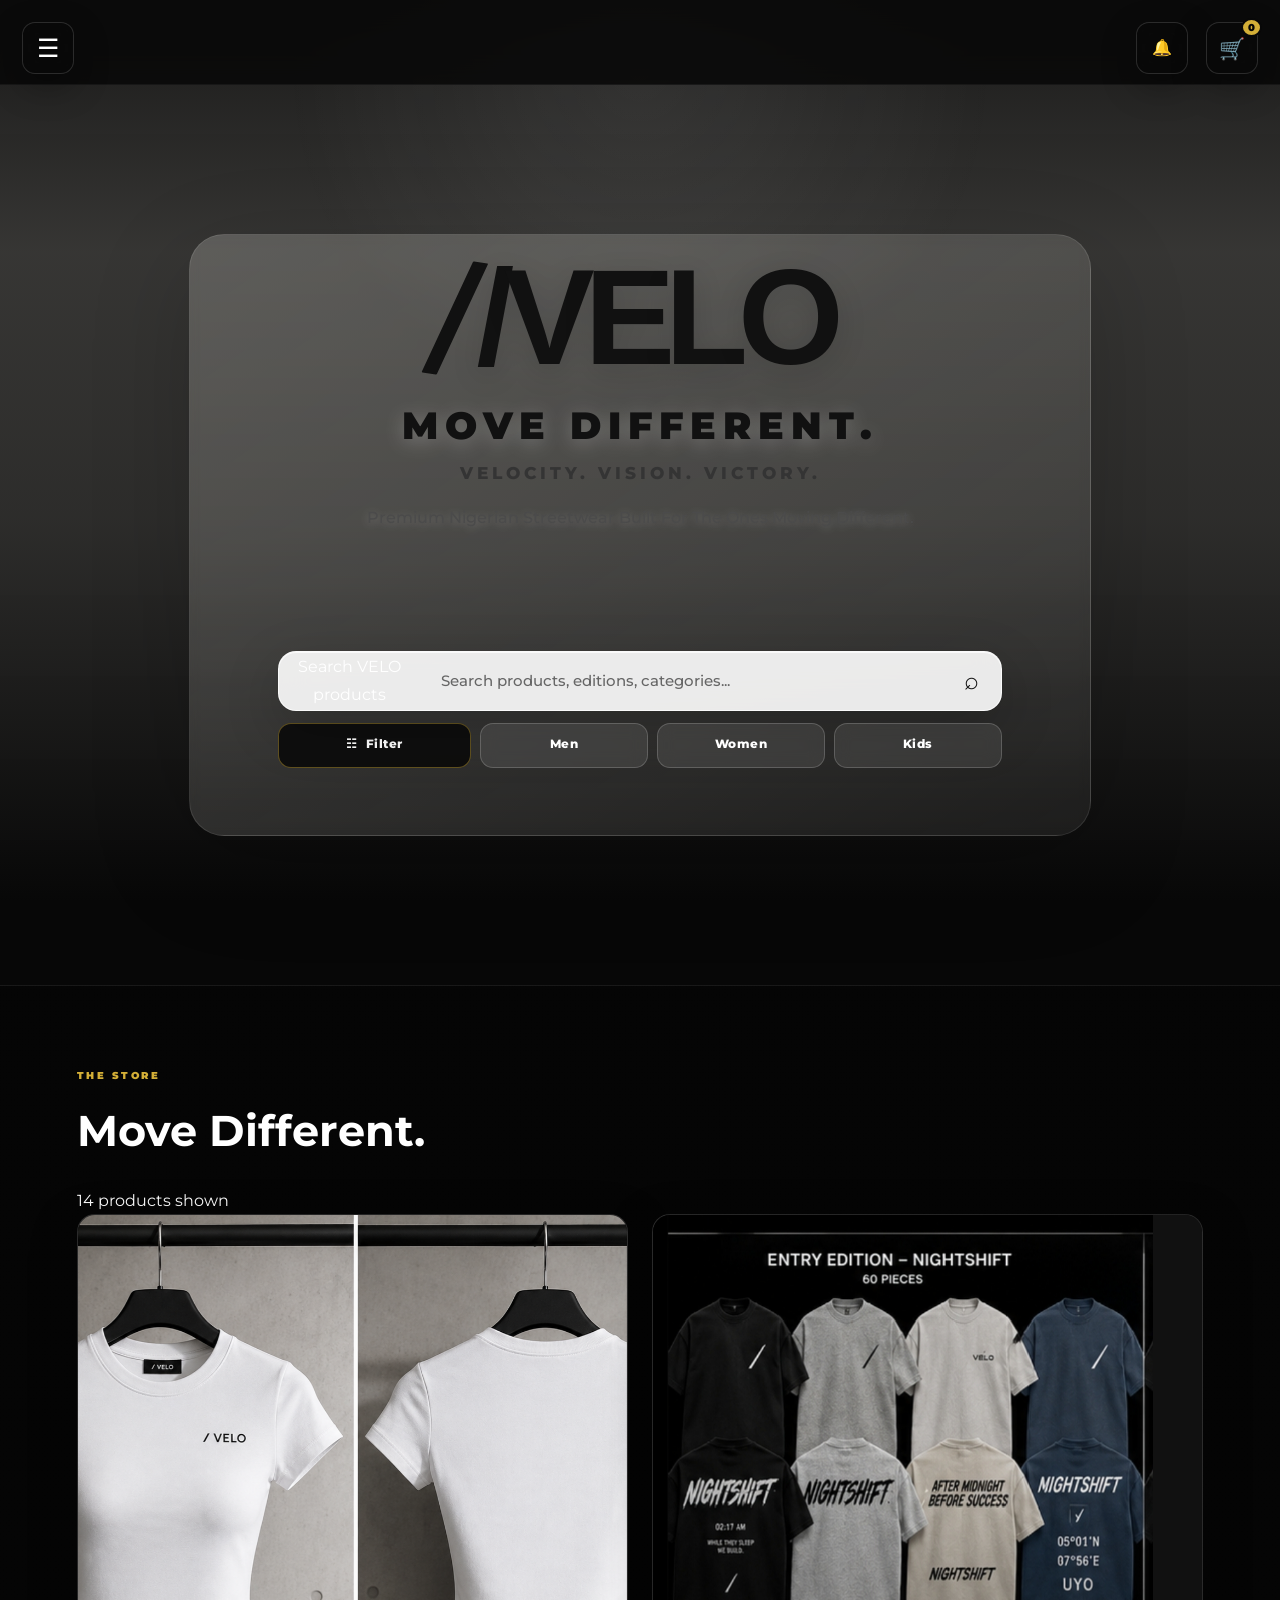
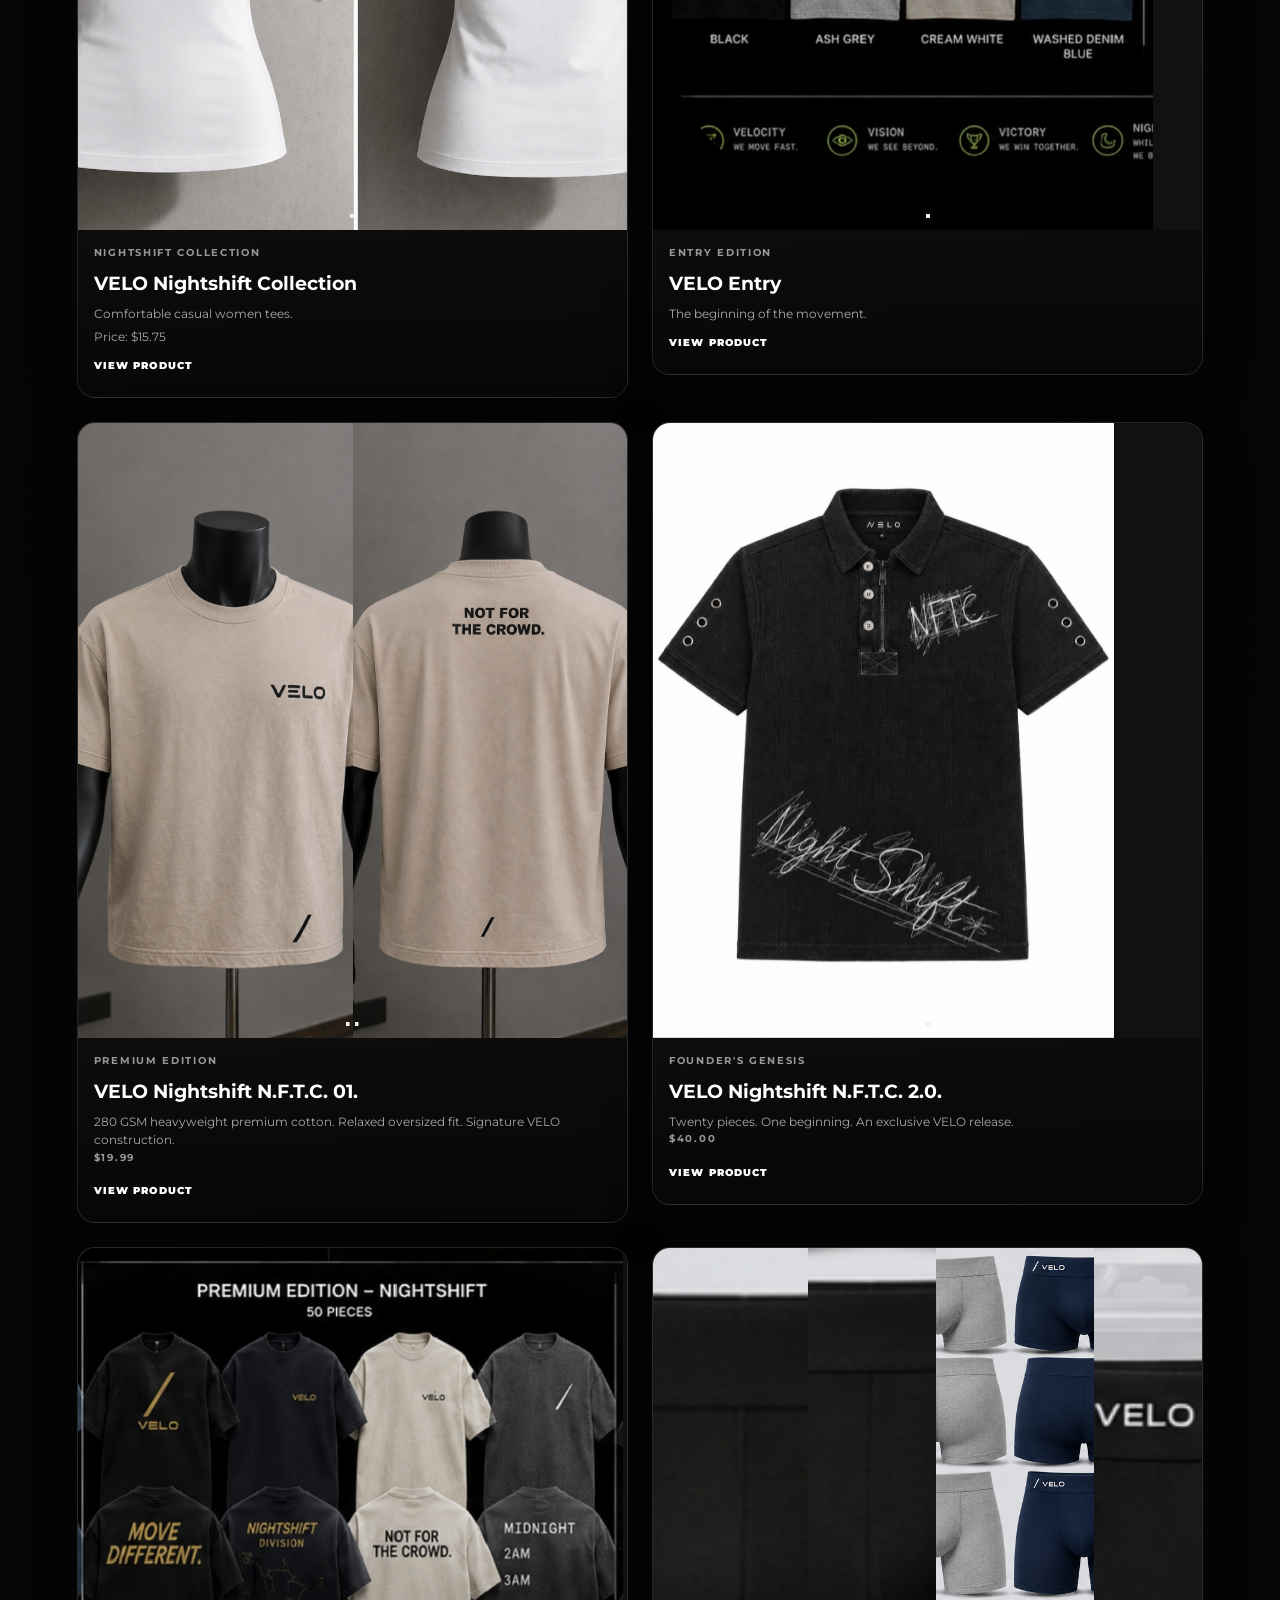
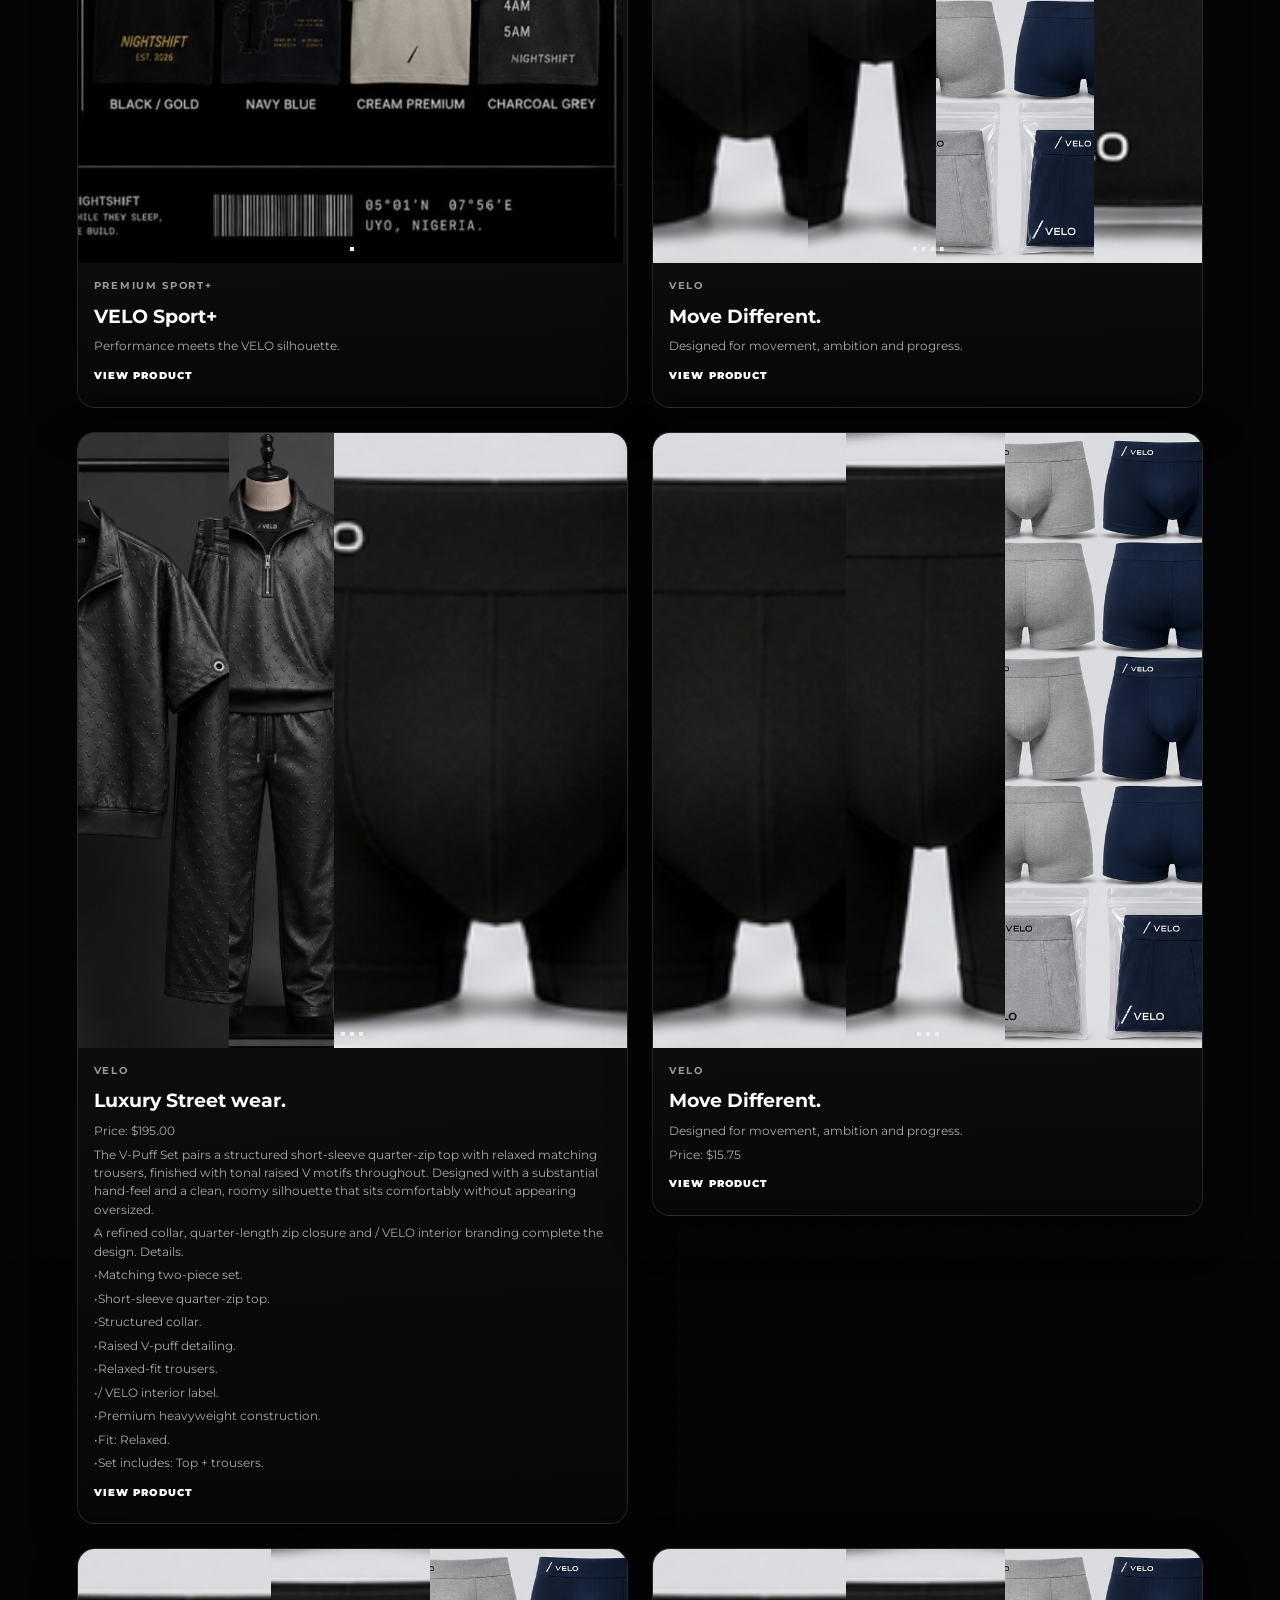
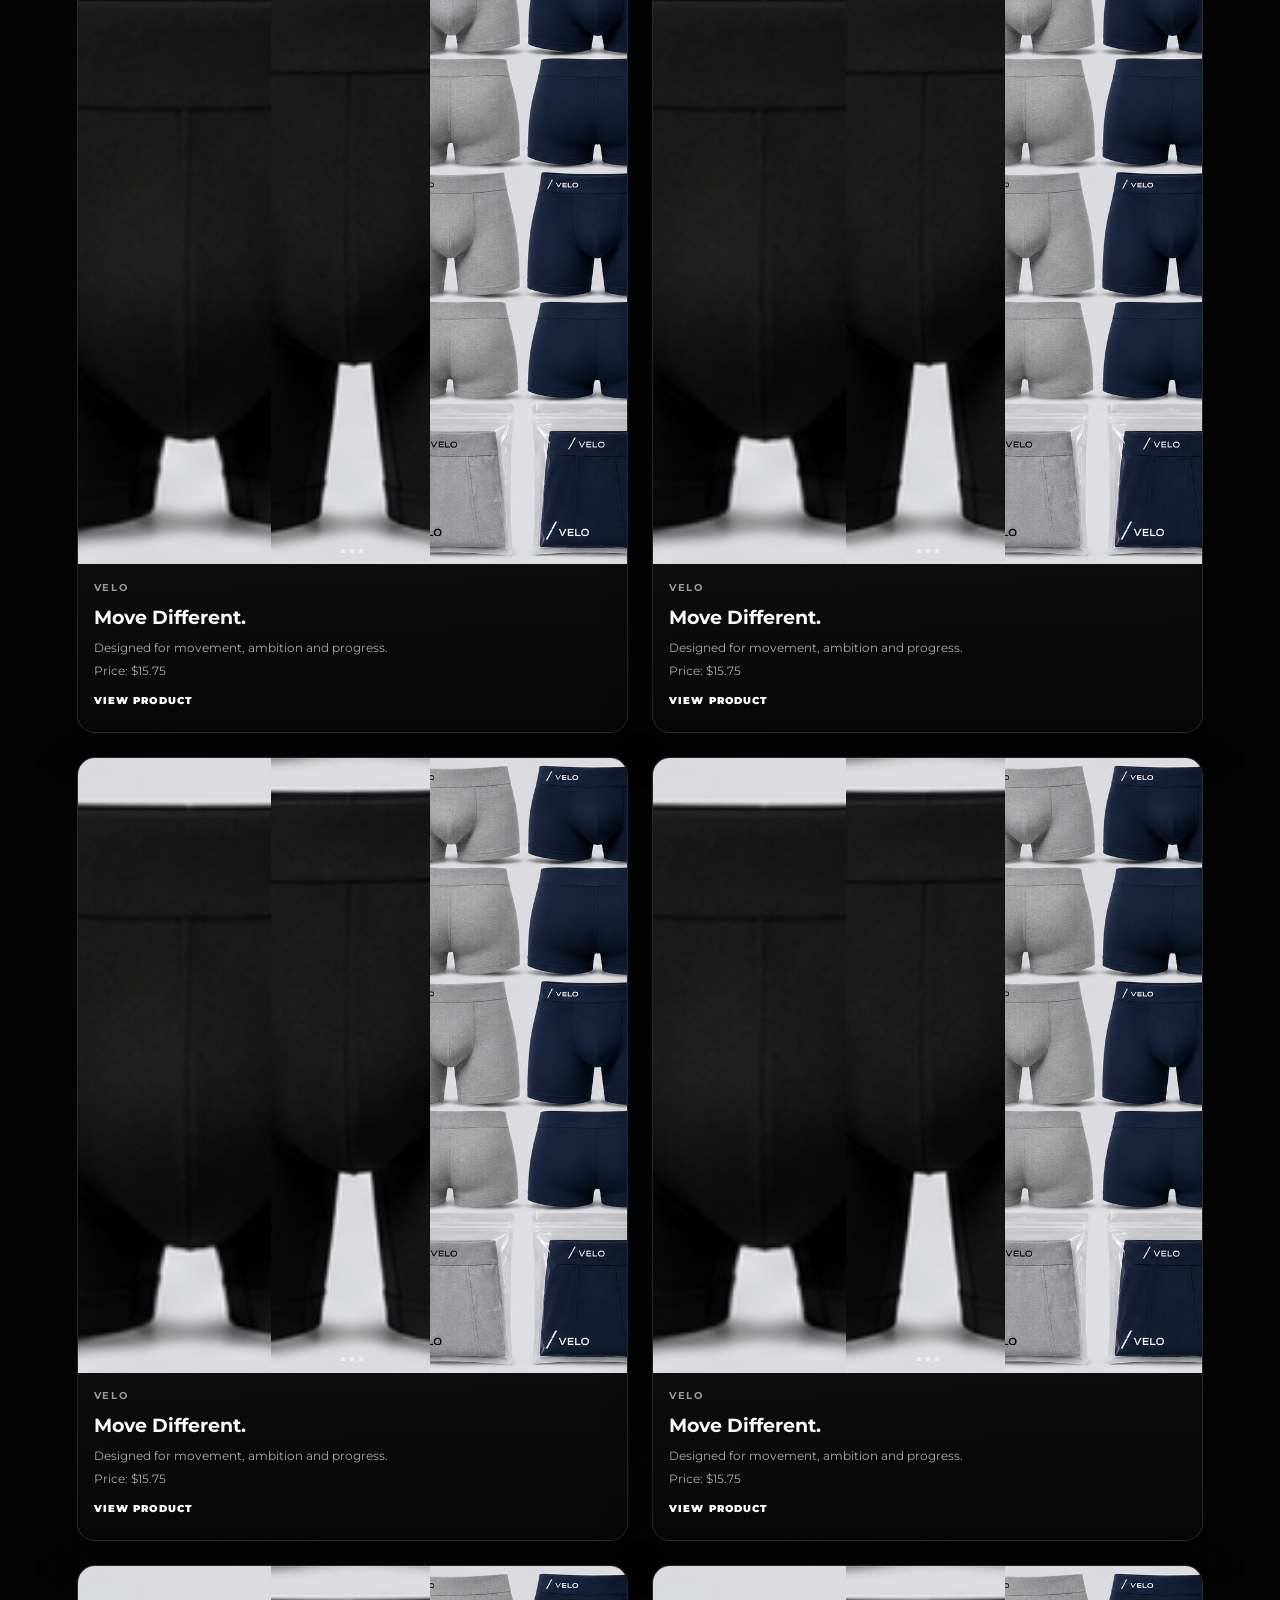
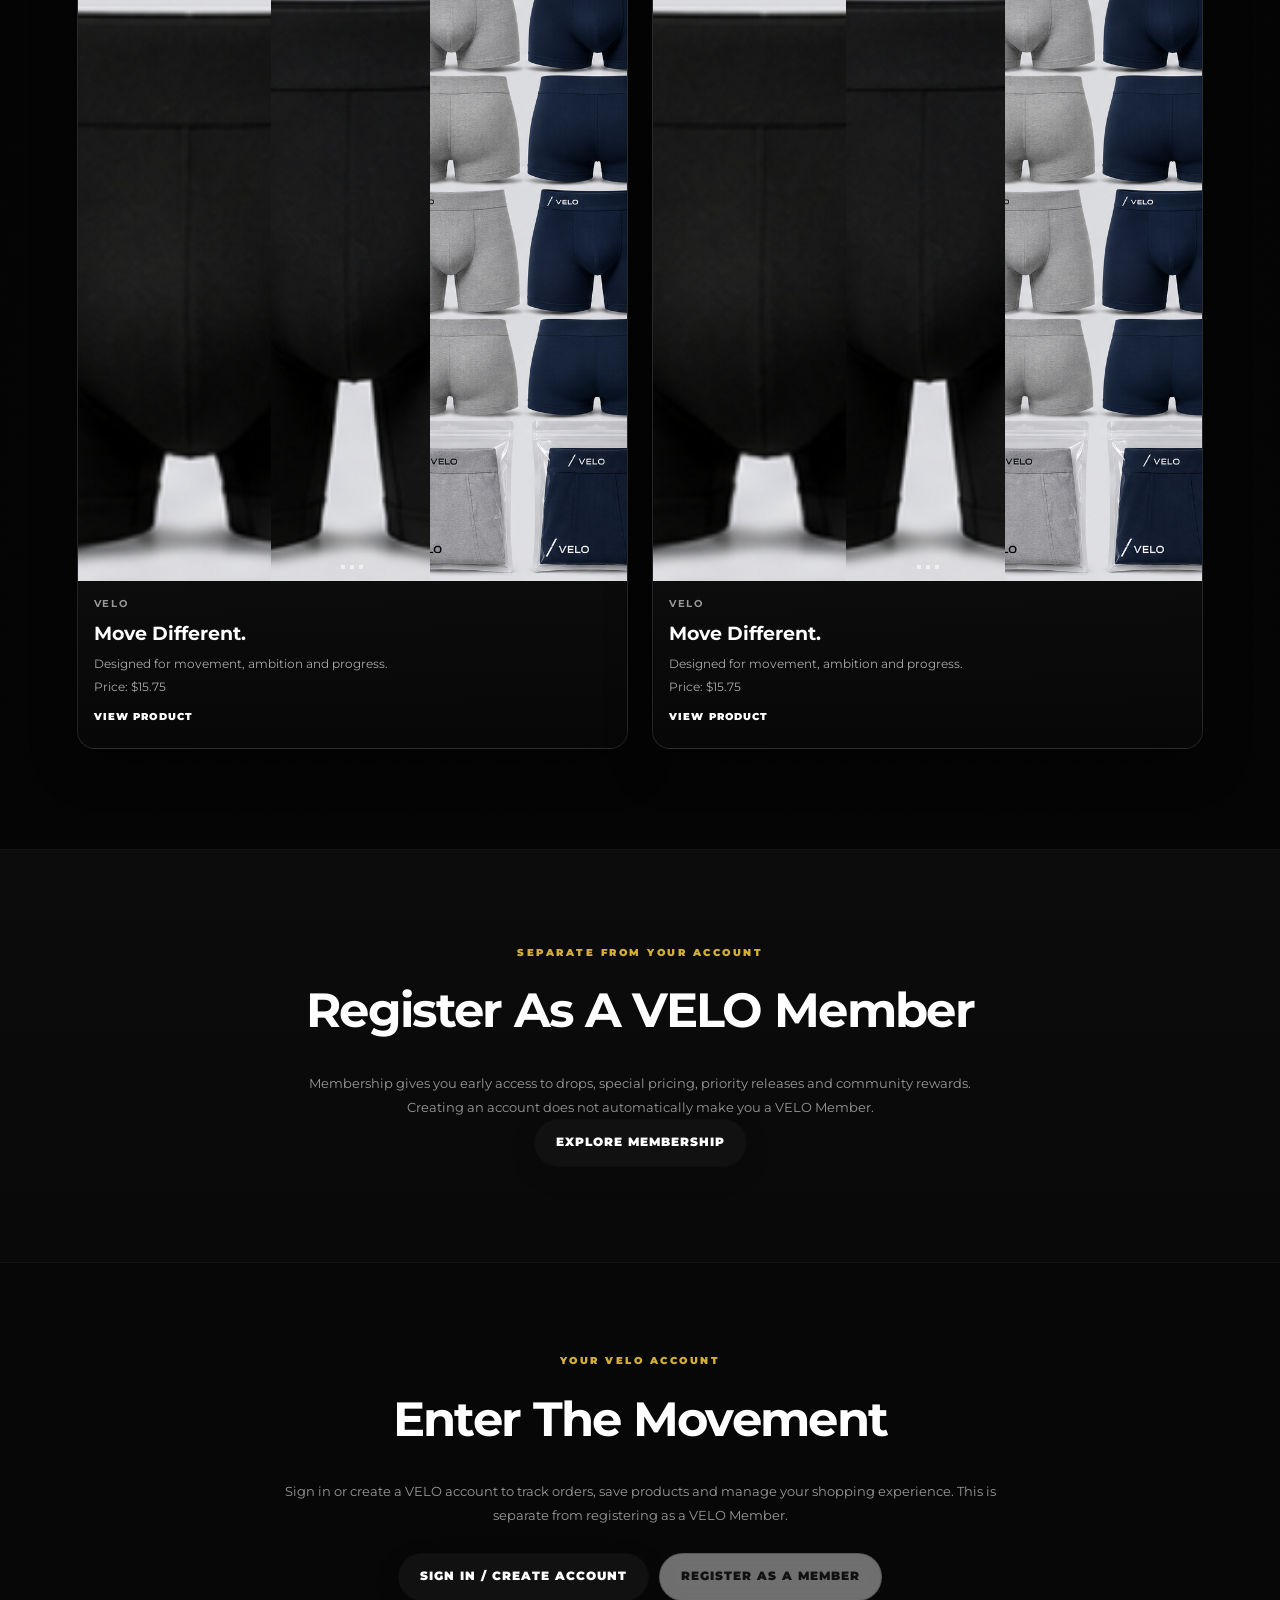
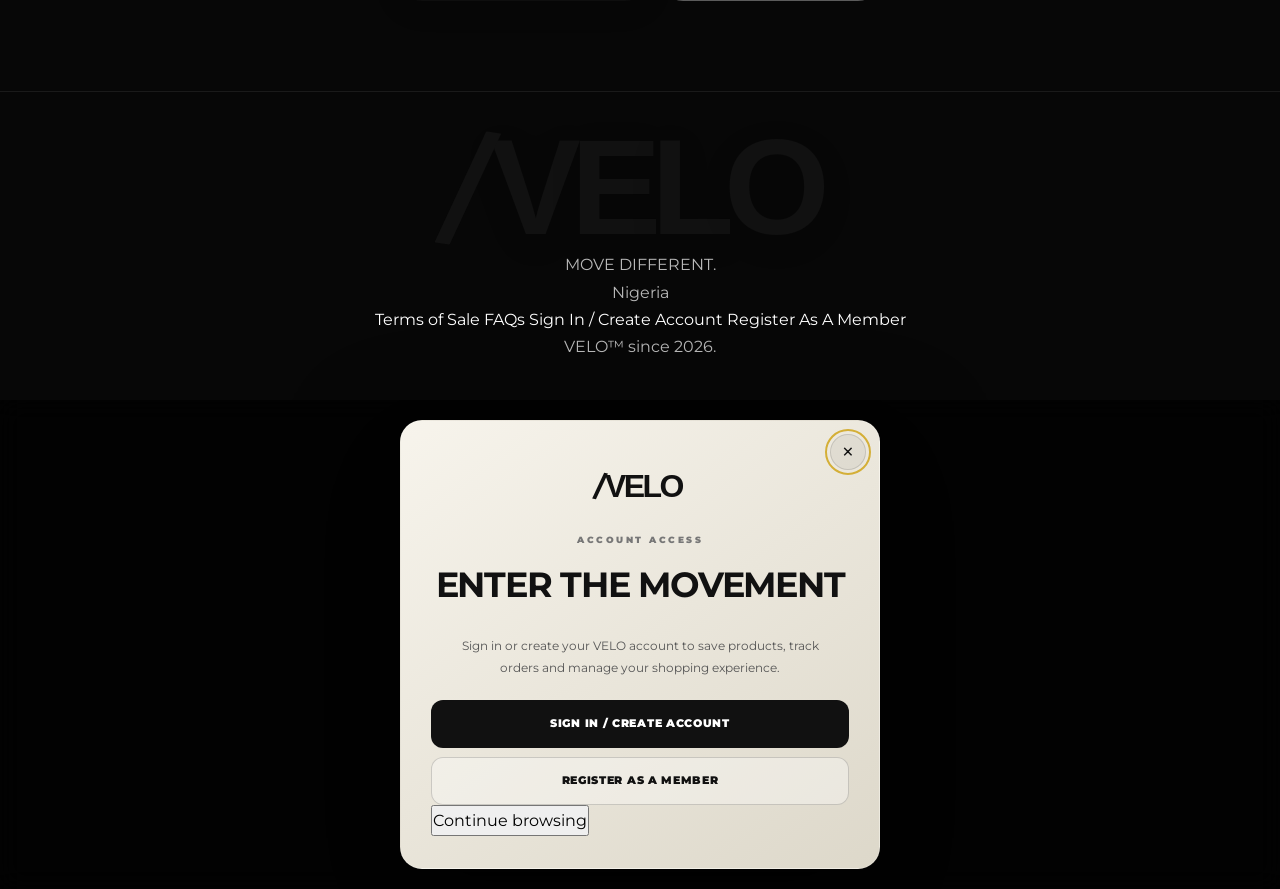
==== index.html @ 9eb3b0e0 "Update index.html" ====
<!DOCTYPE html>
<html lang="en">
<head>
    <meta charset="UTF-8">
    <meta name="viewport" content="width=device-width, initial-scale=1.0">
    <meta name="theme-color" content="#080808">
    <meta name="description" content="VELO — Premium Nigerian streetwear. Move Different.">
    <title>/ VELO | Move Different.</title>

    <link rel="stylesheet" href="style.css">
    <link href="https://fonts.googleapis.com/css2?family=Montserrat:wght@300;400;500;600;700;800;900&display=swap" rel="stylesheet">
</head>

<body class="homepage">

<!-- ==================================================
     CINEMATIC HOME BACKGROUND
================================================== -->
<video
    class="homeVideoBackground"
    autoplay
    muted
    loop
    playsinline
    preload="auto"
    aria-hidden="true"
>
    <source src="20260821_012137144.mp4" type="video/mp4">
</video>
<div class="homeVideoOverlay" aria-hidden="true"></div>

<!-- ==================================================
     GLOBAL TOP BAR
     Notification + Cart remain visible on the store
     experience. They can be hidden by page-specific CSS
     on FAQs / Registration pages if required.
================================================== -->
<header class="velo-topbar" id="veloTopbar">
    <button
        class="menu-btn"
        id="menuButton"
        type="button"
        onclick="openMenu()"
        aria-label="Open VELO menu"
        aria-controls="sidebar"
        aria-expanded="false"
    >
        <span class="menu-icon" aria-hidden="true">☰</span>
    </button>

    <div class="topbar-right">
        <a href="notifications.html" class="notification-btn" id="notificationButton" aria-label="Notifications">
            <span aria-hidden="true">🔔</span>
            <span class="notification-count" id="notificationCount" aria-hidden="true"></span>
        </a>

        <a href="cart.html" class="cart-btn" id="cartButton" aria-label="Shopping cart">
            <span class="cart-icon" aria-hidden="true">🛒</span>
            <span id="cart-count">0</span>
        </a>
    </div>
</header>

<!-- ==================================================
     SLIDE-OUT MENU
================================================== -->
<aside id="sidebar" aria-label="VELO navigation" aria-hidden="true">
    <div class="sidebar-header">
        <div class="sidebar-brand">
            <div class="sidebar-velo-mark" aria-label="/VELO">
                <span class="sidebar-slash" aria-hidden="true"></span>
                <span aria-hidden="true">/</span>
                <span aria-hidden="true">V</span>
                <span aria-hidden="true">E</span>
                <span aria-hidden="true">L</span>
                <span aria-hidden="true">O</span>
            </div>
        </div>

        <button class="close-btn" type="button" onclick="closeMenu()" aria-label="Close menu">✕</button>
    </div>

    <nav class="sidebar-links">
        <a href="index.html">Home</a>
        <a href="nightshift.html">Nightshift Collection</a>
        <a href="cart.html">Cart</a>
        <a href="notifications.html" onclick="closeMenu()">Notifications</a>
        <a href="register.html">Sign In / Create Account</a>
        <a href="membership.html">Register as a VELO Member</a>
        <a href="faqs.html">FAQs</a>
        <a href="velo-ai.html">/VELO AI</a>
    </nav>
</aside>

<div id="overlay" onclick="closeMenu()" aria-hidden="true"></div>

<!-- ==================================================
     HERO / STORE ENTRY
================================================== -->
<main>
    <section class="hero" id="storeHero">

        <div class="veloWordmark" aria-label="VELO">
            <span class="veloSlash" aria-hidden="true"></span>
            <span class="velo-letter">/</span>
            <span class="velo-letter">V</span>
            <span class="velo-letter">E</span>
            <span class="velo-letter">L</span>
            <span class="velo-letter">O</span>
        </div>

        <div class="primarySlogan">MOVE DIFFERENT.</div>
        <p class="motto">Velocity. Vision. Victory.</p>
        <p class="sub-text">Premium Nigerian Streetwear Built For The Ones Moving Different.</p>

        <!-- ==================================================
             SMART SEARCH
        ================================================== -->
        <section class="store-search-area" aria-label="Search VELO products">
            <div class="store-search" id="storeSearch">
                <label for="productSearch" class="sr-only">Search VELO products</label>
                <input
                    type="search"
                    id="productSearch"
                    placeholder="Search products, editions, categories..."
                    autocomplete="off"
                    enterkeyhint="search"
                    aria-controls="searchSuggestions"
                    aria-expanded="false"
                >
                <button type="button" id="searchButton" aria-label="Search">⌕</button>
            </div>

            <!-- Suggestions are populated by script.js as the user types. -->
            <div
                class="search-suggestions"
                id="searchSuggestions"
                role="listbox"
                aria-label="Search suggestions"
                hidden
            ></div>

            <!-- ==================================================
                 QUICK FILTER SUGGESTIONS
            ================================================== -->
            <div class="quick-filter-row" id="quickFilterRow" aria-label="Quick filters">
                <button
                    type="button"
                    class="filter-trigger"
                    id="filterButton"
                    aria-controls="filterPanel"
                    aria-expanded="false"
                >
                    <span aria-hidden="true">☷</span>
                    <span>Filter</span>
                </button>

                <button type="button" class="quick-filter-chip" data-quick-filter="gender:men">Men</button>
                <button type="button" class="quick-filter-chip" data-quick-filter="gender:women">Women</button>
                <button type="button" class="quick-filter-chip" data-quick-filter="gender:kids">Kids</button>
            </div>

            <!-- ==================================================
                 EXPANDABLE FILTER PANEL
                 JS reads these controls and applies them to cards.
            ================================================== -->
            <div class="filter-panel" id="filterPanel" hidden>
                <div class="filter-panel-head">
                    <div>
                        <span class="filter-kicker">VELO STORE</span>
                        <h2>Filter Products</h2>
                    </div>
                    <button type="button" id="filterCloseButton" class="filter-close" aria-label="Close filters">✕</button>
                </div>

                <div class="filter-panel-grid">
                    <!-- PRICE -->
                    <fieldset class="filter-section filter-price-section">
                        <legend>Price range</legend>
                        <div class="price-range-row">
                            <label>
                                <span>Minimum</span>
                                <input type="number" id="priceMin" min="0" max="250000" step="1" value="0" inputmode="decimal">
                            </label>
                            <span class="price-dash" aria-hidden="true">—</span>
                            <label>
                                <span>Maximum</span>
                                <input type="number" id="priceMax" min="0" max="250000" step="1" value="250000" inputmode="decimal">
                            </label>
                        </div>
                        <div class="currency-row">
                            <span id="currencyLabel">USD</span>
                            <button type="button" id="changeCurrencyButton" class="filter-secondary-btn">Change currency</button>
                            <select id="currencyFilter" aria-label="Currency">
                                <option value="USD">USD</option>
                                <option value="NGN">NGN</option>
                            </select>
                        </div>
                    </fieldset>

                    <!-- EDITIONS -->
                    <fieldset class="filter-section">
                        <legend>Editions</legend>
                        <div class="choice-grid" id="editionChoices">
                            <label><input type="checkbox" name="edition" value="entry"> <span>Entry</span></label>
                            <label><input type="checkbox" name="edition" value="premium"> <span>Premium</span></label>
                            <label><input type="checkbox" name="edition" value="premium+"> <span>Premium+</span></label>
                            <label><input type="checkbox" name="edition" value="founders"> <span>Founder's</span></label>
                        </div>
                        <p class="filter-note">Founder's products appear only in selected collections.</p>
                    </fieldset>

                    <!-- GENDER -->
                    <fieldset class="filter-section">
                        <legend>Audience</legend>
                        <div class="choice-grid" id="genderChoices">
                            <label><input type="checkbox" name="gender" value="men"> <span>Men</span></label>
                            <label><input type="checkbox" name="gender" value="women"> <span>Women</span></label>
                            <label><input type="checkbox" name="gender" value="kids"> <span>Kids</span></label>
                        </div>
                    </fieldset>

                    <!-- WEATHER -->
                    <fieldset class="filter-section">
                        <legend>Weather</legend>
                        <div class="choice-grid">
                            <label><input type="checkbox" name="weather" value="summer"> <span>Summer</span></label>
                            <label><input type="checkbox" name="weather" value="winter"> <span>Winter</span></label>
                        </div>
                    </fieldset>

                    <!-- ITEM -->
                    <fieldset class="filter-section filter-item-section">
                        <legend>Item</legend>

                        <div class="filter-subgroup">
                            <h3>Underwear</h3>
                            <label><input type="checkbox" name="item" value="underwear"> <span>Underwear</span></label>
                        </div>

                        <div class="filter-subgroup">
                            <h3>Accessories</h3>
                            <div class="choice-grid">
                                <label><input type="checkbox" name="item" value="gym-kits"> <span>Gym kits</span></label>
                                <label><input type="checkbox" name="item" value="field-kits"> <span>Field kits</span></label>
                                <label><input type="checkbox" name="item" value="yoga-mats"> <span>Yoga mats</span></label>
                                <label><input type="checkbox" name="item" value="yoga-pants"> <span>Yoga pants</span></label>
                                <label><input type="checkbox" name="item" value="compression-sleeves"> <span>Compression sleeves</span></label>
                                <label><input type="checkbox" name="item" value="ring-kits"> <span>Ring kits</span></label>
                            </div>
                        </div>

                        <div class="filter-subgroup">
                            <h3>Casuals</h3>
                            <div class="choice-grid">
                                <label><input type="checkbox" name="item" value="tees"> <span>Tees</span></label>
                                <label><input type="checkbox" name="item" value="polos"> <span>Polos</span></label>
                                <label><input type="checkbox" name="item" value="cropped-tops"> <span>Cropped Tops</span></label>
                                <label><input type="checkbox" name="item" value="shorts"> <span>Shorts</span></label>
                                <label><input type="checkbox" name="item" value="drape-pants"> <span>Drape pants</span></label>
                                <label><input type="checkbox" name="item" value="jeans"> <span>Jeans</span></label>
                            </div>
                        </div>

                        <div class="filter-subgroup">
                            <h3>Sports</h3>
                            <div class="choice-grid">
                                <label><input type="checkbox" name="item" value="joggers"> <span>Joggers</span></label>
                                <label><input type="checkbox" name="item" value="cargo-pants"> <span>Cargo pants</span></label>
                                <label><input type="checkbox" name="item" value="track-suits"> <span>Track suits</span></label>
                                <label><input type="checkbox" name="item" value="yoga-pants-sports"> <span>Yoga pants</span></label>
                            </div>
                        </div>

                        <div class="filter-subgroup">
                            <h3>Corporates</h3>
                            <div class="choice-grid">
                                <label><input type="checkbox" name="item" value="suits"> <span>Suits</span></label>
                                <label><input type="checkbox" name="item" value="coats"> <span>Coats</span></label>
                                <label><input type="checkbox" name="item" value="belts"> <span>Belts</span></label>
                            </div>
                        </div>
                    </fieldset>

                    <!-- COLOR -->
                    <fieldset class="filter-section">
                        <legend>Color</legend>
                        <div class="choice-grid color-choice-grid">
                            <label><input type="checkbox" name="color" value="red"> <span>Red</span></label>
                            <label><input type="checkbox" name="color" value="black"> <span>Black</span></label>
                            <label><input type="checkbox" name="color" value="white"> <span>White</span></label>
                            <label><input type="checkbox" name="color" value="blue"> <span>Blue</span></label>
                            <label><input type="checkbox" name="color" value="yellow"> <span>Yellow</span></label>
                            <label><input type="checkbox" name="color" value="pink"> <span>Pink</span></label>
                            <label><input type="checkbox" name="color" value="brown"> <span>Brown</span></label>
                            <label><input type="checkbox" name="color" value="multi-color"> <span>Multi-color</span></label>
                        </div>
                    </fieldset>
                </div>

                <div class="filter-panel-actions">
                    <button type="button" class="filter-clear-btn" id="clearFiltersButton">Clear all</button>
                    <button type="button" class="filter-apply-btn" id="applyFiltersButton">Show products</button>
                </div>
            </div>
        </section>
    </section>

    <!-- ==================================================
         PRODUCT STORE
         Two-column storefront. Cards remain static while
         their image tracks can move independently.
    ================================================== -->
    <section class="product-display" id="products" aria-label="VELO products">
        <div class="store-heading">
            <div>
                <span class="section-kicker">THE STORE</span>
                <h2>Move Different.</h2>
            </div>
            <span class="product-result-count" id="productResultCount" aria-live="polite"></span>
        </div>

        <div class="product-grid" id="productGrid">

            <!-- PRODUCT 01 — NIGHTSHIFT -->
            <article
                class="product-card"
                data-product="nightshift"
                data-edition="nightshift entry"
                data-price="15.75"
                data-price-usd="15.75"
                data-gender="unisex"
                data-size="all"
                data-color="black white pink ash yellow"
                data-weather="summer"
                data-item="casual tees"
                data-keywords="nightshift collection nftc flagship streetwear"
                tabindex="0"
            >
                <div class="product-card-link" role="button" tabindex="0" data-product-open aria-label="View VELO Nightshift product">
                    <div class="product-image product-image-carousel" data-images="file_0000000097e88210ae3baeb81e821943.png">
                        <div class="product-image-track" data-image-track>
                            <img src="file_0000000097e88210ae3baeb81e821943.png" alt="VELO Nightshift" loading="lazy">
                        </div>
                        <button type="button" class="card-image-prev" data-image-prev aria-label="Previous product image">‹</button>
                        <button type="button" class="card-image-next" data-image-next aria-label="Next product image">›</button>
                        <div class="card-image-dots" data-image-dots aria-hidden="true"></div>
                    </div>
                    <div class="product-card-info">
                        <span class="product-edition">Nightshift Collection</span>
                        <h3>VELO Nightshift Collection</h3>
                        <p>Comfortable casual women tees.</p>
                        <p>Price: $15.75</p>
                        <span class="product-card-action">View product</span>
                    </div>
                </div>
            </article>

            <!-- PRODUCT 02 — ENTRY -->
            <article
                class="product-card"
                data-product="entry"
                data-edition="entry"
                data-price="0"
                data-price-usd="0"
                data-gender="unisex"
                data-size="all"
                data-color="black white cream"
                data-weather="winter summer"
                data-item="tees casuals"
                data-keywords="entry edition beginner streetwear"
                tabindex="0"
            >
                <div class="product-card-link" role="button" tabindex="0" data-product-open aria-label="View VELO Entry Edition product">
                    <div class="product-image product-image-carousel" data-images="1782202333116.jpg">
                        <div class="product-image-track" data-image-track>
                            <img src="1782202333116.jpg" alt="VELO Entry Edition" loading="lazy">
                        </div>
                        <button type="button" class="card-image-prev" data-image-prev aria-label="Previous product image">‹</button>
                        <button type="button" class="card-image-next" data-image-next aria-label="Next product image">›</button>
                        <div class="card-image-dots" data-image-dots aria-hidden="true"></div>
                    </div>
                    <div class="product-card-info">
                        <span class="product-edition">Entry Edition</span>
                        <h3>VELO Entry</h3>
                        <p>The beginning of the movement.</p>
                        <span class="product-card-action">View product</span>
                    </div>
                </div>
            </article>

            <!-- PRODUCT 03 — PREMIUM -->
            <article
                class="product-card"
                data-product="premium"
                data-edition="premium"
                data-price="19.99"
                data-price-usd="19.99"
                data-gender="unisex"
                data-size="all"
                data-color="black cream white"
                data-weather="winter summer"
                data-item="tees casuals"
                data-keywords="premium edition nftc 01 heavyweight cotton cream oversized"
                tabindex="0"
            >
                <div class="product-card-link" role="button" tabindex="0" data-product-open aria-label="View VELO Premium Edition product">
                    <div class="product-image product-image-carousel" data-images="file_00000000c1c081f48b67d84ac145a9ff.png|file_00000000ba4c81f4b6a589dda53a47af.png">
                        <div class="product-image-track" data-image-track>
                            <img src="file_00000000c1c081f48b67d84ac145a9ff.png" alt="VELO Premium Edition" loading="lazy">
                        </div>
                        <button type="button" class="card-image-prev" data-image-prev aria-label="Previous product image">‹</button>
                        <button type="button" class="card-image-next" data-image-next aria-label="Next product image">›</button>
                        <div class="card-image-dots" data-image-dots aria-hidden="true"></div>
                    </div>
                    <div class="product-card-info">
                        <span class="product-edition">Premium Edition</span>
                        <h3>VELO Nightshift N.F.T.C. 01.</h3>
                        <p>280 GSM heavyweight premium cotton. Relaxed oversized fit. Signature VELO construction.</p>
                        <span class="product-price">$19.99</span>
                        <span class="product-card-action">View product</span>
                    </div>
                </div>
            </article>

            <!-- PRODUCT 04 — FOUNDER'S GENESIS -->
            <article
                class="product-card"
                data-product="founders"
                data-edition="founders"
                data-price="40"
                data-price-usd="40"
                data-gender="unisex"
                data-size="all"
                data-color="black"
                data-weather="winter"
                data-item="tees casuals"
                data-keywords="founders genesis nftc 2.0 exclusive"
                tabindex="0"
            >
                <div class="product-card-link" role="button" tabindex="0" data-product-open aria-label="View VELO Founder's Genesis product">
                    <div class="product-image product-image-carousel" data-images="file_00000000e10881f496cccde14268e1f7.png">
                        <div class="product-image-track" data-image-track>
                            <img src="file_00000000e10881f496cccde14268e1f7.png" alt="VELO Founder's Genesis" loading="lazy">
                        </div>
                        <button type="button" class="card-image-prev" data-image-prev aria-label="Previous product image">‹</button>
                        <button type="button" class="card-image-next" data-image-next aria-label="Next product image">›</button>
                        <div class="card-image-dots" data-image-dots aria-hidden="true"></div>
                    </div>
                    <div class="product-card-info">
                        <span class="product-edition">Founder's Genesis</span>
                        <h3>VELO Nightshift N.F.T.C. 2.0.</h3>
                        <p>Twenty pieces. One beginning. An exclusive VELO release.</p>
                        <span class="product-price">$40.00</span>
                        <span class="product-card-action">View product</span>
                    </div>
                </div>
            </article>

            <!-- PRODUCT 05 — PREMIUM SPORT+ -->
            <article
                class="product-card"
                data-product="premium-sport"
                data-edition="premium+ premium-sport"
                data-price="0"
                data-price-usd="0"
                data-gender="unisex"
                data-size="all"
                data-color="black"
                data-weather="summer winter"
                data-item="gym-kits field-kits compression-sleeves joggers cargo-pants track-suits sports"
                data-keywords="premium sport sports performance training gym field"
                tabindex="0"
            >
                <div class="product-card-link" role="button" tabindex="0" data-product-open aria-label="View VELO Premium Sport Plus product">
                    <div class="product-image product-image-carousel" data-images="1782202425163.jpg">
                        <div class="product-image-track" data-image-track>
                            <img src="1782202425163.jpg" alt="VELO Premium Sport Plus" loading="lazy">
                        </div>
                        <button type="button" class="card-image-prev" data-image-prev aria-label="Previous product image">‹</button>
                        <button type="button" class="card-image-next" data-image-next aria-label="Next product image">›</button>
                        <div class="card-image-dots" data-image-dots aria-hidden="true"></div>
                    </div>
                    <div class="product-card-info">
                        <span class="product-edition">Premium Sport+</span>
                        <h3>VELO Sport+</h3>
                        <p>Performance meets the VELO silhouette.</p>
                        <span class="product-card-action">View product</span>
                    </div>
                </div>
            </article>

            <!-- PRODUCT 06 — ADDITIONAL NIGHTSHIFT PRODUCT -->
            <article
                class="product-card"
                data-product="velo-signature"
                data-edition="entry premium"
                data-price="25"
                data-price-usd="25"
                data-gender="men"
                data-size="all"
                data-color="black white multicolor"
                data-weather="summer winter"
                data-item="underwear"
                data-keywords="velo signature move different streetwear"
                tabindex="0"
            >
                <div class="product-card-link" role="button" tabindex="0" data-product-open aria-label="View VELO signature product">
                    <div class="product-image product-image-carousel" data-images="Screenshot_20260830-011344.jpg|Screenshot_20260830-011314.jpg|file_00000000bb5c8210bcc44a7258bd33ff.png|Screenshot_20260830-011809.jpg">
                        <div class="product-image-track" data-image-track>
                            <img src="Screenshot_20260830-011344.jpg" alt="VELO signature streetwear" loading="lazy">
                        </div>
                        <button type="button" class="card-image-prev" data-image-prev aria-label="Previous product image">‹</button>
                        <button type="button" class="card-image-next" data-image-next aria-label="Next product image">›</button>
                        <div class="card-image-dots" data-image-dots aria-hidden="true"></div>
                    </div>
                    <div class="product-card-info">
                        <span class="product-edition">VELO</span>
                        <h3>Move Different.</h3>
                        <p>Designed for movement, ambition and progress.</p>
                        <span class="product-card-action">View product</span>
                    </div>
                </div>
            </article>

<!-- PRODUCT 07 _ Luxury Street wear By VELO -->
<article
                class="product-card"
                data-product="velo-signature"
                data-edition="entry premium"
                data-price="195"
                data-price-usd="195"
                data-gender="men"
                data-size="all"
                data-color="black white multicolor"
                data-weather="summer winter"
                data-item="corporate wear"
                data-keywords="velo luxury streetwear"
                tabindex="0"
            >
                <div class="product-card-link" role="button" tabindex="0" data-product-open aria-label="View VELO signature product">
                    <div class="product-image product-image-carousel" data-images="Screenshot_20260911-130529.jpg|Screenshot_20260911-130438.jpg|Screenshot_20260830-011344.jpg">
                        <div class="product-image-track" data-image-track>
                            <img src="Screenshot_20260911-130529.jpg" alt="VELO Luxury streetwear" loading="lazy">
                        </div>
                        <button type="button" class="card-image-prev" data-image-prev aria-label="Previous product image">‹</button>
                        <button type="button" class="card-image-next" data-image-next aria-label="Next product image">›</button>
                        <div class="card-image-dots" data-image-dots aria-hidden="true"></div>
                    </div>
                    <div class="product-card-info">
                        <span class="product-edition">VELO</span>
                        <h3>Luxury Street wear.</h3>
                        <p>Price: $195.00</p>
                        <p>The V-Puff Set pairs a structured short-sleeve quarter-zip top with relaxed matching trousers, finished with tonal raised V motifs throughout. Designed with a substantial hand-feel and a clean, roomy silhouette that sits comfortably without appearing oversized.</p>
<p>A refined collar, quarter-length zip closure and / VELO interior branding complete the design.
Details.</p>
<p>•Matching two-piece set.</p>
<p>•Short-sleeve quarter-zip top.</p>
<p>•Structured collar.</p>
<p>•Raised V-puff detailing.</p>
<p>•Relaxed-fit trousers.</p>
<p>•/ VELO interior label.</p>
<p>•Premium heavyweight construction.</p>
<p>•Fit: Relaxed.</p>
<p>•Set includes: Top + trousers.</p>
                        <span class="product-card-action">View product</span>
                    </div>
                </div>
           </article>
        
<!-- PRODUCT 09 Casual Wear-->
<article
                class="product-card"
                data-product="velo-signature"
                data-edition="entry premium"
                data-price="15.75"
                data-price-usd="15.75"
                data-gender="men"
                data-size="all"
                data-color="black white ash"
                data-weather="summer"
                data-item="casual tees"
                data-keywords="velo signature move different streetwear"
                tabindex="0"
            >
                <div class="product-card-link" role="button" tabindex="0" data-product-open aria-label="View VELO signature product">
                    <div class="product-image product-image-carousel" data-images="Screenshot_20260830-011344.jpg|Screenshot_20260830-011314.jpg|file_00000000bb5c8210bcc44a7258bd33ff.png">
                        <div class="product-image-track" data-image-track>
                            <img src="Screenshot_20260830-011344.jpg" alt="VELO signature streetwear" loading="lazy">
                        </div>
                        <button type="button" class="card-image-prev" data-image-prev aria-label="Previous product image">‹</button>
                        <button type="button" class="card-image-next" data-image-next aria-label="Next product image">›</button>
                        <div class="card-image-dots" data-image-dots aria-hidden="true"></div>
                    </div>
                    <div class="product-card-info">
                        <span class="product-edition">VELO</span>
                        <h3>Move Different.</h3>
                        <p>Designed for movement, ambition and progress.</p>
                        <p>Price: $15.75</p>
                        <span class="product-card-action">View product</span>
                    </div>
                </div>
            </article>

        <!-- PRODUCT 09 Casual Wear-->
<article
                class="product-card"
                data-product="velo-signature"
                data-edition="entry premium"
                data-price="15.75"
                data-price-usd="15.75"
                data-gender="men"
                data-size="all"
                data-color="black white ash"
                data-weather="summer"
                data-item="casual tees"
                data-keywords="velo signature move different streetwear"
                tabindex="0"
            >
                <div class="product-card-link" role="button" tabindex="0" data-product-open aria-label="View VELO signature product">
                    <div class="product-image product-image-carousel" data-images="Screenshot_20260830-011344.jpg|Screenshot_20260830-011314.jpg|file_00000000bb5c8210bcc44a7258bd33ff.png">
                        <div class="product-image-track" data-image-track>
                            <img src="Screenshot_20260830-011344.jpg" alt="VELO signature streetwear" loading="lazy">
                        </div>
                        <button type="button" class="card-image-prev" data-image-prev aria-label="Previous product image">‹</button>
                        <button type="button" class="card-image-next" data-image-next aria-label="Next product image">›</button>
                        <div class="card-image-dots" data-image-dots aria-hidden="true"></div>
                    </div>
                    <div class="product-card-info">
                        <span class="product-edition">VELO</span>
                        <h3>Move Different.</h3>
                        <p>Designed for movement, ambition and progress.</p>
                        <p>Price: $15.75</p>
                        <span class="product-card-action">View product</span>
                    </div>
                </div>
           </article>

        <!-- PRODUCT 09 Casual Wear-->
<article
                class="product-card"
                data-product="velo-signature"
                data-edition="entry premium"
                data-price="15.75"
                data-price-usd="15.75"
                data-gender="men"
                data-size="all"
                data-color="black white ash"
                data-weather="summer"
                data-item="casual tees"
                data-keywords="velo signature move different streetwear"
                tabindex="0"
            >
                <div class="product-card-link" role="button" tabindex="0" data-product-open aria-label="View VELO signature product">
                    <div class="product-image product-image-carousel" data-images="Screenshot_20260830-011344.jpg|Screenshot_20260830-011314.jpg|file_00000000bb5c8210bcc44a7258bd33ff.png">
                        <div class="product-image-track" data-image-track>
                            <img src="Screenshot_20260830-011344.jpg" alt="VELO signature streetwear" loading="lazy">
                        </div>
                        <button type="button" class="card-image-prev" data-image-prev aria-label="Previous product image">‹</button>
                        <button type="button" class="card-image-next" data-image-next aria-label="Next product image">›</button>
                        <div class="card-image-dots" data-image-dots aria-hidden="true"></div>
                    </div>
                    <div class="product-card-info">
                        <span class="product-edition">VELO</span>
                        <h3>Move Different.</h3>
                        <p>Designed for movement, ambition and progress.</p>
                        <p>Price: $15.75</p>
                        <span class="product-card-action">View product</span>
                    </div>
                </div>
            </article>

        <!-- PRODUCT 09 Casual Wear-->
<article
                class="product-card"
                data-product="velo-signature"
                data-edition="entry premium"
                data-price="15.75"
                data-price-usd="15.75"
                data-gender="men"
                data-size="all"
                data-color="black white ash"
                data-weather="summer"
                data-item="casual tees"
                data-keywords="velo signature move different streetwear"
                tabindex="0"
            >
                <div class="product-card-link" role="button" tabindex="0" data-product-open aria-label="View VELO signature product">
                    <div class="product-image product-image-carousel" data-images="Screenshot_20260830-011344.jpg|Screenshot_20260830-011314.jpg|file_00000000bb5c8210bcc44a7258bd33ff.png">
                        <div class="product-image-track" data-image-track>
                            <img src="Screenshot_20260830-011344.jpg" alt="VELO signature streetwear" loading="lazy">
                        </div>
                        <button type="button" class="card-image-prev" data-image-prev aria-label="Previous product image">‹</button>
                        <button type="button" class="card-image-next" data-image-next aria-label="Next product image">›</button>
                        <div class="card-image-dots" data-image-dots aria-hidden="true"></div>
                    </div>
                    <div class="product-card-info">
                        <span class="product-edition">VELO</span>
                        <h3>Move Different.</h3>
                        <p>Designed for movement, ambition and progress.</p>
                        <p>Price: $15.75</p>
                        <span class="product-card-action">View product</span>
                    </div>
                </div>
            </article>

        <!-- PRODUCT 09 Casual Wear-->
<article
                class="product-card"
                data-product="velo-signature"
                data-edition="entry premium"
                data-price="15.75"
                data-price-usd="15.75"
                data-gender="men"
                data-size="all"
                data-color="black white ash"
                data-weather="summer"
                data-item="casual tees"
                data-keywords="velo signature move different streetwear"
                tabindex="0"
            >
                <div class="product-card-link" role="button" tabindex="0" data-product-open aria-label="View VELO signature product">
                    <div class="product-image product-image-carousel" data-images="Screenshot_20260830-011344.jpg|Screenshot_20260830-011314.jpg|file_00000000bb5c8210bcc44a7258bd33ff.png">
                        <div class="product-image-track" data-image-track>
                            <img src="Screenshot_20260830-011344.jpg" alt="VELO signature streetwear" loading="lazy">
                        </div>
                        <button type="button" class="card-image-prev" data-image-prev aria-label="Previous product image">‹</button>
                        <button type="button" class="card-image-next" data-image-next aria-label="Next product image">›</button>
                        <div class="card-image-dots" data-image-dots aria-hidden="true"></div>
                    </div>
                    <div class="product-card-info">
                        <span class="product-edition">VELO</span>
                        <h3>Move Different.</h3>
                        <p>Designed for movement, ambition and progress.</p>
                        <p>Price: $15.75</p>
                        <span class="product-card-action">View product</span>
                    </div>
                </div>
            </article>

        <!-- PRODUCT 09 Casual Wear-->
<article
                class="product-card"
                data-product="velo-signature"
                data-edition="entry premium"
                data-price="15.75"
                data-price-usd="15.75"
                data-gender="men"
                data-size="all"
                data-color="black white ash"
                data-weather="summer"
                data-item="casual tees"
                data-keywords="velo signature move different streetwear"
                tabindex="0"
            >
                <div class="product-card-link" role="button" tabindex="0" data-product-open aria-label="View VELO signature product">
                    <div class="product-image product-image-carousel" data-images="Screenshot_20260830-011344.jpg|Screenshot_20260830-011314.jpg|file_00000000bb5c8210bcc44a7258bd33ff.png">
                        <div class="product-image-track" data-image-track>
                            <img src="Screenshot_20260830-011344.jpg" alt="VELO signature streetwear" loading="lazy">
                        </div>
                        <button type="button" class="card-image-prev" data-image-prev aria-label="Previous product image">‹</button>
                        <button type="button" class="card-image-next" data-image-next aria-label="Next product image">›</button>
                        <div class="card-image-dots" data-image-dots aria-hidden="true"></div>
                    </div>
                    <div class="product-card-info">
                        <span class="product-edition">VELO</span>
                        <h3>Move Different.</h3>
                        <p>Designed for movement, ambition and progress.</p>
                        <p>Price: $15.75</p>
                        <span class="product-card-action">View product</span>
                    </div>
                </div>
            </article>

        <!-- PRODUCT 09 Casual Wear-->
<article
                class="product-card"
                data-product="velo-signature"
                data-edition="entry premium"
                data-price="15.75"
                data-price-usd="15.75"
                data-gender="men"
                data-size="all"
                data-color="black white ash"
                data-weather="summer"
                data-item="casual tees"
                data-keywords="velo signature move different streetwear"
                tabindex="0"
            >
                <div class="product-card-link" role="button" tabindex="0" data-product-open aria-label="View VELO signature product">
                    <div class="product-image product-image-carousel" data-images="Screenshot_20260830-011344.jpg|Screenshot_20260830-011314.jpg|file_00000000bb5c8210bcc44a7258bd33ff.png">
                        <div class="product-image-track" data-image-track>
                            <img src="Screenshot_20260830-011344.jpg" alt="VELO signature streetwear" loading="lazy">
                        </div>
                        <button type="button" class="card-image-prev" data-image-prev aria-label="Previous product image">‹</button>
                        <button type="button" class="card-image-next" data-image-next aria-label="Next product image">›</button>
                        <div class="card-image-dots" data-image-dots aria-hidden="true"></div>
                    </div>
                    <div class="product-card-info">
                        <span class="product-edition">VELO</span>
                        <h3>Move Different.</h3>
                        <p>Designed for movement, ambition and progress.</p>
                        <p>Price: $15.75</p>
                        <span class="product-card-action">View product</span>
                    </div>
                </div>
            </article>
    
        </div>

        <div class="product-empty" id="productEmpty" hidden>
            <h3>No VELO products found.</h3>
            <p>Try adjusting your search or filters.</p>
            <button type="button" id="emptyStateClearFilters">Clear filters</button>
        </div>
    </section>

    <!-- ==================================================
         FULL-SCREEN PRODUCT VIEWER
         Cards open this viewer instead of navigating away
         to separate edition pages.
    ================================================== -->
    <div
        class="product-viewer"
        id="productViewer"
        role="dialog"
        aria-modal="true"
        aria-labelledby="viewerProductName"
        aria-hidden="true"
        hidden
    >
        <div class="product-viewer-shell">
            <div class="product-viewer-topbar">
                <button type="button" class="viewer-back" id="viewerClose" aria-label="Close product">←</button>
                <span class="viewer-label">VELO STORE</span>
                <div class="viewer-actions">
                    <a href="notifications.html" class="notification-btn" aria-label="Notifications"><span aria-hidden="true">🔔</span><span class="notification-count"></span></a>
                    <a href="cart.html" class="cart-btn" aria-label="Shopping cart"><span class="cart-icon" aria-hidden="true">🛒</span><span class="viewer-cart-count">0</span></a>
                </div>
            </div>

            <div class="product-viewer-content">
                <div class="viewer-image-area">
                    <div class="viewer-image-frame" id="viewerImageFrame">
                        <img id="viewerMainImage" src="" alt="" loading="eager">
                        <button type="button" class="viewer-image-prev" id="viewerImagePrev" aria-label="Previous image">‹</button>
                        <button type="button" class="viewer-image-next" id="viewerImageNext" aria-label="Next image">›</button>
                        <div class="viewer-dots" id="viewerDots" aria-hidden="true"></div>
                    </div>
                </div>

                <div class="viewer-product-info">
                    <span class="viewer-edition" id="viewerEdition"></span>
                    <h1 id="viewerProductName"></h1>
                    <p class="viewer-description" id="viewerDescription"></p>
                    <div class="viewer-price" id="viewerPrice"></div>

                    <div class="viewer-actions-row">
                        <button type="button" class="save-product-btn" id="saveForLaterButton">Save for later</button>
                        <button type="button" class="add-to-cart-btn" id="addToCartButton">Add to cart</button>
                    </div>

                    <!-- Related products carousel -->
                    <section class="related-products" aria-label="Products related to this item">
                        <div class="related-heading">
                            <span>YOU MAY ALSO LIKE</span>
                            <div class="related-controls">
                                <button type="button" id="relatedPrev" aria-label="Previous related products">‹</button>
                                <button type="button" id="relatedNext" aria-label="Next related products">›</button>
                            </div>
                        </div>
                        <div class="related-products-track" id="relatedProductsTrack"></div>
                    </section>
                </div>
            </div>
        </div>
    </div>

    <!-- ==================================================
         MEMBERSHIP PREVIEW
         Membership is deliberately separate from account
         creation/sign-in.
    ================================================== -->
    <section class="membership-preview">
        <span class="section-kicker">SEPARATE FROM YOUR ACCOUNT</span>
        <h2>Register As A VELO Member</h2>
        <p>Membership gives you early access to drops, special pricing, priority releases and community rewards. Creating an account does not automatically make you a VELO Member.</p>
        <a href="membership.html" class="primary-btn">Explore Membership</a>
    </section>

    <!-- ==================================================
         ACCOUNT PREVIEW
    ================================================== -->
    <section class="account-preview">
        <span class="section-kicker">YOUR VELO ACCOUNT</span>
        <h2>Enter The Movement</h2>
        <p>Sign in or create a VELO account to track orders, save products and manage your shopping experience. This is separate from registering as a VELO Member.</p>
        <div class="account-preview-actions">
            <a href="register.html" class="primary-btn">Sign In / Create Account</a>
            <a href="membership.html" class="secondary-btn">Register As A Member</a>
        </div>
    </section>
</main>

<!-- ==================================================
     FOOTER
================================================== -->
<footer>
    <div class="footer-velo-logo">
        <div class="veloWordmark footer-wordmark" aria-label="VELO">
            <span class="veloSlash" aria-hidden="true"></span>
            <span class="velo-letter">V</span>
            <span class="velo-letter">E</span>
            <span class="velo-letter">L</span>
            <span class="velo-letter">O</span>
        </div>
    </div>

    <p class="footer-motto">MOVE DIFFERENT.</p>
    <p class="footer-phone" id="veloPhone"></p>
    <p class="footer-location">Nigeria</p>

    <div class="footer-links">
        <a href="terms.html">Terms of Sale</a>
        <a href="faqs.html">FAQs</a>
        <a href="register.html">Sign In / Create Account</a>
        <a href="membership.html">Register As A Member</a>
    </div>

    <p class="copyright">VELO™ since 2026.</p>
</footer>

<!-- ==================================================
     ACCOUNT ENTRY POPUP
     IMPORTANT: this is for account access only.
     It does NOT mean membership registration.

     script.js should show it only when:
     - no VELO account exists for the visitor, OR
     - an existing user is currently signed out.

     A signed-in user should never be shown this popup.
================================================== -->
<div
    class="velo-entry-popup"
    id="veloEntryPopup"
    role="dialog"
    aria-modal="true"
    aria-labelledby="veloPopupTitle"
    aria-hidden="true"
    hidden
>
    <div class="velo-popup-card">
        <button class="velo-popup-close" id="veloPopupClose" type="button" aria-label="Close">×</button>

        <div class="velo-popup-logo" aria-label="VELO">
            <span class="veloSlash" aria-hidden="true"></span>
            <span>V</span><span>E</span><span>L</span><span>O</span>
        </div>

        <span class="popup-kicker">ACCOUNT ACCESS</span>
        <h2 id="veloPopupTitle">ENTER THE MOVEMENT</h2>
        <p id="veloPopupMessage">Sign in or create your VELO account to save products, track orders and manage your shopping experience.</p>

        <div class="velo-popup-actions">
            <a href="register.html" class="popup-primary">SIGN IN / CREATE ACCOUNT</a>
            <a href="membership.html" class="popup-secondary">REGISTER AS A MEMBER</a>
        </div>

        <button class="velo-popup-continue" id="veloPopupContinue" type="button">Continue browsing</button>
    </div>
</div>

<!-- ==================================================
     SCRIPTS
================================================== -->
<script src="script.js"></script>

</body>
</html>
---- style.css ----
/*==================================================
VELO™ v2.1
FINAL PRELAUNCH STYLE SYSTEM
Designed by Gamer-X + ChatGPT

IMPORTANT:
This is the complete VELO stylesheet.
Homepage corrections are integrated directly.
==================================================*/


/*==================================================
RESET
==================================================*/

*{
    margin:0;
    padding:0;
    box-sizing:border-box;
}

html{
    scroll-behavior:smooth;
}

:root{

    --gold:#D4AF37;
    --gold2:#FFD86A;

    --black:#0A0A0A;
    --black2:#111111;
    --black3:#1B1B1B;

    --white:#FFFFFF;

    --cream:#F4F0E7;
    --grey:#B8B8B8;
    --grey2:#888888;

    --transition:.35s ease;

    --shadow:
        0 25px 70px rgba(0,0,0,.45);

    --glass:
        rgba(255,255,255,.055);
}


/*==================================================
BODY
==================================================*/

body{

    font-family:'Montserrat',sans-serif;

    background:var(--black);

    color:var(--white);

    overflow-x:hidden;

    line-height:1.7;

    -webkit-font-smoothing:antialiased;

    transition:.4s;
}

body.homepage{
    min-height:100vh;
}

a{
    text-decoration:none;
    color:white;
    transition:var(--transition);
}

ul{
    list-style:none;
}

button{
    font:inherit;
}

img{
    display:block;
    max-width:100%;
    height:auto;
}

section{
    width:100%;
    padding:90px 8%;
}

.container{
    width:min(1200px,100%);
    margin:auto;
}


/*==================================================
HEADINGS
==================================================*/

h1{
    font-size:5rem;
    font-weight:800;
    letter-spacing:5px;
}

h2{
    font-size:2.7rem;
    font-weight:700;
    margin-bottom:20px;
}

h3{
    font-size:1.5rem;
}

p{
    font-size:1rem;
    color:var(--grey);
}

.gold{
    color:var(--gold);
}

::selection{
    background:var(--gold);
    color:#050505;
}


/*==================================================
SCROLLBAR
==================================================*/

::-webkit-scrollbar{
    width:9px;
}

::-webkit-scrollbar-track{
    background:#111;
}

::-webkit-scrollbar-thumb{
    background:var(--gold);
    border-radius:50px;
}

::-webkit-scrollbar-thumb:hover{
    background:var(--gold2);
}


/*==================================================
GLOBAL HEADER
==================================================*/

header{

    position:fixed;

    top:0;
    left:0;

    width:100%;
    height:85px;

    display:flex;

    justify-content:center;
    align-items:center;

    padding:0 40px;

    background:
        rgba(8,8,8,.88);

    backdrop-filter:blur(16px);
    -webkit-backdrop-filter:blur(16px);

    border-bottom:
        1px solid
        rgba(255,255,255,.05);

    z-index:999;

    transition:.35s ease;
}

header.scrolled{

    background:#0b0b0b;

    box-shadow:
        0 8px 30px
        rgba(0,0,0,.45);
}

.logo-wrapper{

    display:flex;

    align-items:center;

    gap:15px;
}

.velo-logo{

    height:60px;

    transition:.4s;

    cursor:pointer;
}

.velo-logo:hover{
    transform:scale(1.05);
}

.brand-name{

    font-size:28px;

    font-weight:800;

    letter-spacing:4px;

    color:white;
}


/*==================================================
HOMEPAGE CINEMATIC VIDEO
==================================================*/

.homepage .homeVideoBackground{

    position:fixed;

    inset:0;

    width:100vw;
    height:100vh;

    object-fit:cover;

    object-position:center;

    z-index:-20;

    opacity:.42;

    filter:
        brightness(.55)
        contrast(1.03)
        saturate(.68);

    pointer-events:none;
}


/*==================================================
HOMEPAGE CINEMATIC VIDEO OVERLAY
==================================================*/

.homepage .homeVideoOverlay{

    position:fixed;

    inset:0;

    width:100vw;
    height:100vh;

    z-index:-19;

    pointer-events:none;

    background:
        linear-gradient(
            180deg,
            rgba(247,244,235,.08) 0%,
            rgba(247,244,235,.20) 28%,
            rgba(247,244,235,.16) 58%,
            rgba(8,8,8,.82) 100%
        );
}


/*==================================================
HOMEPAGE ATMOSPHERE
==================================================*/

body.homepage::before{

    content:"";

    position:fixed;

    inset:0;

    z-index:-18;

    pointer-events:none;

    background:
        radial-gradient(
            circle at 50% 8%,
            rgba(255,255,255,.07),
            transparent 34%
        );
}


/*==================================================
HOMEPAGE CONTENT LAYER
==================================================*/

body.homepage >
*:not(.homeVideoBackground):not(.homeVideoOverlay){

    position:relative;

    z-index:1;
}


/*==================================================
HOMEPAGE MENU BUTTON
TOP LEFT
==================================================*/

.homepage .menu-btn{

    position:fixed;

    top:22px;
    left:22px;

    width:52px;
    height:52px;

    display:flex;

    align-items:center;
    justify-content:center;

    margin:0;

    border:
        1px solid
        rgba(255,255,255,.14);

    border-radius:13px;

    background:
        rgba(10,10,10,.72);

    color:#fff;

    backdrop-filter:blur(16px);
    -webkit-backdrop-filter:blur(16px);

    box-shadow:
        0 12px 35px
        rgba(0,0,0,.28);

    cursor:pointer;

    z-index:9000;

    transition:
        background .3s ease,
        color .3s ease,
        transform .3s ease,
        border-color .3s ease;
}

.homepage .menu-btn span{
    font-size:25px;
    line-height:1;
}

.homepage .menu-btn:hover{

    background:
        rgba(255,255,255,.14);

    color:#fff;

    border-color:
        rgba(255,255,255,.25);

    transform:scale(1.04);
}


/*==================================================
HOMEPAGE NOTIFICATION BUTTON
BETWEEN MENU/CART
==================================================*/

.homepage .notification-btn{

    position:fixed;

    top:22px;
    right:92px;

    width:52px;
    height:52px;

    display:flex;

    align-items:center;
    justify-content:center;

    margin:0;

    border:
        1px solid
        rgba(255,255,255,.14);

    border-radius:13px;

    background:
        rgba(10,10,10,.72);

    color:#fff;

    backdrop-filter:blur(16px);
    -webkit-backdrop-filter:blur(16px);

    box-shadow:
        0 12px 35px
        rgba(0,0,0,.28);

    cursor:pointer;

    z-index:9000;

    transition:
        background .3s ease,
        color .3s ease,
        transform .3s ease,
        border-color .3s ease;
}

.homepage .notification-btn:hover{

    background:
        rgba(255,255,255,.14);

    color:#fff;

    border-color:
        rgba(255,255,255,.25);

    transform:scale(1.04);
}


/*==================================================
NOTIFICATION COUNT
==================================================*/

.homepage .notification-count{

    position:absolute;

    top:-5px;
    right:-5px;

    min-width:19px;
    height:19px;

    padding:0 5px;

    display:flex;

    align-items:center;
    justify-content:center;

    border-radius:50%;

    background:#fff;

    color:#080808;

    border:
        2px solid
        #080808;

    font-size:10px;

    font-weight:800;

    line-height:1;
}


/*==================================================
HOMEPAGE CART
FAR RIGHT
==================================================*/

.homepage .cart-btn{

    position:fixed;

    top:22px;
    right:22px;

    left:auto;

    width:52px;
    min-width:52px;
    height:52px;

    padding:0;

    display:flex;

    align-items:center;
    justify-content:center;

    gap:0;

    border:
        1px solid
        rgba(255,255,255,.14);

    border-radius:13px;

    background:
        rgba(10,10,10,.72);

    color:#fff;

    backdrop-filter:blur(16px);
    -webkit-backdrop-filter:blur(16px);

    box-shadow:
        0 12px 35px
        rgba(0,0,0,.28);

    cursor:pointer;

    z-index:9000;

    transition:
        background .3s ease,
        color .3s ease,
        transform .3s ease,
        border-color .3s ease;
}

.homepage .cart-btn:hover{

    background:
        rgba(255,255,255,.14);

    color:#fff;

    border-color:
        rgba(255,255,255,.25);

    transform:scale(1.04);
}

.homepage .cart-icon{

    font-size:21px;

    line-height:1;
}


/*==================================================
CART COUNT
==================================================*/

.homepage #cart-count{

    position:absolute;

    top:-5px;
    right:-5px;

    min-width:19px;
    height:19px;

    padding:0 5px;

    display:flex;

    align-items:center;
    justify-content:center;

    border-radius:50%;

    background:var(--gold);

    color:#050505;

    border:
        2px solid
        #080808;

    font-size:10px;

    font-weight:900;

    line-height:1;
}


/*==================================================
HOMEPAGE SIDEBAR
FULLY HIDDEN UNTIL OPEN
==================================================*/

.homepage #sidebar{

    position:fixed;

    top:0;
    left:0;

    width:min(340px,88vw);

    height:100vh;

    padding:28px 24px;

    background:
        linear-gradient(
            145deg,
            rgba(20,20,20,.98),
            rgba(7,7,7,.99)
        );

    border-right:
        1px solid
        rgba(255,255,255,.08);

    box-shadow:
        20px 0 70px
        rgba(0,0,0,.55);

    overflow-y:auto;

    transform:
        translateX(-105%);

    visibility:hidden;

    opacity:0;

    transition:
        transform .45s
        cubic-bezier(.22,.61,.36,1),
        opacity .35s ease,
        visibility .45s ease;

    z-index:10000;
}

.homepage #sidebar.open{

    transform:
        translateX(0);

    visibility:visible;

    opacity:1;
}


/*==================================================
SIDEBAR HEADER
==================================================*/

.homepage #sidebar .sidebar-header{

    min-height:65px;

    display:flex;

    align-items:center;

    justify-content:space-between;

    gap:14px;

    padding-bottom:22px;

    margin-bottom:20px;

    border-bottom:
        1px solid
        rgba(255,255,255,.08);
}

.homepage #sidebar .sidebar-header img{

    width:48px;
    height:48px;

    object-fit:contain;

    flex:0 0 auto;
}

.homepage #sidebar .sidebar-header h2{

    margin:0;

    flex:1;

    font-size:23px;

    letter-spacing:2px;

    color:#fff;
}

.homepage #sidebar .sidebar-header .close-btn{

    margin:0;

    flex:0 0 auto;
}


/*==================================================
SIDEBAR BRAND
==================================================*/

.homepage .sidebar-brand{

    display:flex;

    align-items:center;

    gap:8px;

    white-space:nowrap;
}


/*==================================================
UNIVERSAL VELO MARK
SINGLE SLASH
==================================================*/

.velo-mark,
.veloSlash{

    display:inline-block;

    color:#fff;

    font-family:
        Arial,
        Helvetica,
        sans-serif;

    font-weight:900;

    line-height:.8;

    transform:
        skewX(-12deg);

    transform-origin:center;
}


/*==================================================
UNIVERSAL VELO WORD
==================================================*/

.velo-word,
.veloLetters{

    display:inline-flex;

    align-items:center;

    color:#fff;

    font-family:
        Arial,
        Helvetica,
        sans-serif;

    font-weight:900;

    letter-spacing:-.065em;

    line-height:.82;

    white-space:nowrap;

    transform:scaleX(.98);

    transform-origin:center;
}

.veloLetters span{

    display:inline-block;

    margin-left:-.035em;
}


/*==================================================
SIDEBAR BRAND SIZE
==================================================*/

.sidebar-brand .velo-mark{
    font-size:30px;
}

.sidebar-brand .velo-word{
    font-size:28px;
}


/*==================================================
SIDEBAR CLOSE BUTTON
==================================================*/

.homepage #sidebar .close-btn,
.close-btn{

    width:42px;
    height:42px;

    flex:0 0 auto;

    display:flex;

    align-items:center;
    justify-content:center;

    border:
        1px solid
        rgba(255,255,255,.10);

    border-radius:50%;

    background:
        rgba(255,255,255,.05);

    color:#fff;

    cursor:pointer;

    font-size:25px;

    line-height:1;

    transition:
        background .3s ease,
        color .3s ease,
        transform .3s ease;
}

.homepage #sidebar .close-btn:hover,
.close-btn:hover{

    background:var(--gold);

    color:#050505;

    transform:rotate(90deg);
}


/*==================================================
ORIGINAL SIDEBAR LOGO SUPPORT
==================================================*/

.sidebar-logo{

    text-align:center;

    margin-bottom:30px;
}

.sidebar-logo img{

    width:70px;

    margin:auto;

    margin-bottom:10px;
}

.sidebar-logo h2{

    font-size:26px;

    letter-spacing:3px;

    margin:0;
}

.sidebar-logo p{

    font-size:13px;

    color:var(--grey);
}


/*==================================================
HOMEPAGE SIDEBAR LINKS
==================================================*/

.homepage #sidebar .sidebar-links{

    display:flex;

    flex-direction:column;

    gap:10px;
}

.homepage #sidebar a{

    position:relative;

    display:flex;

    align-items:center;

    min-height:55px;

    padding:0 18px;

    margin-bottom:0;

    border:
        1px solid
        rgba(255,255,255,.055);

    border-radius:14px;

    background:
        rgba(255,255,255,.035);

    color:#eee;

    font-size:.88rem;

    font-weight:600;

    letter-spacing:.3px;

    transition:
        background .3s ease,
        border-color .3s ease,
        color .3s ease,
        padding-left .3s ease;
}

.homepage #sidebar a::after{

    content:"→";

    position:absolute;

    right:18px;

    opacity:0;

    transform:translateX(-8px);

    transition:.3s ease;
}

.homepage #sidebar a:hover{

    background:
        linear-gradient(
            90deg,
            rgba(212,175,55,.18),
            rgba(212,175,55,.05)
        );

    border-color:
        rgba(212,175,55,.38);

    color:#fff;

    padding-left:23px;
}

.homepage #sidebar a:hover::after{

    opacity:1;

    transform:translateX(0);

    color:var(--gold);
}


/*==================================================
SIDEBAR SCROLLBAR
==================================================*/

.homepage #sidebar::-webkit-scrollbar,
#sidebar::-webkit-scrollbar{

    width:5px;
}

.homepage #sidebar::-webkit-scrollbar-thumb,
#sidebar::-webkit-scrollbar-thumb{

    background:var(--gold);

    border-radius:30px;
}


/*==================================================
HOMEPAGE OVERLAY
==================================================*/

.homepage #overlay{

    position:fixed;

    inset:0;

    width:100%;
    height:100%;

    display:block;

    opacity:0;

    visibility:hidden;

    pointer-events:none;

    background:
        rgba(0,0,0,.58);

    backdrop-filter:blur(3px);

    -webkit-backdrop-filter:blur(3px);

    transition:
        opacity .35s ease,
        visibility .35s ease;

    z-index:9999;
}

.homepage #overlay.active,
.homepage #overlay.open{

    opacity:1;

    visibility:visible;

    pointer-events:auto;
}


/*==================================================
ORIGINAL GLOBAL OVERLAY SUPPORT
==================================================*/

#overlay{

    position:fixed;

    top:0;
    left:0;

    width:100%;
    height:100%;

    background:
        rgba(0,0,0,.65);

    opacity:0;

    visibility:hidden;

    pointer-events:none;

    transition:.35s;

    z-index:1499;
}


/*==================================================
HOMEPAGE HERO
==================================================*/

.homepage .hero{

    position:relative;

    min-height:100vh;

    width:100%;

    padding:
        135px 7%
        85px;

    display:flex;

    flex-direction:column;

    align-items:center;

    justify-content:center;

    text-align:center;

    background:transparent;

    overflow:hidden;

    isolation:isolate;
}


/*==================================================
HERO EDITORIAL GLASS / CREAM SURFACE
==================================================*/

.homepage .hero-editorial-layer{

    position:absolute;

    inset:
        5.5% 4.5% 6%;

    border-radius:38px;

    background:
        linear-gradient(
            135deg,
            rgba(250,247,239,.78),
            rgba(242,238,228,.52)
        );

    border:
        1px solid
        rgba(255,255,255,.38);

    box-shadow:
        0 35px 100px
        rgba(0,0,0,.30),

        inset 0 1px 0
        rgba(255,255,255,.55);

    backdrop-filter:
        blur(9px);

    -webkit-backdrop-filter:
        blur(9px);

    z-index:-1;

    overflow:hidden;
}

.homepage .hero-editorial-layer::after{

    content:"";

    position:absolute;

    inset:0;

    background:
        linear-gradient(
            120deg,
            rgba(255,255,255,.22),
            transparent 38%,
            rgba(255,255,255,.08)
        );

    pointer-events:none;
}


/*==================================================
FALLBACK HERO GLASS
If HTML does not contain editorial layer,
hero itself still gets a subtle premium surface.
==================================================*/

.homepage .hero::before{

    content:"";

    position:absolute;

    width:min(900px,94%);

    height:min(600px,70%);

    left:50%;
    top:50%;

    transform:
        translate(-50%,-50%);

    border-radius:35px;

    background:
        linear-gradient(
            145deg,
            rgba(255,252,244,.20),
            rgba(255,252,244,.06)
        );

    border:
        1px solid
        rgba(255,255,255,.10);

    box-shadow:
        0 30px 100px
        rgba(0,0,0,.18);

    backdrop-filter:
        blur(5px);

    -webkit-backdrop-filter:
        blur(5px);

    z-index:-2;

    pointer-events:none;
}


/*==================================================
HERO CONTENT
==================================================*/

.homepage .hero-content{

    position:relative;

    z-index:2;

    width:min(1150px,100%);

    display:flex;

    flex-direction:column;

    align-items:center;
}


/*==================================================
VELO HERO WORDMARK
SINGLE SLASH
NATURAL LETTERING
==================================================*/

.homepage .veloWordmark{

    display:inline-flex;

    align-items:center;

    justify-content:center;

    gap:0;

    margin:0 auto;

    color:#111;

    font-family:
        Arial,
        Helvetica,
        sans-serif;

    font-size:
        clamp(
            3.8rem,
            12vw,
            8.5rem
        );

    font-weight:900;

    letter-spacing:-.075em;

    line-height:.82;

    white-space:nowrap;

    text-shadow:
        0 8px 30px
        rgba(0,0,0,.14);
}


/*==================================================
SINGLE HERO SLASH
==================================================*/

.homepage .veloWordmark .veloSlash{

    display:inline-block;

    position:relative;

    width:.12em;

    height:.82em;

    margin-right:.10em;

    background:#111;

    color:#111;

    font-size:1em;

    transform:
        skewX(-18deg)
        rotate(8deg);

    border-radius:1px;
}


/*==================================================
REMOVE OLD DOUBLE SLASH
==================================================*/

.homepage .veloWordmark .veloSlash::before,
.homepage .veloWordmark .veloSlash::after{

    display:none;

    content:none;
}


/*==================================================
HERO WORD LETTERS
==================================================*/

.homepage .veloWordmark .veloLetters{

    display:inline-flex;

    align-items:center;

    color:#111;

    font-size:1em;

    letter-spacing:-.075em;

    line-height:.82;

    transform:scaleX(.985);
}

.homepage .veloWordmark .veloLetters span{

    display:inline-block;

    margin-left:-.045em;
}


/*==================================================
OLD FAKE E DISABLED
==================================================*/

.homepage .veloE{

    display:inline-block;

    width:auto;

    height:auto;

    margin:
        0 -.045em;

    font:inherit;

    color:inherit;
}

.homepage .veloE span{

    display:none;
}


/*==================================================
PRIMARY SLOGAN
==================================================*/

.homepage .primarySlogan{

    margin-top:32px;

    color:#111;

    font-size:
        clamp(
            1.2rem,
            3.5vw,
            2.4rem
        );

    font-weight:900;

    letter-spacing:
        clamp(
            2px,
            .6vw,
            7px
        );

    line-height:1.05;

    text-transform:uppercase;

    text-shadow:
        0 4px 20px
        rgba(255,255,255,.25);
}


/*==================================================
VELO MOTTO
==================================================*/

.homepage .motto{

    margin-top:13px;

    color:#343434;

    font-size:
        clamp(
            .75rem,
            1.7vw,
            1.05rem
        );

    font-weight:800;

    letter-spacing:
        clamp(
            1.5px,
            .45vw,
            4px
        );

    text-transform:uppercase;
}


/*==================================================
HERO SUBTEXT
==================================================*/

.homepage .sub-text{

    max-width:680px;

    margin-top:16px;

    color:#4b4b4b;

    font-size:
        clamp(
            .84rem,
            1.5vw,
            1rem
        );

    line-height:1.8;

    font-weight:500;

    text-shadow:
        0 2px 10px
        rgba(255,255,255,.25);
}


/*==================================================
HERO BUTTONS
==================================================*/

.homepage .hero-buttons{

    width:min(1100px,100%);

    margin-top:36px;

    display:flex;

    flex-wrap:wrap;

    justify-content:center;

    align-items:center;

    gap:11px;
}

.homepage .primary-btn,
.homepage .secondary-btn{

    position:relative;

    min-height:48px;

    display:inline-flex;

    align-items:center;

    justify-content:center;

    padding:
        13px 21px;

    border-radius:50px;

    overflow:hidden;

    font-size:.72rem;

    font-weight:900;

    letter-spacing:1px;

    text-transform:uppercase;

    transition:
        transform .3s ease,
        box-shadow .3s ease,
        background .3s ease,
        color .3s ease,
        border-color .3s ease;
}


/* PRIMARY */

.homepage .primary-btn{

    background:#111;

    color:#fff;

    border:
        1px solid
        rgba(0,0,0,.18);

    box-shadow:
        0 8px 25px
        rgba(0,0,0,.18);
}

.homepage .primary-btn:hover{

    background:var(--gold);

    color:#050505;

    border-color:var(--gold);

    transform:translateY(-4px);

    box-shadow:
        0 15px 35px
        rgba(0,0,0,.24);
}


/* SECONDARY */

.homepage .secondary-btn{

    background:
        rgba(255,255,255,.42);

    color:#111;

    border:
        1px solid
        rgba(0,0,0,.18);

    backdrop-filter:blur(10px);
    -webkit-backdrop-filter:blur(10px);
}

.homepage .secondary-btn:hover{

    background:#111;

    color:#fff;

    border-color:#111;

    transform:translateY(-4px);

    box-shadow:
        0 15px 35px
        rgba(0,0,0,.20);
}


/*==================================================
HOMEPAGE SEARCH
==================================================*/

.homepage .velo-search{

    width:min(720px,94%);

    margin-top:28px;

    position:relative;

    display:flex;

    align-items:center;

    background:
        rgba(255,255,255,.82);

    border:
        1px solid
        rgba(255,255,255,.72);

    border-radius:50px;

    box-shadow:
        0 15px 45px
        rgba(0,0,0,.18);

    overflow:hidden;

    backdrop-filter:blur(12px);
    -webkit-backdrop-filter:blur(12px);
}

.homepage .velo-search input{

    flex:1;

    min-width:0;

    height:54px;

    padding:
        0 20px;

    border:0;

    outline:0;

    background:transparent;

    color:#111;

    font-family:inherit;

    font-size:.92rem;
}

.homepage .velo-search input::placeholder{
    color:#555;
}

.homepage .velo-search button{

    width:54px;
    height:54px;

    flex:0 0 auto;

    border:0;

    background:transparent;

    color:#111;

    cursor:pointer;

    font-size:18px;
}


/*==================================================
HOMEPAGE FILTERS
==================================================*/

.homepage .velo-filters{

    width:min(1050px,94%);

    margin-top:16px;

    display:flex;

    flex-wrap:wrap;

    justify-content:center;

    gap:9px;
}

.homepage .velo-filter{

    position:relative;
}

.homepage .velo-filter select{

    min-height:42px;

    padding:
        9px 34px
        9px 14px;

    border:
        1px solid
        rgba(255,255,255,.30);

    border-radius:30px;

    outline:0;

    background:
        rgba(255,255,255,.72);

    color:#111;

    font-family:inherit;

    font-size:.73rem;

    font-weight:600;

    cursor:pointer;

    backdrop-filter:blur(8px);
    -webkit-backdrop-filter:blur(8px);
}


/*==================================================
HOMEPAGE PRODUCT DISPLAY
==================================================*/

.homepage .product-display{

    position:relative;

    width:100%;

    padding:
        80px 6%
        100px;

    background:
        linear-gradient(
            180deg,
            rgba(5,5,5,.76),
            rgba(5,5,5,.94)
        );

    border-top:
        1px solid
        rgba(255,255,255,.08);
}


/*==================================================
PRODUCT SECTION HEADING
==================================================*/

.homepage .section-heading{

    width:min(850px,100%);

    margin:
        0 auto 48px;

    text-align:center;
}

.homepage .section-eyebrow{

    margin-bottom:10px;

    color:var(--gold);

    font-size:.68rem;

    font-weight:900;

    letter-spacing:3px;

    text-transform:uppercase;
}

.homepage .section-heading h2{

    color:#fff;

    font-size:
        clamp(
            2rem,
            5vw,
            3.5rem
        );

    font-weight:800;

    letter-spacing:-.04em;

    line-height:1.05;

    margin-bottom:13px;
}

.homepage .section-heading > p:last-child{

    color:#aaa;

    font-size:.9rem;

    line-height:1.7;
}


/*==================================================
HOMEPAGE PRODUCT GRID
TWO COLUMNS
==================================================*/

.homepage .product-grid{

    width:min(1250px,100%);

    margin:0 auto;

    display:grid;

    grid-template-columns:
        repeat(2,minmax(0,1fr));

    gap:26px;
}


/*==================================================
HOMEPAGE PRODUCT CARD
==================================================*/

.homepage .product-card{

    position:relative;

    min-width:0;

    overflow:hidden;

    background:
        linear-gradient(
            145deg,
            #171717,
            #090909
        );

    border:
        1px solid
        rgba(255,255,255,.10);

    border-radius:18px;

    box-shadow:
        0 15px 45px
        rgba(0,0,0,.38);

    cursor:pointer;

    transition:
        transform .35s ease,
        border-color .35s ease,
        box-shadow .35s ease;
}

.homepage .product-card:hover{

    transform:
        translateY(-5px);

    border-color:
        rgba(255,255,255,.26);

    box-shadow:
        0 25px 60px
        rgba(0,0,0,.52);
}

.homepage .product-card-link{

    display:block;

    height:100%;

    color:inherit;
}


/*==================================================
PRODUCT IMAGE
SQUARE / VERTICAL
==================================================*/

.homepage .product-image{

    position:relative;

    width:100%;

    aspect-ratio:
        1 / 1.12;

    overflow:hidden;

    background:#151515;
}

.homepage .product-image img{

    width:100%;
    height:100%;

    object-fit:cover;

    display:block;

    transition:
        transform .55s ease,
        filter .55s ease;
}

.homepage .product-card:hover
.product-image img{

    transform:
        scale(1.035);

    filter:
        brightness(.92)
        contrast(1.03);
}


/*==================================================
PRODUCT IMAGE OVERLAY
==================================================*/

.homepage .product-image-overlay{

    position:absolute;

    inset:0;

    background:
        linear-gradient(
            180deg,
            rgba(0,0,0,.02),
            rgba(0,0,0,.05) 50%,
            rgba(0,0,0,.65)
        );

    pointer-events:none;
}


/*==================================================
REMOVE ALL PRODUCT NUMBERING
==================================================*/

.homepage .product-number{

    display:none !important;
}

.homepage .product-grid,
.homepage .product-card{

    counter-reset:none !important;
}

.homepage .product-card::before,
.homepage .product-card::after{

    content:none !important;
}


/*==================================================
PRODUCT PEEK DETAILS
==================================================*/

.homepage .product-card-info{

    padding:
        15px 16px 18px;

    background:
        linear-gradient(
            180deg,
            rgba(12,12,12,.82),
            rgba(7,7,7,.98)
        );
}

.homepage .product-card-info span{

    display:block;

    margin-bottom:5px;

    color:
        rgba(255,255,255,.58);

    font-size:.61rem;

    font-weight:700;

    letter-spacing:1.7px;

    text-transform:uppercase;
}

.homepage .product-card-info h3{

    margin:0;

    color:#fff;

    font-size:
        clamp(
            .95rem,
            1.8vw,
            1.2rem
        );

    font-weight:700;
}

.homepage .product-card-info p{

    margin-top:5px;

    color:#a9a9a9;

    font-size:.77rem;

    line-height:1.5;
}


/*==================================================
HOMEPAGE MEMBERSHIP PREVIEW
==================================================*/

.homepage .membership-preview{

    padding:
        95px 7%;

    text-align:center;

    background:
        rgba(255,255,255,.025);

    border-top:
        1px solid
        rgba(255,255,255,.04);
}


/*==================================================
ENTRY POPUP
HOMEPAGE
==================================================*/

.homepage .velo-entry-popup{

    position:fixed;

    inset:0;

    display:flex;

    align-items:center;
    justify-content:center;

    padding:20px;

    opacity:0;

    visibility:hidden;

    pointer-events:none;

    background:
        rgba(0,0,0,.58);

    backdrop-filter:blur(9px);
    -webkit-backdrop-filter:blur(9px);

    z-index:20000;

    transition:
        opacity .35s ease,
        visibility .35s ease;
}

.homepage .velo-entry-popup.active{

    opacity:1;

    visibility:visible;

    pointer-events:auto;
}

.homepage .velo-popup-card{

    width:min(460px,100%);

    padding:
        38px 28px;

    border-radius:22px;

    background:
        linear-gradient(
            145deg,
            rgba(250,248,240,.96),
            rgba(224,220,208,.94)
        );

    color:#0a0a0a;

    border:
        1px solid
        rgba(255,255,255,.65);

    box-shadow:
        0 35px 100px
        rgba(0,0,0,.65);

    transform:
        translateY(18px)
        scale(.97);

    transition:
        transform .4s ease;
}

.homepage .velo-entry-popup.active
.velo-popup-card{

    transform:
        translateY(0)
        scale(1);
}

.homepage .velo-popup-card h2{
    color:#111;
}

.homepage .velo-popup-card p{
    color:#555;
}

.homepage .velo-popup-close{
    color:#111;
}

.homepage .velo-popup-logo{

    color:#111;

    letter-spacing:-1px;

    gap:0;
}


/*==================================================
ORIGINAL HERO
NON-HOMEPAGE FALLBACK
==================================================*/

body:not(.homepage) .hero{

    padding-top:140px;

    padding-bottom:90px;

    text-align:center;

    width:100%;
}

body:not(.homepage) .hero h1{

    font-size:80px;

    font-weight:800;

    letter-spacing:5px;

    color:white;
}

body:not(.homepage) .hero h1 span{
    color:#d4af37;
}

body:not(.homepage) .hero p{

    max-width:700px;

    margin:auto;

    margin-top:20px;

    font-size:18px;

    line-height:1.8;

    color:#bfbfbf;
}

body:not(.homepage) .hero-btn{

    display:inline-block;

    margin-top:35px;

    padding:
        14px 32px;

    background:#d4af37;

    color:black;

    font-weight:700;

    border-radius:50px;

    transition:.3s;
}

body:not(.homepage) .hero-btn:hover{
    transform:translateY(-3px);
}


/*==================================================
NIGHTSHIFT CARDS
==================================================*/

.slider-section{

    padding:
        40px 0;
}

.slider-title{

    text-align:center;

    font-size:38px;

    margin-bottom:25px;
}

.slider-title span{
    color:#d4af37;
}

.card-slider{

    display:flex;

    gap:20px;

    overflow-x:auto;

    scrollbar-width:none;

    padding:20px;
}

.card-slider::-webkit-scrollbar{
    display:none;
}

.drop-card{

    min-width:300px;

    background:#111;

    border-radius:25px;

    overflow:hidden;

    border:
        1px solid
        rgba(255,215,0,.1);

    box-shadow:
        0 10px 25px
        rgba(0,0,0,.3);

    transition:.35s;

    cursor:pointer;
}

.drop-card:hover{

    transform:
        translateY(-8px);

    border-color:
        #d4af37;
}

.drop-card img{

    width:100%;

    height:280px;

    object-fit:cover;
}

.drop-content{

    padding:20px;
}

.drop-content h3{

    font-size:24px;

    margin-bottom:10px;
}

.drop-content p{

    color:#c9c9c9;

    line-height:1.7;
}

.drop-btn{

    display:inline-block;

    margin-top:15px;

    padding:
        10px 18px;

    border-radius:30px;

    background:#d4af37;

    color:black;

    font-weight:700;
}


/*==================================================
MEMBERSHIP SECTION
==================================================*/

.membership{

    padding:
        90px 20px;

    text-align:center;
}

.membership h2{

    font-size:50px;

    margin-bottom:15px;
}

.membership h2 span{
    color:#d4af37;
}

.membership p{

    max-width:700px;

    margin:auto;

    color:#c4c4c4;

    line-height:1.8;
}

.membership-btn{

    margin-top:30px;

    display:inline-block;

    padding:
        15px 35px;

    background:#d4af37;

    color:black;

    font-weight:700;

    border-radius:50px;
}


/*==================================================
GLOBAL BUTTON EFFECTS
==================================================*/

.hero-btn,
.drop-btn,
.membership-btn{

    transition:
        all .3s ease;
}

.hero-btn:hover,
.drop-btn:hover,
.membership-btn:hover{

    transform:
        translateY(-4px);

    box-shadow:
        0 8px 20px
        rgba(212,175,55,.35);
}


/*==================================================
FOOTER
==================================================*/

footer{

    margin-top:80px;

    padding:40px;

    text-align:center;

    border-top:
        1px solid
        rgba(255,255,255,.08);

    color:#888;
}


/*==================================================
SMOOTH PAGE LOAD
==================================================*/

body.loaded{

    animation:
        fadeIn .7s ease;
}

@keyframes fadeIn{

    from{

        opacity:0;

        transform:
            translateY(10px);
    }

    to{

        opacity:1;

        transform:
            translateY(0);
    }
}


/*==================================================
==================================================
VELO ENTRY EDITION™
CINEMATIC PRODUCT PAGE
==================================================
==================================================*/


/*==================================================
ENTRY PAGE
==================================================*/

body.entryPage{

    background:

        radial-gradient(
            circle at 50% 10%,
            rgba(212,175,55,.08),
            transparent 35%
        ),

        linear-gradient(
            180deg,
            #080808 0%,
            #0d0d0d 45%,
            #070707 100%
        );

    color:var(--white);
}


/*==================================================
ENTRY VIDEO BACKGROUND
==================================================*/

.entryVideoBackground{

    position:fixed;

    inset:0;

    width:100%;
    height:100%;

    object-fit:cover;

    z-index:-3;

    opacity:.48;

    filter:
        brightness(.55)
        contrast(1.08)
        saturate(.75);

    pointer-events:none;
}


/*==================================================
ENTRY VIDEO OVERLAY
==================================================*/

.entryVideoOverlay{

    position:fixed;

    inset:0;

    background:

        linear-gradient(
            180deg,
            rgba(5,5,5,.68) 0%,
            rgba(8,8,8,.48) 35%,
            rgba(8,8,8,.72) 75%,
            rgba(5,5,5,.94) 100%
        );

    z-index:-2;

    pointer-events:none;
}


/*==================================================
ENTRY GOLD ATMOSPHERE
==================================================*/

.entryPage::before{

    content:"";

    position:fixed;

    width:600px;
    height:600px;

    top:-250px;
    left:50%;

    transform:
        translateX(-50%);

    background:

        radial-gradient(
            circle,
            rgba(212,175,55,.10),
            transparent 68%
        );

    filter:blur(30px);

    pointer-events:none;

    z-index:-1;
}


/*==================================================
ENTRY HERO
==================================================*/

.entryHero{

    position:relative;

    min-height:100vh;

    display:flex;

    align-items:center;

    justify-content:center;

    text-align:center;

    padding:
        140px 8%
        100px;

    overflow:hidden;
}

.entryHeroContent{

    width:min(850px,100%);

    position:relative;

    z-index:2;

    animation:
        entryHeroReveal
        1s ease both;
}

.entryHeroContent h1{

    font-size:
        clamp(
            3rem,
            8vw,
            6.5rem
        );

    letter-spacing:
        clamp(
            3px,
            1vw,
            9px
        );

    line-height:1;

    margin-bottom:25px;

    text-shadow:
        0 10px 50px
        rgba(0,0,0,.8);
}

.entryHeroContent h3{

    color:var(--gold2);

    font-size:
        clamp(
            1.1rem,
            2vw,
            1.6rem
        );

    font-weight:600;

    letter-spacing:1px;

    margin-bottom:25px;
}

.entryHeroContent p{

    max-width:650px;

    margin:auto;

    line-height:1.9;

    color:#d0d0d0;
}


/*==================================================
ENTRY GOLD BUTTON
==================================================*/

.entryPage .buyBtn{

    display:inline-block;

    margin-top:35px;

    padding:
        15px 34px;

    border-radius:50px;

    background:

        linear-gradient(
            135deg,
            var(--gold2),
            var(--gold)
        );

    color:#080808;

    font-weight:800;

    letter-spacing:1px;

    box-shadow:
        0 12px 35px
        rgba(212,175,55,.20);

    transition:
        all .35s ease;
}

.entryPage .buyBtn:hover{

    transform:
        translateY(-5px);

    box-shadow:
        0 18px 45px
        rgba(212,175,55,.38);
}


/*==================================================
ENTRY PRODUCT SHOWCASE
==================================================*/

.entryPage .productShowcase{

    position:relative;

    max-width:1100px;

    margin:auto;

    text-align:center;

    background:

        linear-gradient(
            145deg,
            rgba(255,255,255,.055),
            rgba(255,255,255,.015)
        );

    border:
        1px solid
        rgba(212,175,55,.12);

    border-radius:30px;

    box-shadow:
        0 25px 80px
        rgba(0,0,0,.45);

    backdrop-filter:
        blur(10px);

    -webkit-backdrop-filter:
        blur(10px);
}

.entryPage .productShowcase img{

    width:100%;

    max-height:700px;

    object-fit:contain;

    margin:auto;

    border-radius:20px;
}


/*==================================================
ENTRY STORY
==================================================*/

.entryPage .storySection{

    max-width:950px;

    margin:auto;

    text-align:center;
}

.entryPage .storySection p{

    font-size:1.08rem;

    line-height:2;

    color:#c6c6c6;
}


/*==================================================
ENTRY COLOUR CARDS
==================================================*/

.entryPage .colorGrid{

    display:grid;

    grid-template-columns:
        repeat(
            auto-fit,
            minmax(220px,1fr)
        );

    gap:25px;

    max-width:1100px;

    margin:auto;
}

.entryPage .colorCard{

    overflow:hidden;

    background:

        linear-gradient(
            145deg,
            #151515,
            #0c0c0c
        );

    border:
        1px solid
        rgba(212,175,55,.10);

    border-radius:22px;

    transition:
        transform .35s ease,
        border-color .35s ease,
        box-shadow .35s ease;
}

.entryPage .colorCard:hover{

    transform:
        translateY(-8px);

    border-color:
        rgba(212,175,55,.55);

    box-shadow:
        0 20px 45px
        rgba(0,0,0,.45);
}

.entryPage .colorCard img{

    width:100%;

    aspect-ratio:
        1 / 1;

    object-fit:cover;
}

.entryPage .colorCard h3{

    padding:18px;

    font-size:1.05rem;
}


/*==================================================
ENTRY SPECIFICATIONS
==================================================*/

.entryPage .specBox{

    max-width:1000px;

    margin:auto;

    display:grid;

    grid-template-columns:
        repeat(
            auto-fit,
            minmax(220px,1fr)
        );

    gap:15px;
}

.entryPage .specItem{

    padding:22px;

    background:
        rgba(255,255,255,.035);

    border:
        1px solid
        rgba(255,255,255,.06);

    border-radius:18px;

    transition:.3s;
}

.entryPage .specItem:hover{

    border-color:
        rgba(212,175,55,.35);

    background:
        rgba(212,175,55,.045);
}

.entryPage .specItem span{

    display:block;

    color:#888;

    font-size:.85rem;

    margin-bottom:5px;
}

.entryPage .specItem strong{
    color:white;
}


/*==================================================
ENTRY SIZE GUIDE
==================================================*/

.entryPage .sizeSection{

    max-width:900px;

    margin:auto;

    text-align:center;
}

.entryPage .sizeSection table{

    width:100%;

    border-collapse:collapse;

    overflow:hidden;

    border-radius:18px;

    background:#101010;
}

.entryPage .sizeSection th{

    background:

        linear-gradient(
            135deg,
            var(--gold),
            #b8941f
        );

    color:#050505;

    padding:16px;

    font-weight:800;
}

.entryPage .sizeSection td{

    padding:16px;

    border-bottom:
        1px solid
        rgba(255,255,255,.06);

    color:#d0d0d0;
}

.entryPage .sizeSection tr:hover td{

    background:
        rgba(212,175,55,.045);
}


/*==================================================
ENTRY VIP PRICE
==================================================*/

.entryPage .priceSection{
    text-align:center;
}

.entryPage .priceCard{

    width:min(400px,100%);

    margin:
        35px auto 0;

    padding:35px;

    background:

        linear-gradient(
            145deg,
            #171717,
            #0c0c0c
        );

    border:
        1px solid
        rgba(212,175,55,.28);

    border-radius:25px;

    box-shadow:
        0 20px 60px
        rgba(0,0,0,.45);
}

.entryPage .old-price{

    margin-top:15px;

    color:#777;

    font-size:1.1rem;
}

.entryPage .old-price s{

    text-decoration:
        line-through;

    text-decoration-thickness:2px;

    text-decoration-color:#999;
}

.entryPage .price{

    color:var(--gold2);

    font-size:3rem;

    font-weight:800;

    margin-top:3px;
}

.entryPage .priceCard span{

    display:block;

    margin-top:8px;

    color:white;

    font-weight:800;

    letter-spacing:.3px;
}


/*==================================================
ENTRY RESERVE YOURS
==================================================*/

.entryPage .preOrderSection{

    max-width:800px;

    margin:auto;

    text-align:center;

    padding:
        70px 30px;

    background:

        linear-gradient(
            145deg,
            rgba(255,255,255,.045),
            rgba(255,255,255,.015)
        );

    border:
        1px solid
        rgba(212,175,55,.15);

    border-radius:30px;

    box-shadow:
        0 25px 70px
        rgba(0,0,0,.4);
}


/*==================================================
ENTRY PREORDER FORM
==================================================*/

.entryPage #entryPreorderForm{

    display:flex;

    flex-direction:column;

    gap:15px;

    margin-top:30px;
}

.entryPage #entryPreorderForm input,
.entryPage #entryPreorderForm select,
.entryPage #entryPreorderForm textarea{

    width:100%;

    padding:
        16px 18px;

    border:
        1px solid
        rgba(255,255,255,.08);

    border-radius:14px;

    background:#0d0d0d;

    color:white;

    font-family:inherit;

    outline:none;

    transition:.3s;
}

.entryPage #entryPreorderForm input:focus,
.entryPage #entryPreorderForm select:focus,
.entryPage #entryPreorderForm textarea:focus{

    border-color:
        var(--gold);

    box-shadow:
        0 0 0 3px
        rgba(212,175,55,.08);
}


/*==================================================
FULFILMENT OPTIONS
==================================================*/

.fulfillment-section{

    margin-top:10px;

    text-align:left;
}

.fulfillment-section h3{

    font-size:1rem;

    color:#ddd;

    margin-bottom:12px;
}

.fulfillment-options{

    display:grid;

    grid-template-columns:
        1fr 1fr;

    gap:12px;
}

.fulfillment-option{

    cursor:pointer;

    padding:18px;

    text-align:center;

    border:
        1px solid
        rgba(255,255,255,.08);

    border-radius:15px;

    background:#0d0d0d;

    transition:.3s;
}

.fulfillment-option:hover{

    border-color:
        rgba(212,175,55,.45);
}

.fulfillment-option input{
    display:none;
}

.fulfillment-option:has(input:checked){

    border-color:
        var(--gold);

    background:
        rgba(212,175,55,.08);

    box-shadow:
        inset 0 0 0 1px
        rgba(212,175,55,.2);
}

.pickup-info,
.delivery-location{

    margin-top:15px;

    padding:20px;

    border-radius:16px;

    background:
        rgba(212,175,55,.055);

    border:
        1px solid
        rgba(212,175,55,.16);

    text-align:left;
}

.pickup-info h4{

    color:var(--gold2);

    margin-bottom:7px;
}


/*==================================================
ENTRY RESERVE BUTTON
==================================================*/

.entryPage #entryPreorderForm button{

    margin-top:10px;

    padding:17px;

    border:0;

    border-radius:50px;

    background:

        linear-gradient(
            135deg,
            var(--gold2),
            var(--gold)
        );

    color:#080808;

    font-family:inherit;

    font-weight:800;

    font-size:1rem;

    cursor:pointer;

    transition:.35s;
}

.entryPage #entryPreorderForm button:hover{

    transform:
        translateY(-3px);

    box-shadow:
        0 12px 30px
        rgba(212,175,55,.28);
}


/*==================================================
ENTRY CLOSING SECTION
==================================================*/

.entryPage .closingSection{

    text-align:center;

    padding:
        130px 8%;
}

.entryPage .closingSection h2{

    font-size:
        clamp(
            2rem,
            5vw,
            4rem
        );

    letter-spacing:3px;

    color:white;
}

.entryPage .closingSection p{

    color:var(--gold);

    font-weight:700;

    letter-spacing:4px;
}


/*==================================================
ENTRY ANIMATION
==================================================*/

@keyframes entryHeroReveal{

    from{

        opacity:0;

        transform:
            translateY(25px);
    }

    to{

        opacity:1;

        transform:
            translateY(0);
    }
}


/*==================================================
HOMEPAGE MOBILE
==================================================*/

@media(max-width:700px){

    /* HEADER CONTROLS */

    .homepage .menu-btn{

        top:14px;
        left:14px;

        width:46px;
        height:46px;
    }

    .homepage .notification-btn{

        top:14px;
        right:70px;

        width:46px;
        height:46px;
    }

    .homepage .cart-btn{

        top:14px;
        right:14px;

        width:46px;
        min-width:46px;
        height:46px;
    }


    /* HERO */

    .homepage .hero{

        padding:
            105px 16px
            65px;
    }

    .homepage .hero-editorial-layer{

        inset:
            4% 3%
            5%;

        border-radius:24px;
    }

    .homepage .hero::before{

        width:94%;

        height:72%;

        border-radius:24px;
    }


    /* WORDMARK */

    .homepage .veloWordmark{

        font-size:
            clamp(
                3rem,
                16vw,
                5rem
            );

        letter-spacing:
            -.08em;
    }

    .homepage .veloWordmark .veloSlash{

        width:.12em;

        height:.82em;

        margin-right:.09em;
    }


    /* HERO CONTENT */

    .homepage .primarySlogan{

        margin-top:25px;

        font-size:
            clamp(
                1rem,
                5vw,
                1.5rem
            );

        letter-spacing:
            2px;
    }

    .homepage .motto{

        font-size:.68rem;

        letter-spacing:
            1.5px;
    }

    .homepage .sub-text{

        padding:
            0 12px;

        font-size:.78rem;

        line-height:1.7;
    }


    /* HERO BUTTONS */

    .homepage .hero-buttons{

        width:100%;

        gap:9px;
    }

    .homepage .primary-btn,
    .homepage .secondary-btn{

        min-height:45px;

        padding:
            11px 17px;

        font-size:.65rem;
    }


    /* SEARCH */

    .homepage .velo-search{

        width:94%;

        margin-top:23px;
    }

    .homepage .velo-search input{

        height:50px;

        font-size:.8rem;

        padding:
            0 16px;
    }

    .homepage .velo-search button{

        width:50px;

        height:50px;
    }


    /* FILTERS */

    .homepage .velo-filters{

        justify-content:flex-start;

        overflow-x:auto;

        flex-wrap:nowrap;

        padding-bottom:5px;

        scrollbar-width:none;
    }

    .homepage .velo-filters::-webkit-scrollbar{
        display:none;
    }

    .homepage .velo-filter{
        flex:0 0 auto;
    }


    /* PRODUCT DISPLAY */

    .homepage .product-display{

        padding:
            60px 14px
            75px;
    }


    /* TWO COLUMNS */

    .homepage .product-grid{

        grid-template-columns:
            repeat(
                2,
                minmax(0,1fr)
            );

        gap:12px;
    }


    /* PRODUCT CARD */

    .homepage .product-card{

        border-radius:13px;
    }

    .homepage .product-card-info{

        padding:
            11px 11px
            13px;
    }

    .homepage .product-card-info span{

        font-size:.53rem;

        letter-spacing:1.3px;
    }

    .homepage .product-card-info h3{

        font-size:.82rem;
    }

    .homepage .product-card-info p{

        font-size:.66rem;
    }


    /* MEMBERSHIP */

    .homepage .membership-preview{

        padding:
            70px 20px;
    }


    /* SIDEBAR */

    .homepage #sidebar{

        width:min(
            320px,
            88vw
        );
    }
}


/*==================================================
VERY SMALL HOMEPAGE SCREENS
==================================================*/

@media(max-width:380px){

    .homepage .product-grid{

        gap:9px;
    }

    .homepage .product-card-info span{

        font-size:.50rem;
    }

    .homepage .product-card-info h3{

        font-size:.74rem;
    }

    .homepage .product-card-info p{

        font-size:.59rem;
    }

    .homepage .veloWordmark{

        font-size:
            clamp(
                2.8rem,
                15vw,
                4.5rem
            );
    }

    .homepage .primarySlogan{

        font-size:.92rem;

        letter-spacing:1.5px;
    }
}


/*==================================================
GLOBAL RESPONSIVE
==================================================*/

@media(max-width:768px){

    section{

        padding:
            70px 6%;
    }

    body:not(.homepage) .hero h1{

        font-size:48px;
    }

    body:not(.homepage) .hero p{

        font-size:15px;

        padding:
            0 20px;
    }

    .brand-name{

        font-size:20px;
    }

    .drop-card{

        min-width:270px;
    }

    .membership h2{

        font-size:34px;
    }


    /* ENTRY PAGE */

    .entryHero{

        min-height:90vh;

        padding:
            120px 22px
            70px;
    }

    .entryPage .productShowcase{

        border-radius:20px;
    }

    .entryPage .preOrderSection{

        padding:
            55px 18px;
    }

    .fulfillment-options{

        grid-template-columns:1fr;
    }

    .entryPage .price{

        font-size:2.5rem;
    }

    .entryPage .sizeSection{

        overflow-x:auto;
    }

    .entryPage .sizeSection table{

        min-width:600px;
    }
}


/*==================================================
TABLET / MEDIUM HOMEPAGE
==================================================*/

@media(
    min-width:701px
) and (
    max-width:1050px
){

    .homepage .product-grid{

        gap:20px;
    }

    .homepage .hero{

        padding-left:5%;
        padding-right:5%;
    }

    .homepage .hero-editorial-layer{

        inset:
            5% 3%
            5%;
    }
}


/*==================================================
REDUCED MOTION
ACCESSIBILITY
==================================================*/

@media(
    prefers-reduced-motion:reduce
){

    html{
        scroll-behavior:auto;
    }

    *,
    *::before,
    *::after{

        animation-duration:.01ms !important;

        animation-iteration-count:1 !important;

        transition-duration:.01ms !important;

        scroll-behavior:auto !important;
    }
}

/*==================================================
VELO™ NOTIFICATIONS PAGE
==================================================*/

body.notificationPage{

background:
    radial-gradient(
        circle at 50% 0%,
        rgba(212,175,55,.09),
        transparent 35%
    ),
    linear-gradient(
        180deg,
        #080808 0%,
        #0d0d0d 50%,
        #070707 100%
    );

color:#fff;

min-height:100vh;

}

/*==================================================
NOTIFICATION HEADER
==================================================*/

.notification-header{

position:fixed;

top:0;
left:0;

width:100%;

height:85px;

display:flex;

align-items:center;
justify-content:center;

padding:0 25px;

background:
    rgba(8,8,8,.88);

backdrop-filter:blur(16px);

-webkit-backdrop-filter:blur(16px);

border-bottom:
    1px solid
    rgba(255,255,255,.06);

z-index:999;

}

.notification-logo{

display:flex;

align-items:center;

gap:8px;

color:#fff;

}

/*==================================================
NOTIFICATION MAIN
==================================================*/

.notification-main{

padding-top:85px;

min-height:100vh;

}

/*==================================================
NOTIFICATION HERO
==================================================*/

.notification-hero{

width:min(850px,92%);

margin:auto;

padding:
    110px 20px
    65px;

text-align:center;

}

.notification-eyebrow{

margin-bottom:14px;

color:var(--gold);

font-size:.68rem;

font-weight:900;

letter-spacing:4px;

text-transform:uppercase;

}

.notification-hero h1{

color:#fff;

font-size:
    clamp(
        2.8rem,
        8vw,
        5.5rem
    );

font-weight:900;

letter-spacing:
    clamp(
        2px,
        .7vw,
        7px
    );

line-height:1;

}

.notification-hero p{

max-width:650px;

margin:
    22px auto 0;

color:#999;

font-size:.9rem;

line-height:1.8;

}

/*==================================================
NOTIFICATION LIST
==================================================*/

.notifications-list{

width:min(850px,92%);

margin:
    0 auto 100px;

}

/*==================================================
NOTIFICATION CARD
==================================================*/

.notification-card{

position:relative;

display:flex;

gap:17px;

padding:25px;

margin-bottom:14px;

background:
    linear-gradient(
        145deg,
        rgba(255,255,255,.055),
        rgba(255,255,255,.015)
    );

border:
    1px solid
    rgba(255,255,255,.08);

border-radius:20px;

transition:
    transform .3s ease,
    border-color .3s ease,
    background .3s ease;

}

.notification-card:hover{

transform:translateY(-3px);

border-color:
    rgba(212,175,55,.32);

background:
    linear-gradient(
        145deg,
        rgba(212,175,55,.06),
        rgba(255,255,255,.015)
    );

}

/*==================================================
UNREAD NOTIFICATION
==================================================*/

.notification-card.unread{

border-color:
    rgba(212,175,55,.28);

}

.notification-card.unread
.notification-dot{

background:var(--gold);

box-shadow:
    0 0 12px
    rgba(212,175,55,.5);

}

/*==================================================
NOTIFICATION DOT
==================================================*/

.notification-dot{

width:9px;
height:9px;

flex:0 0 9px;

margin-top:8px;

border-radius:50%;

background:#555;

}

/*==================================================
NOTIFICATION CONTENT
==================================================*/

.notification-content{

flex:1;

min-width:0;

}

.notification-label{

display:block;

margin-bottom:7px;

color:var(--gold);

font-size:.6rem;

font-weight:900;

letter-spacing:2px;

text-transform:uppercase;

}

.notification-content h2{

margin:0;

color:#fff;

font-size:
    clamp(
        1rem,
        2vw,
        1.35rem
    );

font-weight:800;

}

.notification-content p{

margin-top:8px;

color:#999;

font-size:.78rem;

line-height:1.75;

}

.notification-time{

display:block;

margin-top:12px;

color:#555;

font-size:.62rem;

font-weight:600;

letter-spacing:.5px;

}

/*==================================================
EMPTY STATE
==================================================*/

.notification-empty{

margin-top:35px;

padding:55px 25px;

text-align:center;

background:
    rgba(255,255,255,.025);

border:
    1px solid
    rgba(255,255,255,.06);

border-radius:20px;

}

.notification-empty-icon{

width:50px;
height:50px;

display:flex;

align-items:center;
justify-content:center;

margin:0 auto 18px;

border:
    1px solid
    rgba(212,175,55,.3);

border-radius:50%;

color:var(--gold);

font-size:20px;

}

.notification-empty h3{

color:#fff;

font-size:1.05rem;

font-weight:800;

}

.notification-empty p{

max-width:500px;

margin:8px auto 0;

color:#777;

font-size:.75rem;

line-height:1.7;

}

/*==================================================
BACK HOME
==================================================*/

.notification-back{

display:flex;

justify-content:center;

margin-top:45px;

}

.notification-back a{

display:inline-flex;

align-items:center;
justify-content:center;

min-height:48px;

padding:
    13px 25px;

border:
    1px solid
    rgba(255,255,255,.13);

border-radius:50px;

background:
    rgba(255,255,255,.04);

color:#fff;

font-size:.7rem;

font-weight:800;

letter-spacing:1px;

text-transform:uppercase;

transition:.3s ease;

}

.notification-back a:hover{

background:var(--gold);

border-color:var(--gold);

color:#080808;

transform:translateY(-3px);

}

/*==================================================
NOTIFICATION FOOTER
==================================================*/

.notification-footer{

padding:
    45px 20px;

text-align:center;

border-top:
    1px solid
    rgba(255,255,255,.07);

color:#555;

font-size:.68rem;

letter-spacing:1px;

}

/*==================================================
MOBILE
==================================================*/

@media(max-width:600px){

.notification-header{

    height:72px;
}

.notification-main{

    padding-top:72px;
}

.notification-hero{

    padding:
        90px 15px
        50px;
}

.notification-hero h1{

    font-size:
        clamp(
            2.4rem,
            13vw,
            4rem
        );
}

.notification-hero p{

    font-size:.75rem;
}

.notifications-list{

    width:
        calc(100% - 28px);
}

.notification-card{

    padding:20px 17px;

    border-radius:17px;
}

.notification-content h2{

    font-size:.95rem;
}

.notification-content p{

    font-size:.7rem;
}

}

/*==================================================
  VELO HOMEPAGE — CURRENT INDEX.HTML OVERRIDES
  v2.2 HOMEPAGE STORE SYSTEM
  --------------------------------------------------
  These rules align the stylesheet with the revised
  index.html: smart search, quick filters, expandable
  filters, two-column product cards, card image
  carousels, full-screen product viewer, related
  products, account popup, and account/member separation.
==================================================*/

/*==================================================
  HOMEPAGE GLOBAL LAYER
==================================================*/
body.homepage{
    background:#070707;
    color:#fff;
    overflow-x:hidden;
}

body.homepage main{
    position:relative;
    z-index:2;
}

.homepage button,
.homepage input,
.homepage select{
    -webkit-tap-highlight-color:transparent;
}

.homepage button:focus-visible,
.homepage a:focus-visible,
.homepage input:focus-visible,
.homepage select:focus-visible{
    outline:2px solid var(--gold);
    outline-offset:3px;
}

/*==================================================
  TOP CONTROLS — ALWAYS AVAILABLE
==================================================*/
.homepage .menu-btn,
.homepage .notification-btn,
.homepage .cart-btn{
    z-index:12000;
}

.homepage .menu-btn span{
    display:block;
}

.homepage .notification-btn,
.homepage .cart-btn{
    text-decoration:none;
}

.homepage .notification-btn{
    position:fixed;
}

.homepage .cart-btn{
    position:fixed;
}

/*==================================================
  SIDEBAR — COMPLETELY OFF-CANVAS UNTIL OPEN
==================================================*/
.homepage #sidebar{
    transform:translate3d(-110%,0,0);
    visibility:hidden;
    opacity:0;
    pointer-events:none;
    will-change:transform;
}

.homepage #sidebar.open{
    transform:translate3d(0,0,0);
    visibility:visible;
    opacity:1;
    pointer-events:auto;
}

.homepage #overlay{
    pointer-events:none;
}

.homepage #overlay.active,
.homepage #overlay.open{
    pointer-events:auto;
}

body.menu-open{
    overflow:hidden;
}

/*==================================================
  SMART SEARCH AREA
==================================================*/
.homepage .store-search-area{
    position:relative;
    z-index:20;
    width:min(900px,94%);
    margin:28px auto 0;
}

.homepage .store-search{
    position:relative;
    width:100%;
    min-height:58px;
    display:flex;
    align-items:center;
    overflow:hidden;
    background:rgba(255,255,255,.90);
    border:1px solid rgba(255,255,255,.75);
    border-radius:18px;
    box-shadow:
        0 18px 55px rgba(0,0,0,.20),
        inset 0 1px 0 rgba(255,255,255,.75);
    backdrop-filter:blur(14px);
    -webkit-backdrop-filter:blur(14px);
}

.homepage .store-search:focus-within{
    border-color:var(--gold);
    box-shadow:
        0 18px 55px rgba(0,0,0,.25),
        0 0 0 3px rgba(212,175,55,.12);
}

.homepage .store-search input{
    width:100%;
    min-width:0;
    height:58px;
    padding:0 62px 0 21px;
    border:0;
    outline:0;
    background:transparent;
    color:#111;
    font-family:inherit;
    font-size:.92rem;
    font-weight:600;
}

.homepage .store-search input::placeholder{
    color:#666;
    font-weight:500;
}

.homepage .store-search button{
    position:absolute;
    top:0;
    right:0;
    width:58px;
    height:58px;
    display:flex;
    align-items:center;
    justify-content:center;
    border:0;
    background:transparent;
    color:#111;
    font-size:25px;
    cursor:pointer;
    transition:.25s ease;
}

.homepage .store-search button:hover{
    color:var(--gold);
    transform:scale(1.08);
}

/*==================================================
  SEARCH SUGGESTIONS
==================================================*/
.homepage .search-suggestions{
    position:absolute;
    top:calc(100% + 8px);
    left:0;
    width:100%;
    max-height:min(48vh,430px);
    overflow-y:auto;
    padding:8px;
    background:rgba(12,12,12,.97);
    border:1px solid rgba(255,255,255,.10);
    border-radius:18px;
    box-shadow:0 24px 70px rgba(0,0,0,.58);
    backdrop-filter:blur(18px);
    -webkit-backdrop-filter:blur(18px);
    z-index:15000;
}

.homepage .search-suggestions[hidden]{
    display:none;
}

.homepage .search-suggestion{
    width:100%;
    display:flex;
    align-items:center;
    gap:12px;
    padding:13px 14px;
    border:0;
    border-radius:12px;
    background:transparent;
    color:#eee;
    text-align:left;
    cursor:pointer;
    transition:.22s ease;
}

.homepage .search-suggestion:hover,
.homepage .search-suggestion:focus-visible{
    background:rgba(212,175,55,.10);
    color:#fff;
}

.homepage .search-suggestion strong{
    color:#fff;
}

.homepage .search-suggestion small{
    display:block;
    margin-top:2px;
    color:#888;
}

/*==================================================
  QUICK FILTERS
==================================================*/
.homepage .quick-filter-row{
    width:100%;
    margin-top:12px;
    display:grid;
    grid-template-columns:minmax(112px,1.15fr) repeat(3,minmax(0,1fr));
    gap:9px;
    align-items:center;
}

.homepage .filter-trigger,
.homepage .quick-filter-chip{
    min-height:45px;
    padding:10px 15px;
    border-radius:13px;
    font-family:inherit;
    font-size:.72rem;
    font-weight:800;
    letter-spacing:.5px;
    cursor:pointer;
    transition:
        transform .25s ease,
        background .25s ease,
        border-color .25s ease,
        color .25s ease,
        box-shadow .25s ease;
}

.homepage .filter-trigger{
    display:flex;
    align-items:center;
    justify-content:center;
    gap:8px;
    border:1px solid rgba(212,175,55,.42);
    background:rgba(10,10,10,.88);
    color:#fff;
}

.homepage .filter-trigger:hover,
.homepage .filter-trigger[aria-expanded="true"]{
    background:var(--gold);
    color:#080808;
    border-color:var(--gold);
    transform:translateY(-2px);
}

.homepage .quick-filter-chip{
    border:1px solid rgba(255,255,255,.18);
    background:rgba(255,255,255,.09);
    color:#fff;
    backdrop-filter:blur(8px);
    -webkit-backdrop-filter:blur(8px);
}

.homepage .quick-filter-chip:hover,
.homepage .quick-filter-chip.active{
    border-color:var(--gold);
    background:rgba(212,175,55,.15);
    color:#fff;
    transform:translateY(-2px);
}

/*==================================================
  EXPANDABLE FILTER PANEL
==================================================*/
.homepage .filter-panel{
    position:relative;
    width:100%;
    margin-top:10px;
    padding:22px;
    background:
        linear-gradient(145deg,rgba(25,25,25,.98),rgba(8,8,8,.99));
    border:1px solid rgba(255,255,255,.10);
    border-radius:20px;
    box-shadow:
        0 25px 80px rgba(0,0,0,.58),
        inset 0 1px 0 rgba(255,255,255,.035);
    z-index:14000;
}

.homepage .filter-panel[hidden]{
    display:none;
}

.homepage .filter-panel-head{
    display:flex;
    align-items:center;
    justify-content:space-between;
    gap:18px;
    padding-bottom:17px;
    margin-bottom:18px;
    border-bottom:1px solid rgba(255,255,255,.08);
}

.homepage .filter-kicker{
    display:block;
    margin-bottom:4px;
    color:var(--gold);
    font-size:.58rem;
    font-weight:900;
    letter-spacing:2.5px;
}

.homepage .filter-panel-head h2{
    margin:0;
    color:#fff;
    font-size:1.35rem;
    letter-spacing:-.02em;
}

.homepage .filter-close{
    width:40px;
    height:40px;
    flex:0 0 40px;
    display:flex;
    align-items:center;
    justify-content:center;
    border:1px solid rgba(255,255,255,.12);
    border-radius:50%;
    background:rgba(255,255,255,.05);
    color:#fff;
    cursor:pointer;
    transition:.25s ease;
}

.homepage .filter-close:hover{
    background:var(--gold);
    border-color:var(--gold);
    color:#080808;
    transform:rotate(90deg);
}

.homepage .filter-panel-grid{
    display:grid;
    grid-template-columns:repeat(2,minmax(0,1fr));
    gap:14px;
}

.homepage .filter-section{
    min-width:0;
    padding:17px;
    margin:0;
    border:1px solid rgba(255,255,255,.075);
    border-radius:15px;
    background:rgba(255,255,255,.025);
}

.homepage .filter-section legend{
    padding:0 7px;
    color:#fff;
    font-size:.75rem;
    font-weight:900;
    letter-spacing:1.1px;
    text-transform:uppercase;
}

.homepage .filter-price-section,
.homepage .filter-item-section{
    grid-column:1 / -1;
}

.homepage .price-range-row{
    display:grid;
    grid-template-columns:minmax(0,1fr) auto minmax(0,1fr);
    gap:10px;
    align-items:end;
}

.homepage .price-range-row label{
    min-width:0;
}

.homepage .price-range-row label > span{
    display:block;
    margin-bottom:6px;
    color:#888;
    font-size:.62rem;
    font-weight:700;
    text-transform:uppercase;
    letter-spacing:.8px;
}

.homepage .price-range-row input{
    width:100%;
    height:43px;
    padding:0 12px;
    border:1px solid rgba(255,255,255,.10);
    border-radius:11px;
    background:#0b0b0b;
    color:#fff;
    outline:none;
}

.homepage .price-range-row input:focus{
    border-color:var(--gold);
    box-shadow:0 0 0 3px rgba(212,175,55,.08);
}

.homepage .price-dash{
    color:#777;
    padding-bottom:10px;
}

.homepage .currency-row{
    display:flex;
    align-items:center;
    flex-wrap:wrap;
    gap:9px;
    margin-top:12px;
}

.homepage #currencyLabel{
    min-width:52px;
    color:var(--gold);
    font-size:.68rem;
    font-weight:900;
    letter-spacing:1px;
}

.homepage .filter-secondary-btn,
.homepage #currencyFilter{
    min-height:38px;
    padding:8px 12px;
    border:1px solid rgba(255,255,255,.11);
    border-radius:10px;
    background:#101010;
    color:#eee;
    font-family:inherit;
    font-size:.68rem;
    font-weight:700;
}

.homepage .filter-secondary-btn{
    cursor:pointer;
}

.homepage .filter-secondary-btn:hover{
    border-color:var(--gold);
    color:var(--gold);
}

.homepage .choice-grid{
    display:grid;
    grid-template-columns:repeat(auto-fit,minmax(120px,1fr));
    gap:8px;
}

.homepage .choice-grid label,
.homepage .filter-subgroup > label{
    position:relative;
    display:flex;
    align-items:center;
    gap:8px;
    min-height:39px;
    padding:8px 10px;
    border:1px solid rgba(255,255,255,.07);
    border-radius:10px;
    background:rgba(255,255,255,.025);
    color:#cfcfcf;
    font-size:.67rem;
    font-weight:650;
    cursor:pointer;
    transition:.2s ease;
}

.homepage .choice-grid label:hover,
.homepage .filter-subgroup > label:hover{
    border-color:rgba(212,175,55,.35);
    background:rgba(212,175,55,.055);
}

.homepage .choice-grid input,
.homepage .filter-subgroup input{
    accent-color:var(--gold);
}

.homepage .choice-grid label:has(input:checked),
.homepage .filter-subgroup > label:has(input:checked){
    border-color:rgba(212,175,55,.55);
    background:rgba(212,175,55,.10);
    color:#fff;
}

.homepage .filter-note{
    margin-top:10px;
    color:#777;
    font-size:.62rem;
    line-height:1.6;
}

.homepage .filter-subgroup + .filter-subgroup{
    margin-top:15px;
}

.homepage .filter-subgroup h3{
    margin-bottom:8px;
    color:#aaa;
    font-size:.62rem;
    font-weight:900;
    letter-spacing:1.4px;
    text-transform:uppercase;
}

.homepage .filter-panel-actions{
    display:flex;
    justify-content:flex-end;
    gap:9px;
    margin-top:16px;
}

.homepage .filter-clear-btn,
.homepage .filter-apply-btn{
    min-height:43px;
    padding:10px 18px;
    border-radius:12px;
    font-family:inherit;
    font-size:.68rem;
    font-weight:900;
    cursor:pointer;
}

.homepage .filter-clear-btn{
    border:1px solid rgba(255,255,255,.12);
    background:rgba(255,255,255,.04);
    color:#ccc;
}

.homepage .filter-apply-btn{
    border:1px solid var(--gold);
    background:var(--gold);
    color:#080808;
}

.homepage .filter-clear-btn:hover{
    border-color:rgba(255,255,255,.28);
    color:#fff;
}

.homepage .filter-apply-btn:hover{
    background:var(--gold2);
    transform:translateY(-2px);
}

/*==================================================
  PRODUCT DISPLAY / GRID
==================================================*/
.homepage .product-display{
    padding-top:82px;
}

.homepage .product-grid{
    grid-template-columns:repeat(2,minmax(0,1fr));
    gap:24px;
    align-items:start;
}

/*==================================================
  PRODUCT CARD — STATIC FRAME
==================================================*/
.homepage .product-card{
    min-width:0;
    overflow:hidden;
    isolation:isolate;
    cursor:pointer;
    transition:
        transform .28s ease,
        border-color .28s ease,
        box-shadow .28s ease;
}

.homepage .product-card:hover{
    transform:translateY(-4px);
}

.homepage .product-card-link{
    position:relative;
    display:block;
    height:100%;
}

.homepage .product-card-link:focus-visible{
    outline:none;
}

/*==================================================
  CARD IMAGE CAROUSEL
  Static card. Images move INSIDE the frame only.
==================================================*/
.homepage .product-image-carousel{
    position:relative;
    width:100%;
    aspect-ratio:1 / 1.12;
    overflow:hidden;
    background:#111;
    touch-action:pan-y;
}

.homepage .product-image-track{
    width:100%;
    height:100%;
    display:flex;
    transform:translate3d(0,0,0);
    transition:transform .65s cubic-bezier(.22,.61,.36,1);
    will-change:transform;
}

.homepage .product-image-track img{
    flex:0 0 100%;
    width:100%;
    height:100%;
    object-fit:cover;
    object-position:center;
    display:block;
    user-select:none;
    -webkit-user-drag:none;
}

.homepage .product-image-overlay{
    z-index:2;
}

.homepage .card-image-prev,
.homepage .card-image-next{
    position:absolute;
    top:50%;
    width:34px;
    height:34px;
    display:flex;
    align-items:center;
    justify-content:center;
    transform:translateY(-50%);
    border:1px solid rgba(255,255,255,.22);
    border-radius:50%;
    background:rgba(0,0,0,.42);
    color:#fff;
    font-size:21px;
    line-height:1;
    cursor:pointer;
    opacity:0;
    z-index:5;
    backdrop-filter:blur(7px);
    -webkit-backdrop-filter:blur(7px);
    transition:.22s ease;
}

.homepage .card-image-prev{
    left:10px;
}

.homepage .card-image-next{
    right:10px;
}

.homepage .product-card:hover .card-image-prev,
.homepage .product-card:hover .card-image-next,
.homepage .product-image-carousel:focus-within .card-image-prev,
.homepage .product-image-carousel:focus-within .card-image-next{
    opacity:1;
}

.homepage .card-image-prev:hover,
.homepage .card-image-next:hover{
    background:var(--gold);
    border-color:var(--gold);
    color:#080808;
}

.homepage .card-image-dots{
    position:absolute;
    left:50%;
    bottom:12px;
    transform:translateX(-50%);
    display:flex;
    gap:5px;
    z-index:6;
    pointer-events:none;
}

.homepage .card-image-dots span{
    width:5px;
    height:5px;
    border-radius:50%;
    background:rgba(255,255,255,.45);
    transition:.25s ease;
}

.homepage .card-image-dots span.active{
    width:15px;
    border-radius:10px;
    background:#fff;
}

/*==================================================
  CARD INFO
==================================================*/
.homepage .product-card-info{
    min-width:0;
}

.homepage .product-card-info .product-edition{
    margin-bottom:5px;
}

.homepage .product-card-action{
    display:inline-flex !important;
    margin-top:11px !important;
    color:#fff !important;
    font-size:.62rem !important;
    font-weight:900 !important;
    letter-spacing:1.1px !important;
    text-transform:uppercase;
}

.homepage .product-card:hover .product-card-action{
    color:var(--gold) !important;
}

/*==================================================
  EMPTY STATE
==================================================*/
.homepage .product-empty{
    width:min(650px,100%);
    margin:35px auto 0;
    padding:42px 20px;
    text-align:center;
    border:1px solid rgba(255,255,255,.08);
    border-radius:18px;
    background:rgba(255,255,255,.025);
}

.homepage .product-empty[hidden]{
    display:none;
}

.homepage .product-empty h3{
    color:#fff;
    font-size:1.1rem;
}

.homepage .product-empty p{
    margin-top:8px;
    color:#777;
    font-size:.75rem;
}

.homepage #emptyStateClearFilters{
    margin-top:17px;
    min-height:40px;
    padding:9px 17px;
    border:1px solid rgba(212,175,55,.38);
    border-radius:30px;
    background:transparent;
    color:var(--gold);
    font-family:inherit;
    font-size:.67rem;
    font-weight:800;
    cursor:pointer;
}

/*==================================================
  FULL-SCREEN PRODUCT VIEWER
==================================================*/
.homepage .product-viewer{
    position:fixed;
    inset:0;
    width:100%;
    height:100dvh;
    overflow:hidden;
    background:
        radial-gradient(circle at 50% 0%,rgba(212,175,55,.07),transparent 32%),
        #070707;
    z-index:30000;
}

.homepage .product-viewer[hidden]{
    display:none;
}

body.viewer-open{
    overflow:hidden;
}

.homepage .product-viewer-shell{
    width:100%;
    height:100%;
    display:flex;
    flex-direction:column;
    min-height:0;
}

.homepage .product-viewer-topbar{
    flex:0 0 76px;
    width:100%;
    display:grid;
    grid-template-columns:1fr auto 1fr;
    align-items:center;
    padding:0 22px;
    border-bottom:1px solid rgba(255,255,255,.07);
    background:rgba(7,7,7,.88);
    backdrop-filter:blur(18px);
    -webkit-backdrop-filter:blur(18px);
    z-index:5;
}

.homepage .viewer-back{
    justify-self:start;
    width:43px;
    height:43px;
    display:flex;
    align-items:center;
    justify-content:center;
    border:1px solid rgba(255,255,255,.12);
    border-radius:50%;
    background:rgba(255,255,255,.04);
    color:#fff;
    font-size:22px;
    cursor:pointer;
    transition:.25s ease;
}

.homepage .viewer-back:hover{
    border-color:var(--gold);
    background:var(--gold);
    color:#080808;
}

.homepage .viewer-label{
    color:#aaa;
    font-size:.65rem;
    font-weight:900;
    letter-spacing:3px;
    text-transform:uppercase;
}

.homepage .viewer-actions{
    justify-self:end;
    display:flex;
    align-items:center;
    gap:9px;
}

.homepage .product-viewer .notification-btn,
.homepage .product-viewer .cart-btn{
    position:relative;
    inset:auto;
    width:45px;
    min-width:45px;
    height:45px;
    display:flex;
    align-items:center;
    justify-content:center;
    border:1px solid rgba(255,255,255,.12);
    border-radius:12px;
    background:rgba(255,255,255,.045);
    color:#fff;
    box-shadow:none;
    z-index:auto;
}

.homepage .product-viewer .notification-btn:hover,
.homepage .product-viewer .cart-btn:hover{
    background:rgba(255,255,255,.11);
    border-color:rgba(255,255,255,.25);
    transform:none;
}

.homepage .product-viewer .notification-count,
.homepage .product-viewer .viewer-cart-count{
    position:absolute;
    top:-5px;
    right:-5px;
    min-width:18px;
    height:18px;
    padding:0 4px;
    display:flex;
    align-items:center;
    justify-content:center;
    border:2px solid #080808;
    border-radius:50%;
    background:var(--gold);
    color:#080808;
    font-size:9px;
    font-weight:900;
    line-height:1;
}

.homepage .product-viewer-content{
    flex:1 1 auto;
    min-height:0;
    width:min(1450px,100%);
    margin:auto;
    padding:30px 5%;
    display:grid;
    grid-template-columns:minmax(0,1.05fr) minmax(330px,.75fr);
    gap:42px;
    overflow-y:auto;
    align-items:start;
}

.homepage .viewer-image-area{
    min-width:0;
}

.homepage .viewer-image-frame{
    position:relative;
    width:100%;
    max-height:calc(100dvh - 150px);
    aspect-ratio:1 / 1.08;
    overflow:hidden;
    border:1px solid rgba(255,255,255,.08);
    border-radius:22px;
    background:#101010;
    box-shadow:0 30px 90px rgba(0,0,0,.50);
}

.homepage .viewer-image-frame img{
    width:100%;
    height:100%;
    display:block;
    object-fit:contain;
    background:#0d0d0d;
    user-select:none;
}

.homepage .viewer-image-prev,
.homepage .viewer-image-next{
    position:absolute;
    top:50%;
    width:44px;
    height:44px;
    display:flex;
    align-items:center;
    justify-content:center;
    transform:translateY(-50%);
    border:1px solid rgba(255,255,255,.16);
    border-radius:50%;
    background:rgba(0,0,0,.50);
    color:#fff;
    font-size:28px;
    cursor:pointer;
    z-index:4;
    transition:.22s ease;
}

.homepage .viewer-image-prev{
    left:14px;
}

.homepage .viewer-image-next{
    right:14px;
}

.homepage .viewer-image-prev:hover,
.homepage .viewer-image-next:hover{
    background:var(--gold);
    border-color:var(--gold);
    color:#080808;
}

.homepage .viewer-dots{
    position:absolute;
    left:50%;
    bottom:14px;
    transform:translateX(-50%);
    display:flex;
    gap:6px;
    z-index:4;
}

.homepage .viewer-dots span{
    width:6px;
    height:6px;
    border-radius:50%;
    background:rgba(255,255,255,.42);
}

.homepage .viewer-dots span.active{
    width:18px;
    border-radius:10px;
    background:#fff;
}

.homepage .viewer-product-info{
    min-width:0;
    padding:8px 0 20px;
}

.homepage .viewer-edition{
    display:block;
    margin-bottom:9px;
    color:var(--gold);
    font-size:.64rem;
    font-weight:900;
    letter-spacing:2px;
    text-transform:uppercase;
}

.homepage #viewerProductName{
    margin:0;
    color:#fff;
    font-size:clamp(2rem,4vw,4rem);
    line-height:1;
    letter-spacing:-.045em;
}

.homepage .viewer-description{
    max-width:620px;
    margin-top:17px;
    color:#aaa;
    font-size:.9rem;
    line-height:1.8;
}

.homepage .viewer-price{
    margin-top:18px;
    color:#fff;
    font-size:1.35rem;
    font-weight:900;
}

.homepage .viewer-actions-row{
    display:grid;
    grid-template-columns:1fr 1.15fr;
    gap:10px;
    margin-top:24px;
}

.homepage .save-product-btn,
.homepage .add-to-cart-btn{
    min-height:51px;
    padding:12px 16px;
    border-radius:13px;
    font-family:inherit;
    font-size:.68rem;
    font-weight:900;
    letter-spacing:.7px;
    cursor:pointer;
    transition:.25s ease;
}

.homepage .save-product-btn{
    border:1px solid rgba(255,255,255,.14);
    background:rgba(255,255,255,.045);
    color:#fff;
}

.homepage .save-product-btn:hover{
    border-color:var(--gold);
    color:var(--gold);
}

.homepage .add-to-cart-btn{
    border:1px solid var(--gold);
    background:var(--gold);
    color:#080808;
}

.homepage .add-to-cart-btn:hover{
    background:var(--gold2);
    transform:translateY(-2px);
    box-shadow:0 12px 30px rgba(212,175,55,.18);
}

/*==================================================
  RELATED PRODUCTS
==================================================*/
.homepage .related-products{
    margin-top:38px;
    padding-top:22px;
    border-top:1px solid rgba(255,255,255,.08);
}

.homepage .related-heading{
    display:flex;
    align-items:center;
    justify-content:space-between;
    gap:15px;
    margin-bottom:13px;
}

.homepage .related-heading > span{
    color:#888;
    font-size:.62rem;
    font-weight:900;
    letter-spacing:2px;
}

.homepage .related-controls{
    display:flex;
    gap:6px;
}

.homepage .related-controls button{
    width:34px;
    height:34px;
    display:flex;
    align-items:center;
    justify-content:center;
    border:1px solid rgba(255,255,255,.12);
    border-radius:50%;
    background:rgba(255,255,255,.04);
    color:#fff;
    font-size:20px;
    cursor:pointer;
}

.homepage .related-controls button:hover{
    background:var(--gold);
    border-color:var(--gold);
    color:#080808;
}

.homepage .related-products-track{
    display:flex;
    gap:10px;
    overflow-x:auto;
    padding:3px 2px 9px;
    scrollbar-width:none;
    scroll-snap-type:x proximity;
}

.homepage .related-products-track::-webkit-scrollbar{
    display:none;
}

.homepage .related-product-card{
    flex:0 0 145px;
    overflow:hidden;
    border:1px solid rgba(255,255,255,.08);
    border-radius:13px;
    background:#111;
    scroll-snap-align:start;
    cursor:pointer;
    transition:.22s ease;
}

.homepage .related-product-card:hover{
    border-color:rgba(212,175,55,.42);
    transform:translateY(-2px);
}

.homepage .related-product-card img{
    width:100%;
    aspect-ratio:1 / 1.08;
    object-fit:cover;
}

.homepage .related-product-card-info{
    padding:9px;
}

.homepage .related-product-card-info strong{
    display:block;
    color:#fff;
    font-size:.66rem;
    line-height:1.35;
}

.homepage .related-product-card-info span{
    display:block;
    margin-top:4px;
    color:#777;
    font-size:.57rem;
}

/*==================================================
  MEMBERSHIP / ACCOUNT PREVIEWS
==================================================*/
.homepage .membership-preview,
.homepage .account-preview{
    position:relative;
    z-index:2;
    text-align:center;
}

.homepage .membership-preview{
    background:
        linear-gradient(180deg,rgba(255,255,255,.025),rgba(255,255,255,.01));
}

.homepage .account-preview{
    border-top:1px solid rgba(255,255,255,.05);
}

.homepage .section-kicker{
    display:block;
    margin-bottom:9px;
    color:var(--gold);
    font-size:.61rem;
    font-weight:900;
    letter-spacing:2.5px;
    text-transform:uppercase;
}

.homepage .membership-preview h2,
.homepage .account-preview h2{
    color:#fff;
    font-size:clamp(1.8rem,4vw,3rem);
    letter-spacing:-.035em;
}

.homepage .membership-preview > p,
.homepage .account-preview > p{
    width:min(720px,100%);
    margin:13px auto 0;
    color:#999;
    font-size:.82rem;
    line-height:1.8;
}

.homepage .account-preview-actions{
    display:flex;
    justify-content:center;
    flex-wrap:wrap;
    gap:10px;
    margin-top:25px;
}

/*==================================================
  ACCOUNT ENTRY POPUP
  CSS ONLY CONTROLS PRESENTATION.
  script.js controls WHO sees it.
==================================================*/
.homepage .velo-entry-popup{
    position:fixed;
    inset:0;
    display:flex;
    align-items:center;
    justify-content:center;
    padding:20px;
    background:rgba(0,0,0,.70);
    backdrop-filter:blur(12px);
    -webkit-backdrop-filter:blur(12px);
    opacity:0;
    visibility:hidden;
    pointer-events:none;
    z-index:50000;
    transition:opacity .3s ease,visibility .3s ease;
}

.homepage .velo-entry-popup[hidden]{
    display:none;
}

.homepage .velo-entry-popup.active{
    opacity:1;
    visibility:visible;
    pointer-events:auto;
}

.homepage .velo-popup-card{
    position:relative;
    width:min(480px,100%);
    max-height:min(90dvh,700px);
    overflow:auto;
    padding:38px 30px 32px;
    border:1px solid rgba(255,255,255,.14);
    border-radius:22px;
    background:
        linear-gradient(145deg,#f7f4ec,#ddd8ca);
    color:#0a0a0a;
    box-shadow:0 35px 110px rgba(0,0,0,.72);
    transform:translateY(18px) scale(.97);
    transition:transform .4s cubic-bezier(.22,.61,.36,1);
}

.homepage .velo-entry-popup.active .velo-popup-card{
    transform:translateY(0) scale(1);
}

.homepage .velo-popup-close{
    position:absolute;
    top:13px;
    right:13px;
    width:36px;
    height:36px;
    display:flex;
    align-items:center;
    justify-content:center;
    border:1px solid rgba(0,0,0,.12);
    border-radius:50%;
    background:rgba(0,0,0,.05);
    color:#111;
    font-size:24px;
    cursor:pointer;
    transition:.22s ease;
}

.homepage .velo-popup-close:hover{
    background:#111;
    color:#fff;
    transform:rotate(90deg);
}

.homepage .velo-popup-logo{
    display:flex;
    align-items:center;
    justify-content:center;
    margin-bottom:18px;
    color:#111;
    font-family:Arial,Helvetica,sans-serif;
    font-size:2rem;
    font-weight:900;
    letter-spacing:-.08em;
}

.homepage .velo-popup-logo .veloSlash{
    width:.12em;
    height:.82em;
    margin-right:.09em;
    background:#111;
    transform:skewX(-18deg) rotate(8deg);
}

.homepage .popup-kicker{
    display:block;
    text-align:center;
    color:#777;
    font-size:.58rem;
    font-weight:900;
    letter-spacing:2.5px;
    text-transform:uppercase;
}

.homepage #veloPopupTitle{
    margin-top:8px;
    color:#111;
    font-size:clamp(1.55rem,5vw,2.2rem);
    text-align:center;
    letter-spacing:-.035em;
}

.homepage #veloPopupMessage{
    max-width:390px;
    margin:11px auto 0;
    color:#555;
    font-size:.77rem;
    line-height:1.75;
    text-align:center;
}

.homepage .velo-popup-actions{
    display:grid;
    grid-template-columns:1fr;
    gap:9px;
    margin-top:22px;
}

.homepage .velo-popup-actions a{
    min-height:48px;
    display:flex;
    align-items:center;
    justify-content:center;
    padding:11px 15px;
    border-radius:12px;
    font-size:.66rem;
    font-weight:900;
    letter-spacing:.7px;
    text-align:center;
}

.homepage .popup-primary{
    background:#111;
    color:#fff;
}

.homepage .popup-primary:hover{
    background:var(--gold);
    color:#080808;
}

.homepage .popup-secondary{
    border:1px solid rgba(0,0,0,.16);
    background:rgba(255,255,255,.35);
    color:#111;
}

.homepage .popup-secondary:hover{
    border-color:#111;
    background:#111;
    color:#fff;
}

/*==================================================
  FOOTER
==================================================*/
.homepage footer{
    position:relative;
    z-index:2;
    margin-top:0;
}

/*==================================================
  MOBILE HOMEPAGE
==================================================*/
@media(max-width:700px){

    .homepage .store-search-area{
        width:94%;
        margin-top:22px;
    }

    .homepage .store-search{
        min-height:52px;
        border-radius:15px;
    }

    .homepage .store-search input{
        height:52px;
        padding-left:16px;
        padding-right:55px;
        font-size:.78rem;
    }

    .homepage .store-search button{
        width:52px;
        height:52px;
        font-size:22px;
    }

    .homepage .quick-filter-row{
        grid-template-columns:1.25fr repeat(3,minmax(0,1fr));
        gap:6px;
    }

    .homepage .filter-trigger,
    .homepage .quick-filter-chip{
        min-height:42px;
        padding:8px 7px;
        border-radius:11px;
        font-size:.58rem;
    }

    .homepage .filter-trigger{
        gap:4px;
    }

    .homepage .filter-panel{
        padding:15px;
        border-radius:16px;
    }

    .homepage .filter-panel-grid{
        grid-template-columns:1fr;
    }

    .homepage .filter-price-section,
    .homepage .filter-item-section{
        grid-column:auto;
    }

    .homepage .filter-section{
        padding:13px;
    }

    .homepage .price-range-row{
        grid-template-columns:1fr;
    }

    .homepage .price-dash{
        display:none;
    }

    .homepage .choice-grid{
        grid-template-columns:repeat(2,minmax(0,1fr));
    }

    .homepage .filter-panel-actions{
        display:grid;
        grid-template-columns:1fr 1fr;
    }

    .homepage .product-display{
        padding-left:10px;
        padding-right:10px;
    }

    .homepage .product-grid{
        gap:10px;
    }

    .homepage .product-card{
        border-radius:12px;
    }

    .homepage .product-card-info{
        padding:10px 9px 12px;
    }

    .homepage .product-card-info span{
        font-size:.49rem;
        letter-spacing:1px;
    }

    .homepage .product-card-info h3{
        font-size:.72rem;
        line-height:1.25;
    }

    .homepage .product-card-info p{
        font-size:.57rem;
        line-height:1.45;
    }

    .homepage .product-card-action{
        margin-top:8px !important;
        font-size:.48rem !important;
    }

    .homepage .card-image-prev,
    .homepage .card-image-next{
        width:29px;
        height:29px;
        font-size:18px;
        opacity:1;
    }

    .homepage .card-image-prev{
        left:7px;
    }

    .homepage .card-image-next{
        right:7px;
    }

    .homepage .product-viewer-topbar{
        flex-basis:64px;
        padding:0 10px;
    }

    .homepage .viewer-back{
        width:39px;
        height:39px;
    }

    .homepage .viewer-label{
        font-size:.54rem;
        letter-spacing:2px;
    }

    .homepage .product-viewer .notification-btn,
    .homepage .product-viewer .cart-btn{
        width:39px;
        min-width:39px;
        height:39px;
        border-radius:10px;
    }

    .homepage .product-viewer-content{
        display:flex;
        flex-direction:column;
        gap:20px;
        padding:15px 12px 30px;
    }

    .homepage .viewer-image-frame{
        max-height:none;
        aspect-ratio:1 / 1.05;
        border-radius:16px;
    }

    .homepage .viewer-image-prev,
    .homepage .viewer-image-next{
        width:37px;
        height:37px;
    }

    .homepage .viewer-product-info{
        padding:0 2px;
    }

    .homepage #viewerProductName{
        font-size:2rem;
    }

    .homepage .viewer-description{
        font-size:.74rem;
    }

    .homepage .viewer-actions-row{
        grid-template-columns:1fr 1fr;
    }

    .homepage .save-product-btn,
    .homepage .add-to-cart-btn{
        min-height:47px;
        padding:10px 9px;
        font-size:.58rem;
    }

    .homepage .related-product-card{
        flex-basis:125px;
    }

    .homepage .velo-popup-card{
        padding:34px 20px 25px;
        border-radius:18px;
    }
}

@media(max-width:380px){

    .homepage .quick-filter-row{
        grid-template-columns:1.2fr repeat(3,minmax(0,1fr));
    }

    .homepage .filter-trigger,
    .homepage .quick-filter-chip{
        font-size:.52rem;
    }

    .homepage .choice-grid{
        grid-template-columns:1fr 1fr;
    }

    .homepage .product-grid{
        gap:8px;
    }

    .homepage .product-card-info h3{
        font-size:.67rem;
    }

    .homepage .product-card-info p{
        font-size:.52rem;
    }

    .homepage #viewerProductName{
        font-size:1.75rem;
    }
}

/*==================================================
  TABLET
==================================================*/
@media(min-width:701px) and (max-width:1050px){

    .homepage .product-grid{
        gap:18px;
    }

    .homepage .product-viewer-content{
        grid-template-columns:minmax(0,1fr) minmax(290px,.75fr);
        gap:25px;
        padding-left:3%;
        padding-right:3%;
    }
}

/*==================================================
  LARGE DESKTOP
==================================================*/
@media(min-width:1400px){

    .homepage .product-grid{
        gap:28px;
    }

    .homepage .product-image-carousel{
        aspect-ratio:1 / 1.08;
    }
}

/*==================================================
  REDUCED MOTION — CAROUSEL/VIEWER SAFE
==================================================*/
@media(prefers-reduced-motion:reduce){

    .homepage .product-image-track{
        transition:none !important;
    }

    .homepage .velo-entry-popup,
    .homepage .velo-popup-card{
        transition:none !important;
    }
}

/* =========================================================
   VELO™ — FINAL PRODUCT VIEWER RESPONSIVE FIX
   Fits phones, tablets, iPads and desktops without
   changing the existing VELO design.
   ========================================================= */

.homepage #productViewer,
.homepage #productViewer *,
.homepage .product-viewer,
.homepage .product-viewer *{
    box-sizing:border-box;
}

.homepage #productViewer{
    width:100vw;
    max-width:100vw;
    height:100dvh;
    max-height:100dvh;
    overflow:hidden;
}

.homepage .product-viewer-shell{
    width:100%;
    max-width:100%;
    height:100%;
    min-width:0;
    overflow:hidden;
}

.homepage .product-viewer-topbar{
    width:100%;
    max-width:100%;
    min-width:0;
}

.homepage .product-viewer-content{
    width:100%;
    max-width:1450px;
    min-width:0;
    margin:0 auto;
    overflow-x:hidden;
    overflow-y:auto;
}

.homepage .viewer-image-area,
.homepage .viewer-product-info{
    min-width:0;
    max-width:100%;
}

.homepage .viewer-image-frame{
    width:100%;
    max-width:100%;
    min-width:0;
    overflow:hidden;
}

.homepage .viewer-image-frame img{
    width:100%;
    max-width:100%;
    height:100%;
    max-height:100%;
    object-fit:contain;
}

.homepage .viewer-actions-row{
    width:100%;
    max-width:100%;
    min-width:0;
}

.homepage .viewer-actions-row button{
    min-width:0;
    max-width:100%;
}

.homepage .related-products{
    width:100%;
    max-width:100%;
    min-width:0;
    overflow:hidden;
}

.homepage .related-products-track{
    width:100%;
    max-width:100%;
    min-width:0;
    overflow-x:auto;
    overflow-y:hidden;
}

/* =========================================================
   PHONES
   ========================================================= */

@media(max-width:700px){

    .homepage #productViewer{
        width:100vw;
        height:100dvh;
        max-width:100vw;
        max-height:100dvh;
    }

    .homepage .product-viewer-topbar{
        flex:0 0 64px;
        width:100%;
        padding:0 10px;
    }

    .homepage .viewer-actions{
        min-width:0;
        max-width:45%;
        gap:6px;
    }

    .homepage .product-viewer .notification-btn,
    .homepage .product-viewer .cart-btn{
        width:39px;
        min-width:39px;
        max-width:39px;
        height:39px;
        flex:0 0 39px;
    }

    .homepage .product-viewer-content{
        display:flex;
        flex-direction:column;
        width:100%;
        max-width:100%;
        min-width:0;
        height:calc(100dvh - 64px);
        padding:
            14px
            max(12px, env(safe-area-inset-right))
            30px
            max(12px, env(safe-area-inset-left));
        gap:20px;
        overflow-x:hidden;
        overflow-y:auto;
    }

    .homepage .viewer-image-area{
        width:100%;
        max-width:100%;
        min-width:0;
        flex:0 0 auto;
    }

    .homepage .viewer-image-frame{
        width:100%;
        max-width:100%;
        height:auto;
        max-height:calc(100dvh - 120px);
        aspect-ratio:1 / 1.05;
        min-width:0;
        border-radius:16px;
    }

    .homepage .viewer-product-info{
        width:100%;
        max-width:100%;
        min-width:0;
        padding:0 2px 20px;
    }

    .homepage #viewerProductName{
        width:100%;
        max-width:100%;
        font-size:
            clamp(
                1.65rem,
                8vw,
                2.4rem
            );
        line-height:1.05;
        overflow-wrap:anywhere;
    }

    .homepage .viewer-description{
        width:100%;
        max-width:100%;
        font-size:
            clamp(
                .72rem,
                3vw,
                .9rem
            );
        line-height:1.65;
        overflow-wrap:anywhere;
    }

    .homepage .viewer-price{
        font-size:
            clamp(
                1.15rem,
                5vw,
                1.5rem
            );
    }

    .homepage .viewer-actions-row{
        display:grid;
        grid-template-columns:
            minmax(0,1fr)
            minmax(0,1fr);
        width:100%;
        max-width:100%;
        min-width:0;
        gap:8px;
    }

    .homepage .save-product-btn,
    .homepage .add-to-cart-btn{
        width:100%;
        min-width:0;
        max-width:100%;
        min-height:47px;
        padding:10px 8px;
        font-size:.58rem;
        white-space:normal;
    }

    .homepage .related-products{
        width:100%;
        max-width:100%;
        min-width:0;
    }

    .homepage .related-products-track{
        display:flex;
        width:100%;
        max-width:100%;
        min-width:0;
        overflow-x:auto;
        overflow-y:hidden;
        gap:10px;
        padding-bottom:8px;
        scrollbar-width:none;
    }

    .homepage .related-products-track::-webkit-scrollbar{
        display:none;
    }
}

/* =========================================================
   VERY SMALL PHONES
   ========================================================= */

@media(max-width:380px){

    .homepage .product-viewer-topbar{
        padding:0 8px;
    }

    .homepage .viewer-label{
        font-size:.48rem;
        letter-spacing:1.5px;
    }

    .homepage .product-viewer-content{
        padding-left:10px;
        padding-right:10px;
    }

    .homepage .viewer-image-frame{
        aspect-ratio:1 / 1;
        border-radius:14px;
    }

    .homepage .viewer-actions-row{
        grid-template-columns:
            minmax(0,1fr)
            minmax(0,1fr);
    }
}

/* =========================================================
   TABLETS / IPADS
   ========================================================= */

@media(min-width:701px) and (max-width:1100px){

    .homepage .product-viewer-content{
        width:100%;
        max-width:100%;
        min-width:0;
        grid-template-columns:
            minmax(0,1fr)
            minmax(280px,.72fr);
        gap:24px;
        padding:
            24px
            clamp(18px,4vw,45px);
        overflow-x:hidden;
    }

    .homepage .viewer-image-frame{
        width:100%;
        max-width:100%;
        max-height:
            calc(100dvh - 125px);
    }

    .homepage .viewer-product-info{
        min-width:0;
        max-width:100%;
    }

    .homepage .viewer-actions-row{
        grid-template-columns:
            minmax(0,1fr)
            minmax(0,1fr);
    }
}

/* =========================================================
   LARGE DESKTOP
   ========================================================= */

@media(min-width:1101px){

    .homepage .product-viewer-content{
        width:
            min(
                1450px,
                calc(100vw - 40px)
            );
        max-width:1450px;
        min-width:0;
    }

    .homepage .viewer-image-frame{
        max-width:100%;
    }
}
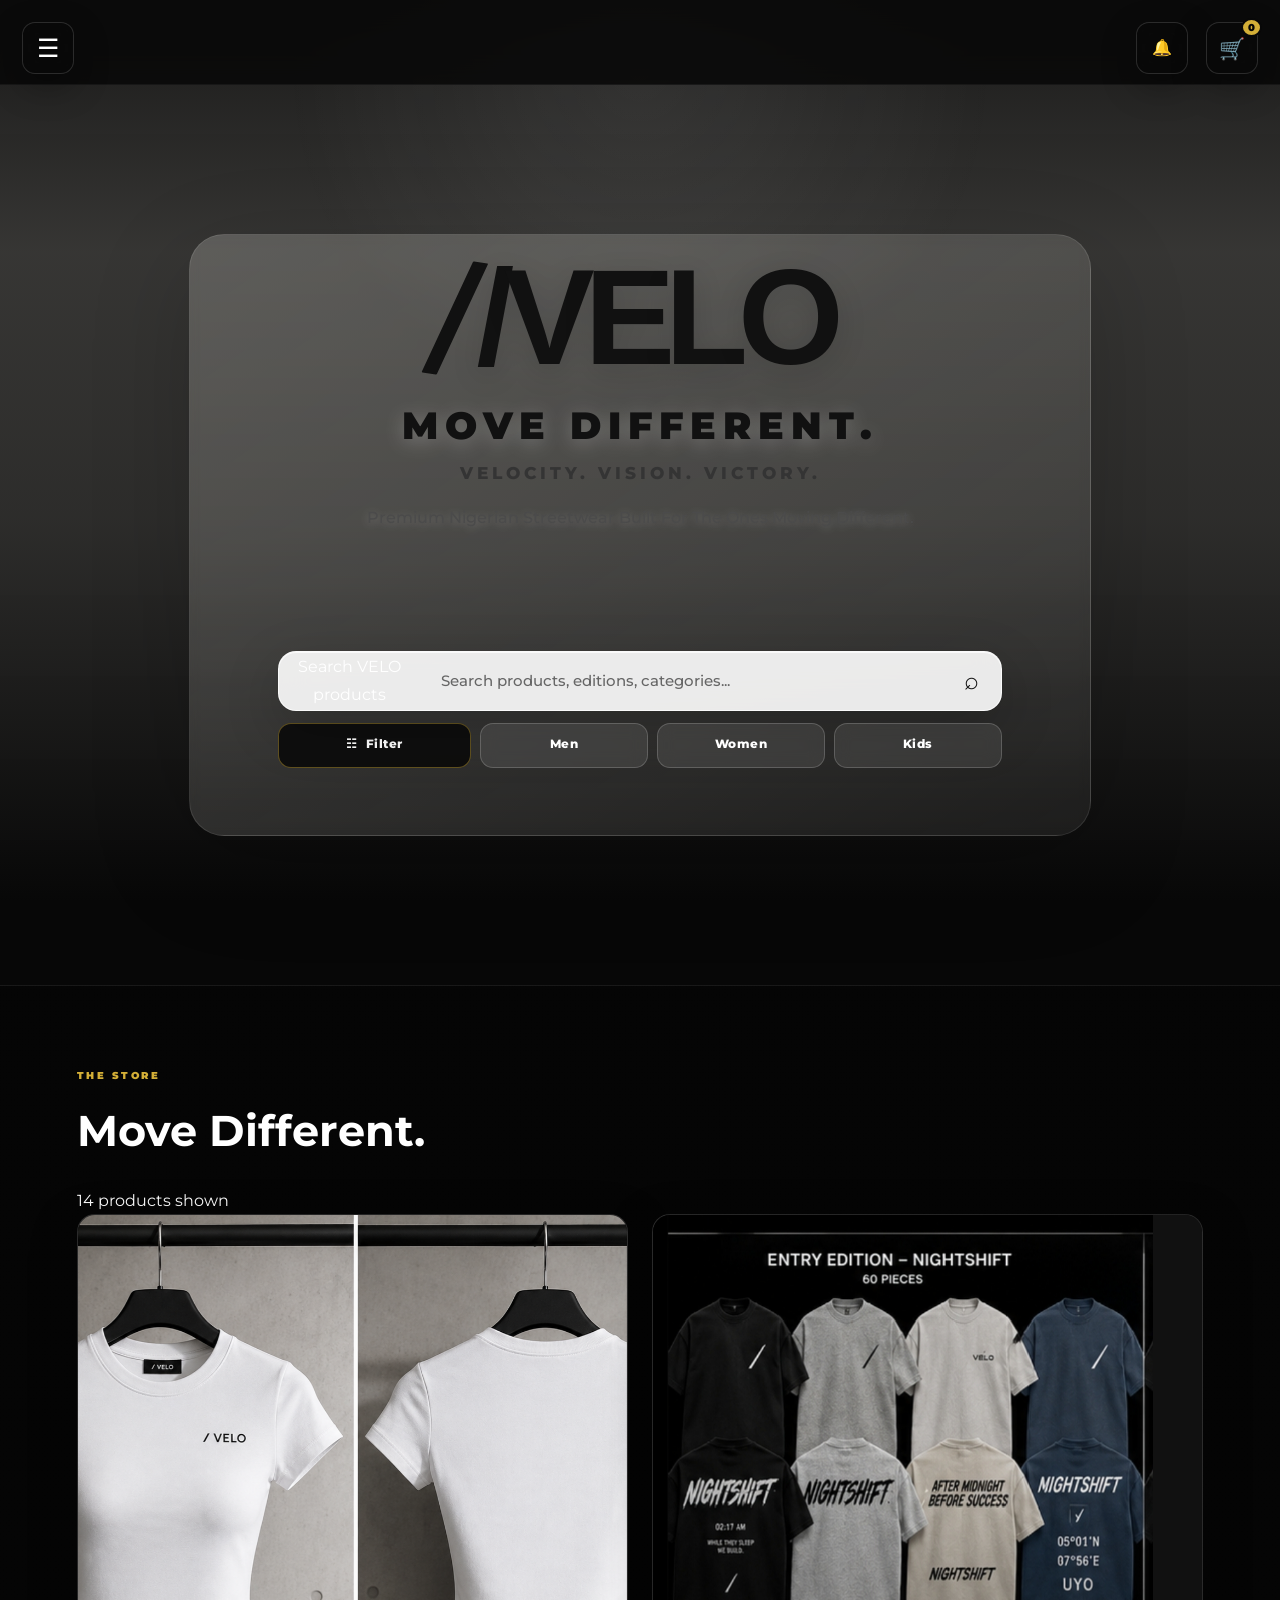
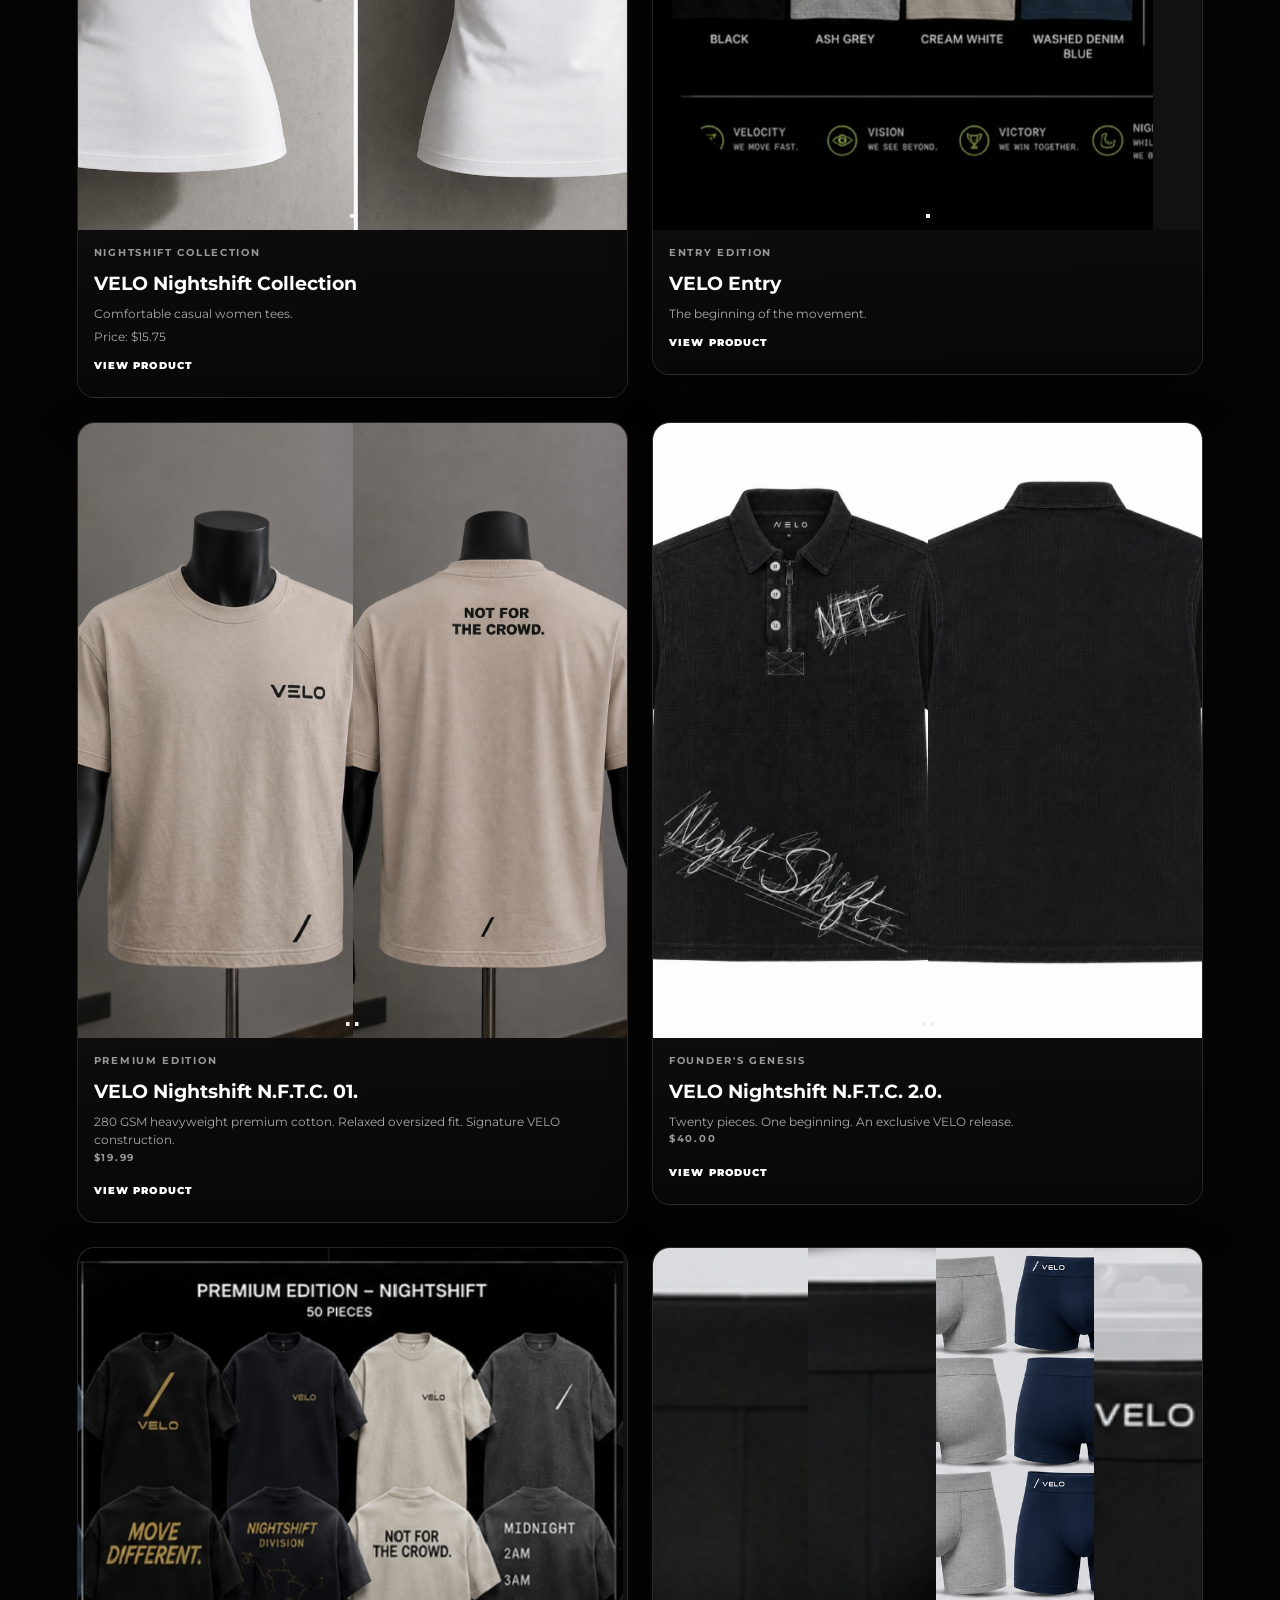
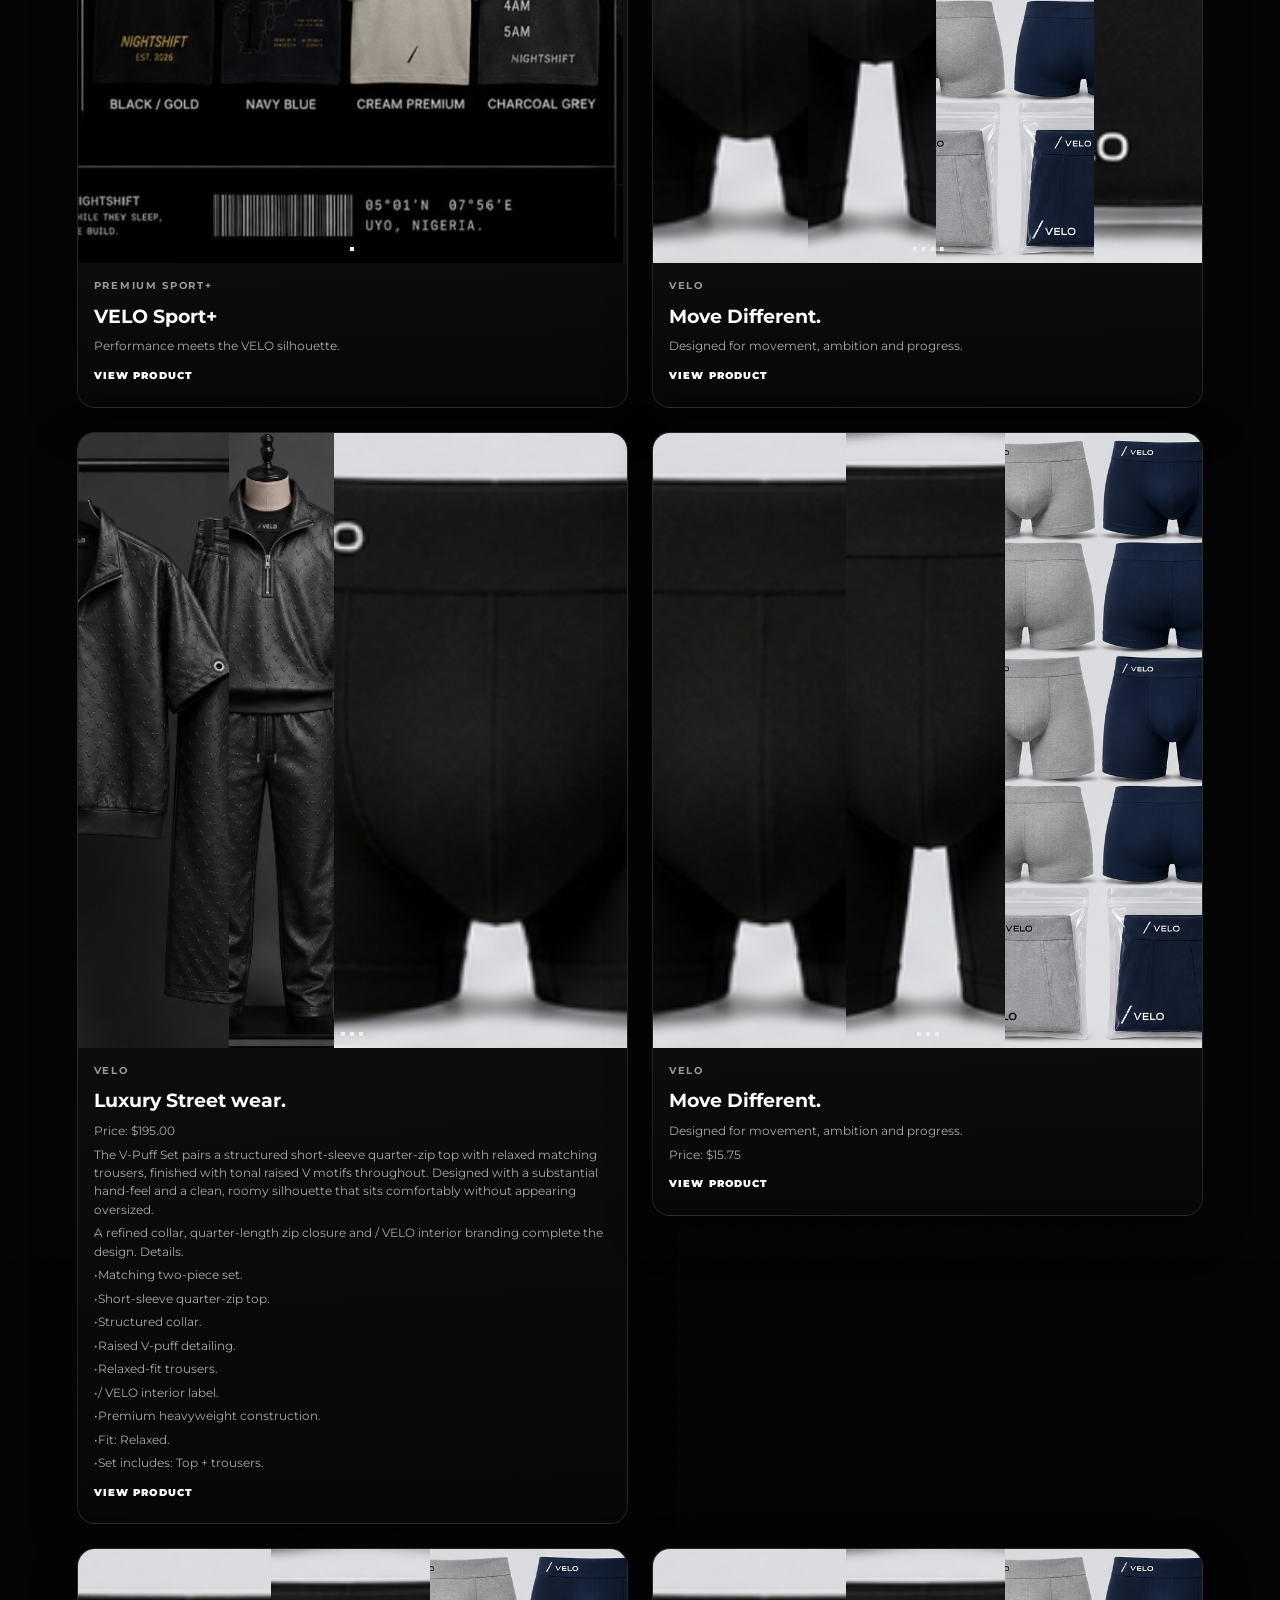
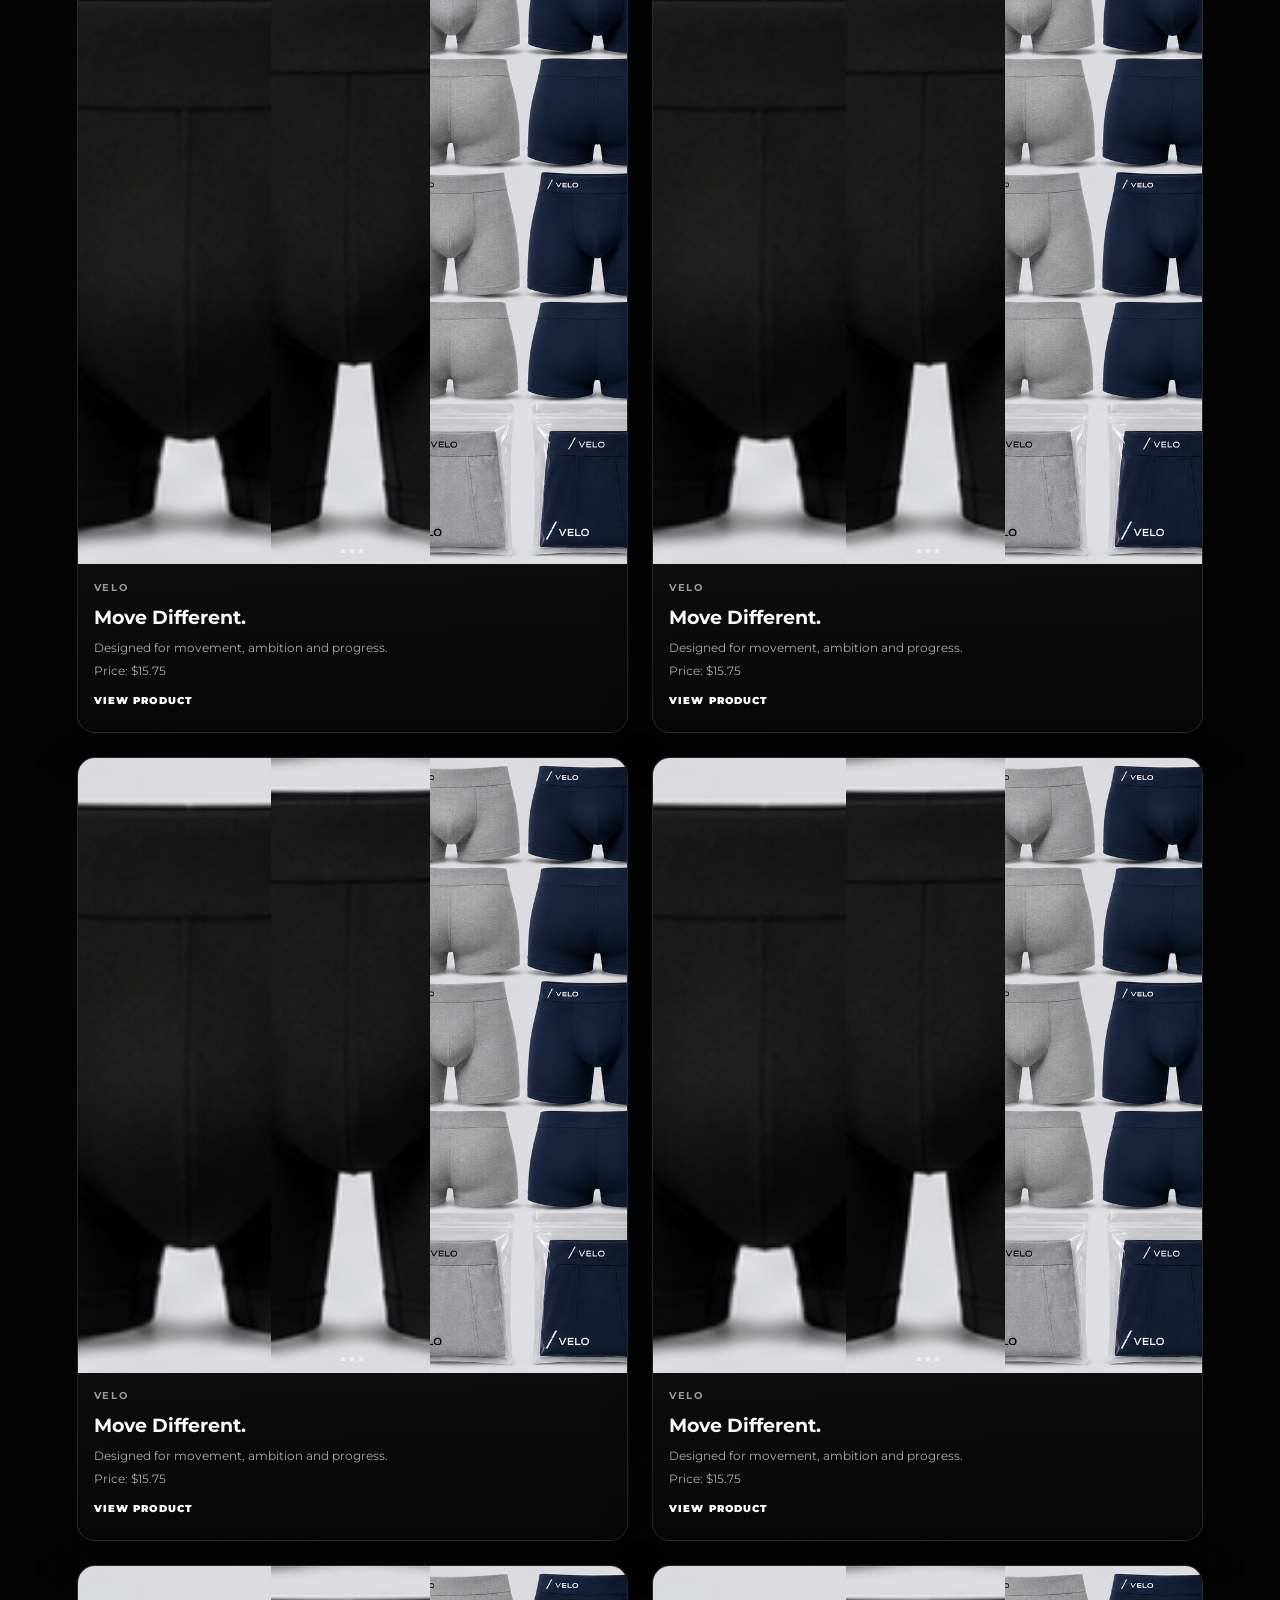
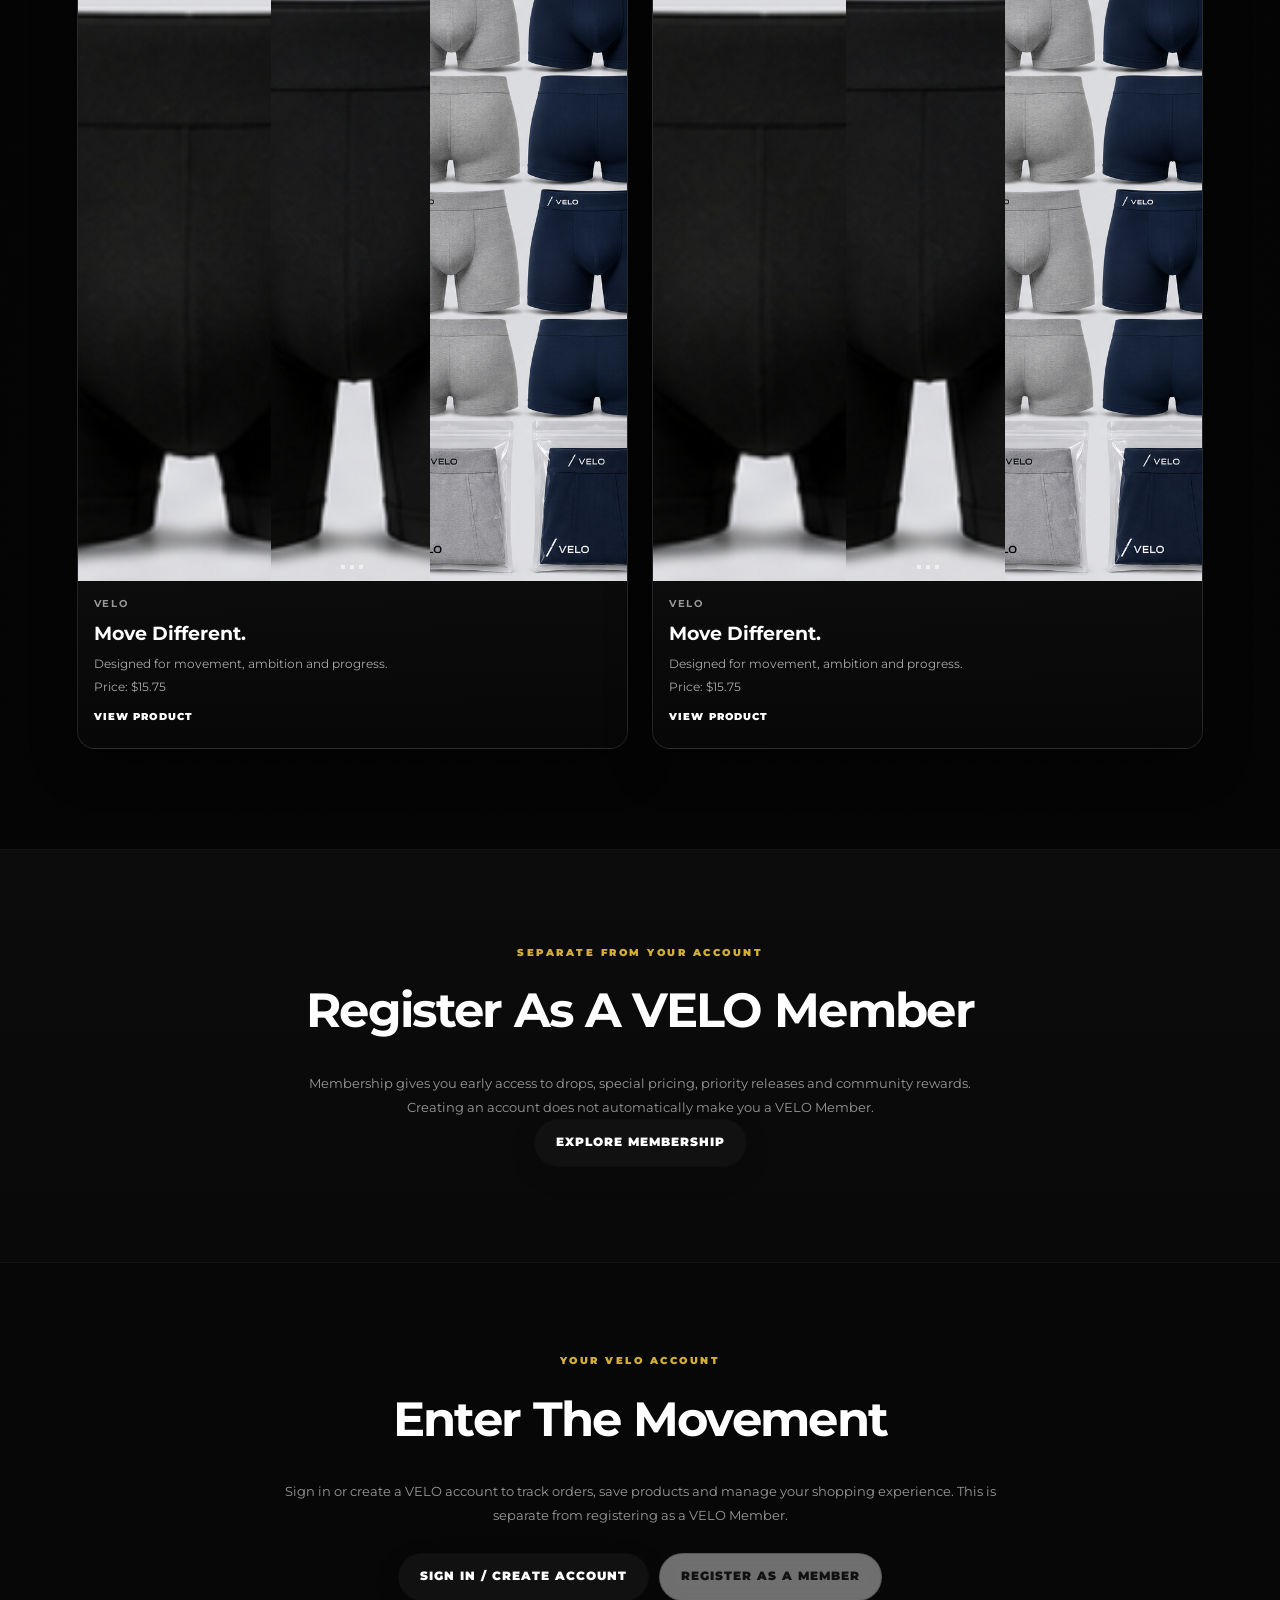
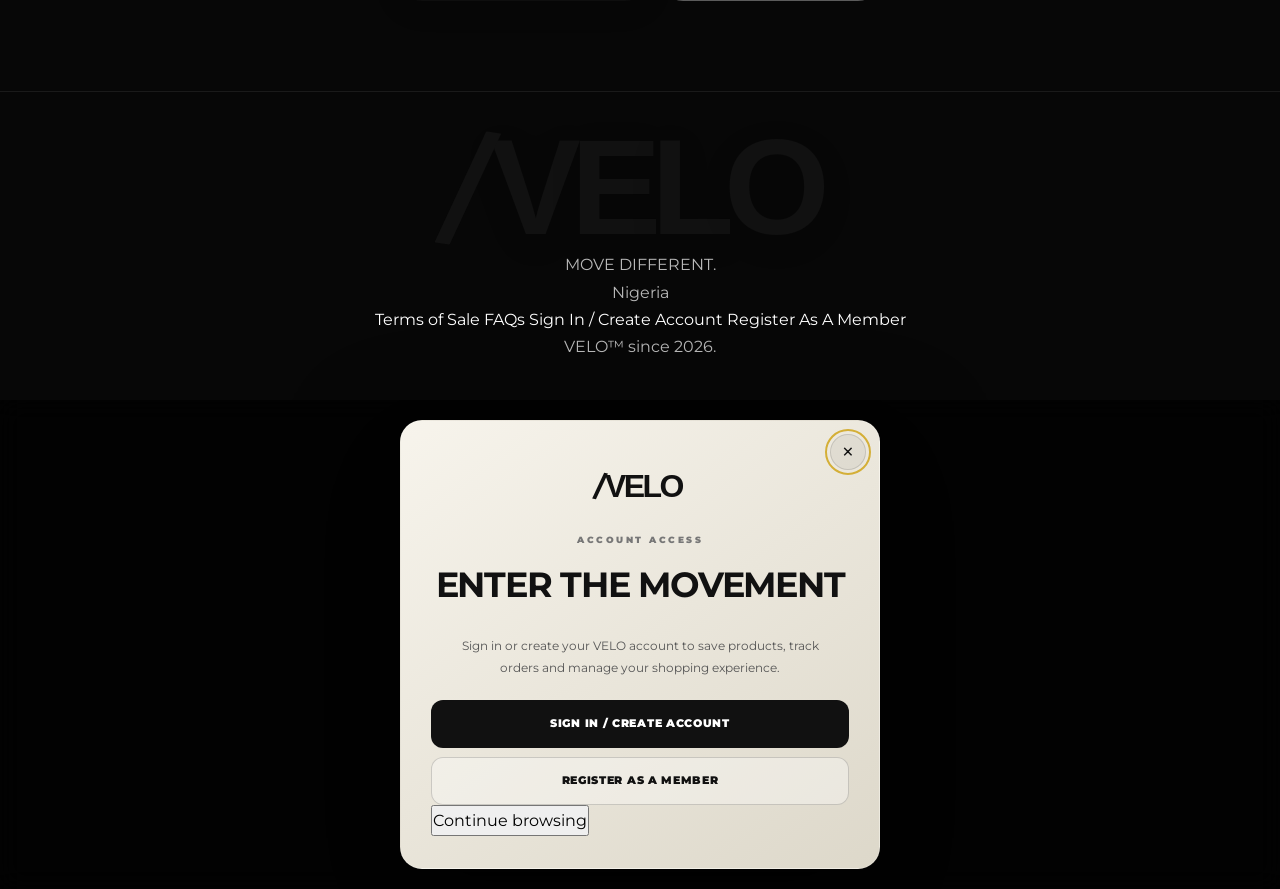
==== commit 6bf7953b: "Update index.html" ====
--- a/index.html
+++ b/index.html
@@ -439,7 +439,7 @@
                 tabindex="0"
             >
                 <div class="product-card-link" role="button" tabindex="0" data-product-open aria-label="View VELO Founder's Genesis product">
-                    <div class="product-image product-image-carousel" data-images="file_00000000e10881f496cccde14268e1f7.png">
+                    <div class="product-image product-image-carousel" data-images="file_00000000e10881f496cccde14268e1f7.png|file_000000001ae081f4b225e711d384e7c5.png">
                         <div class="product-image-track" data-image-track>
                             <img src="file_00000000e10881f496cccde14268e1f7.png" alt="VELO Founder's Genesis" loading="lazy">
                         </div>
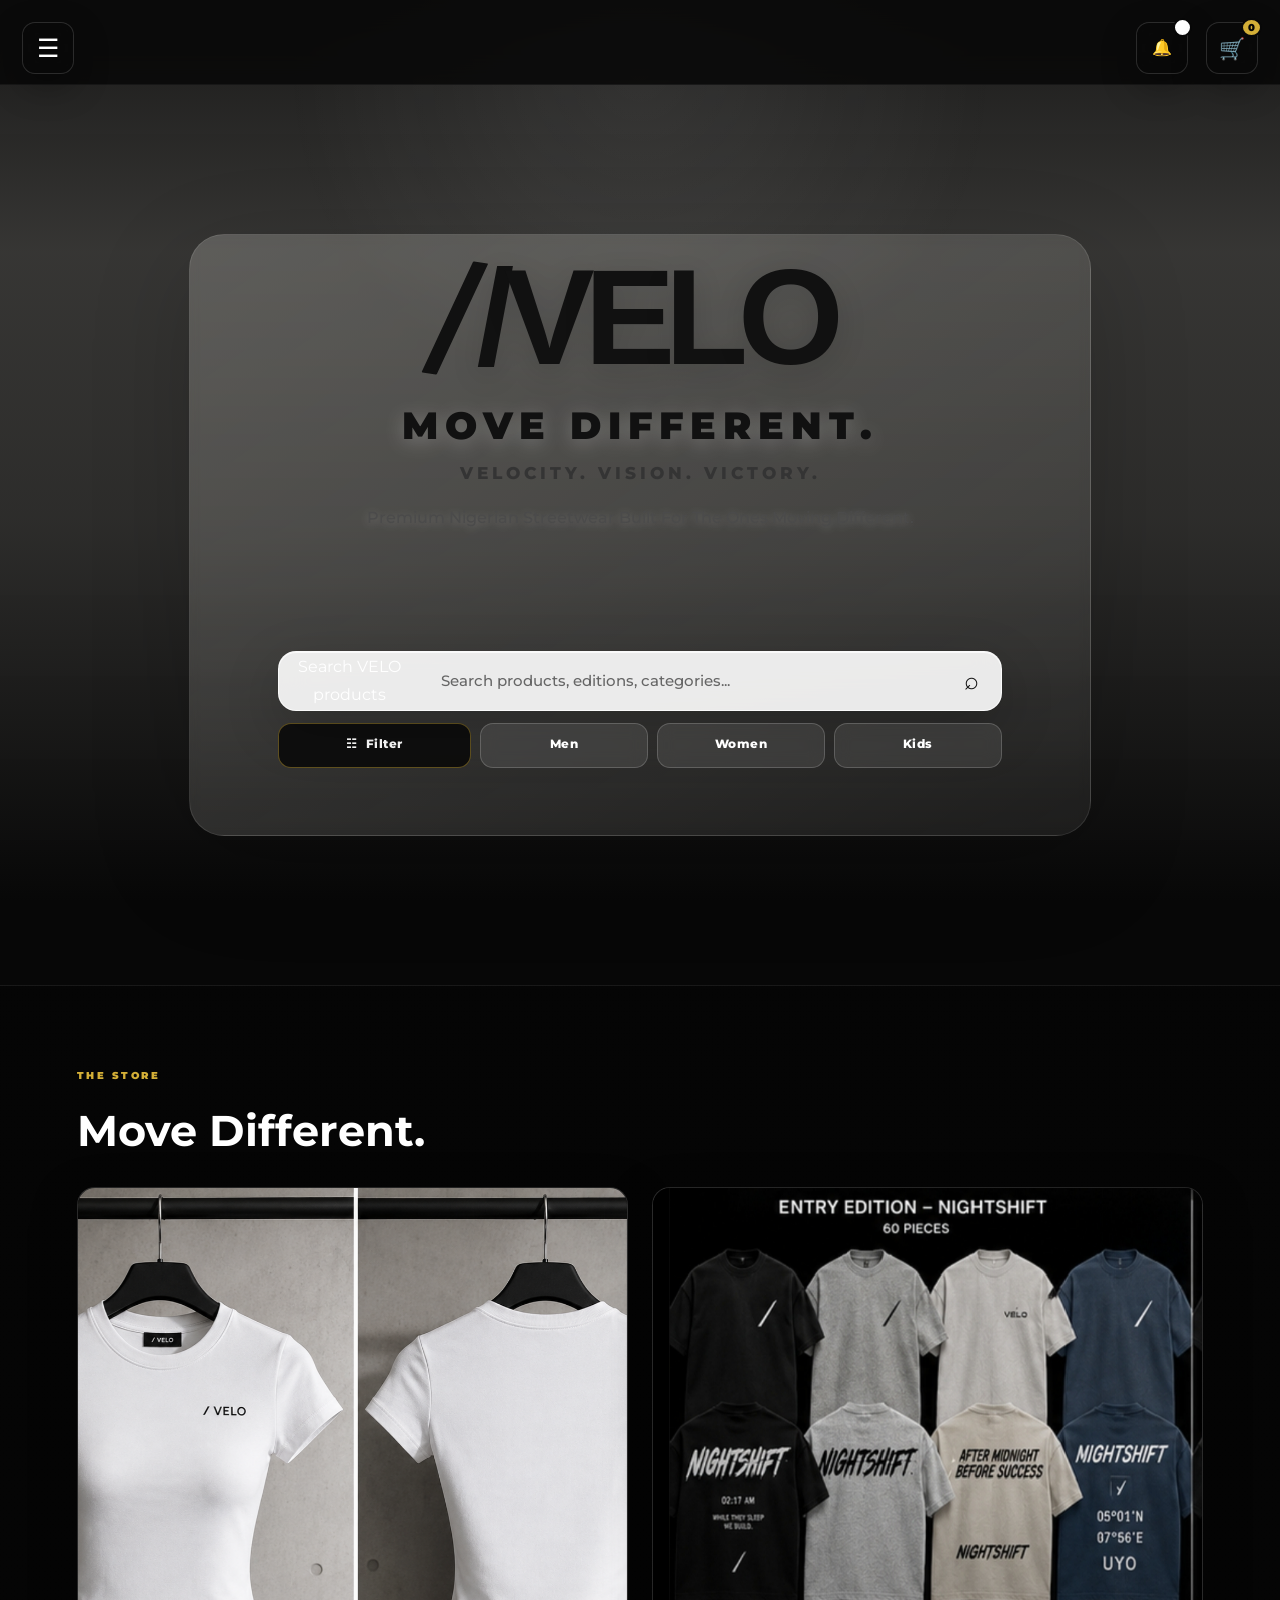
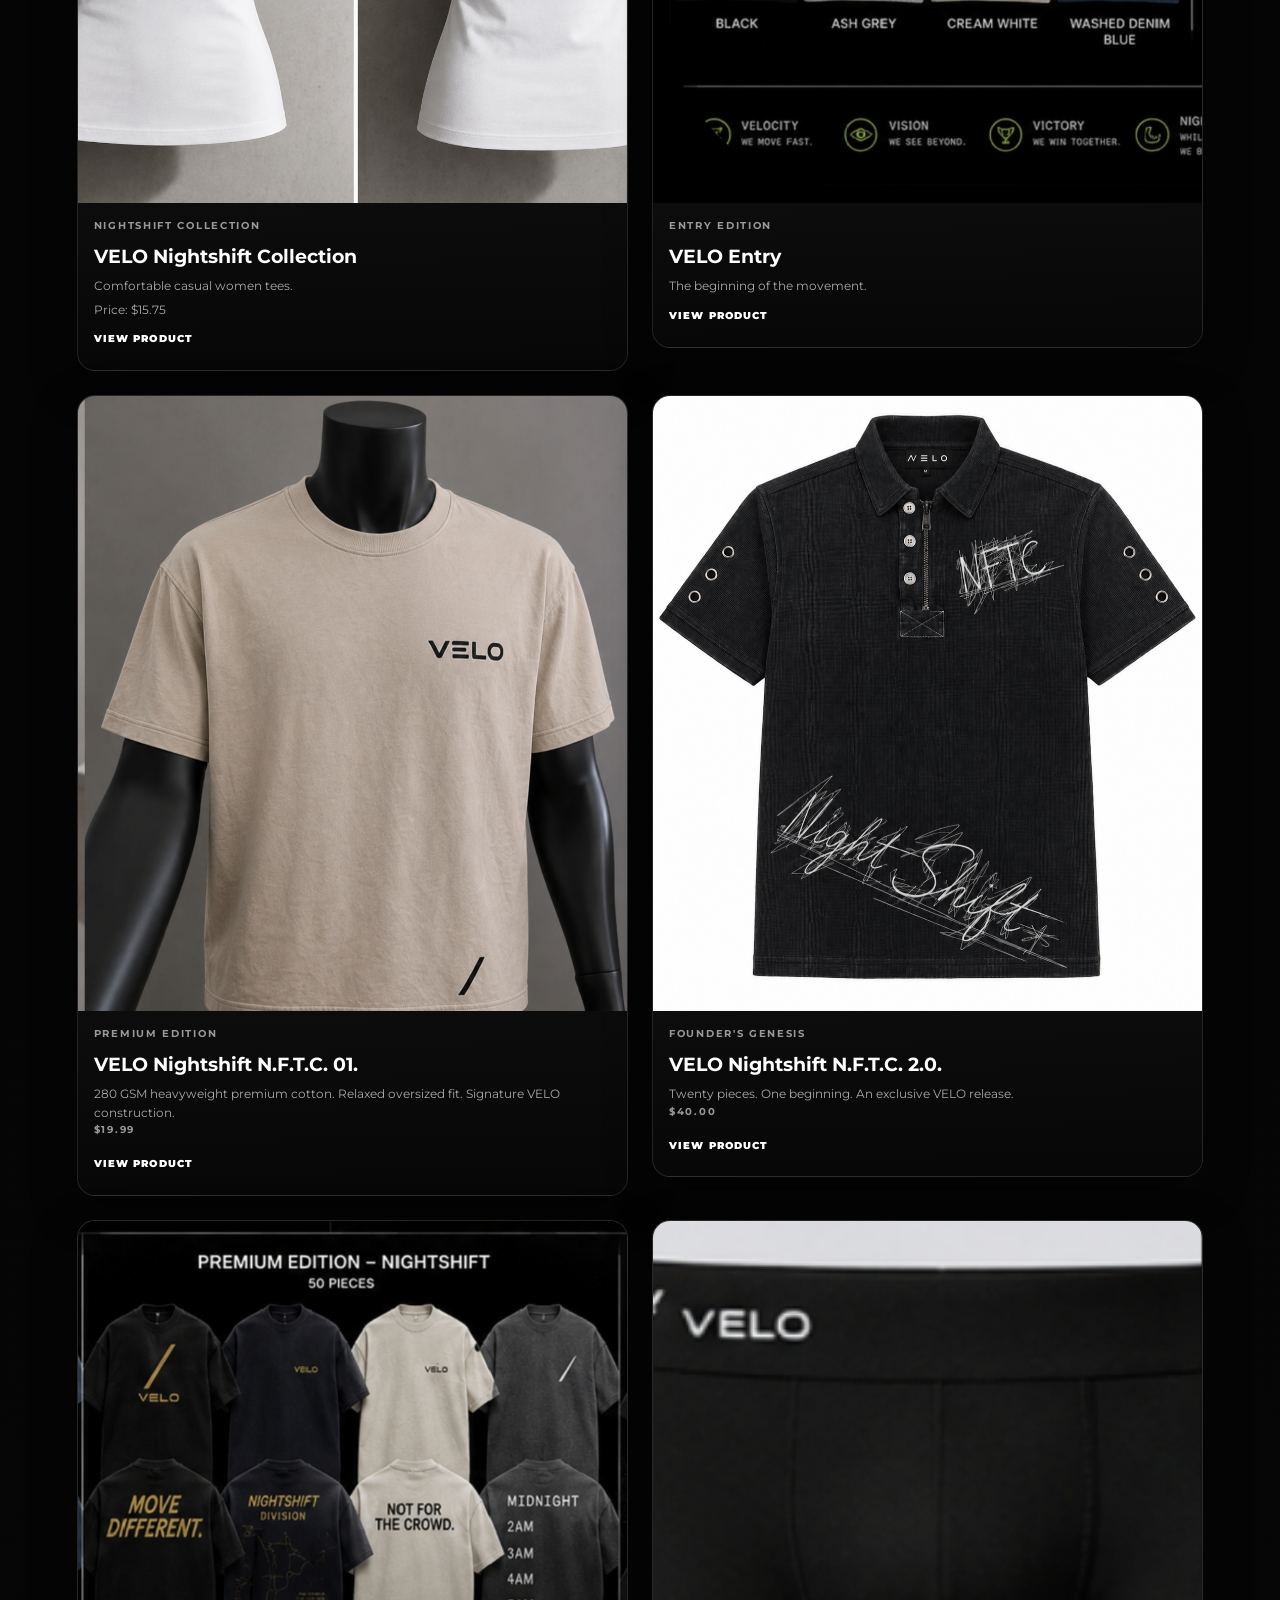
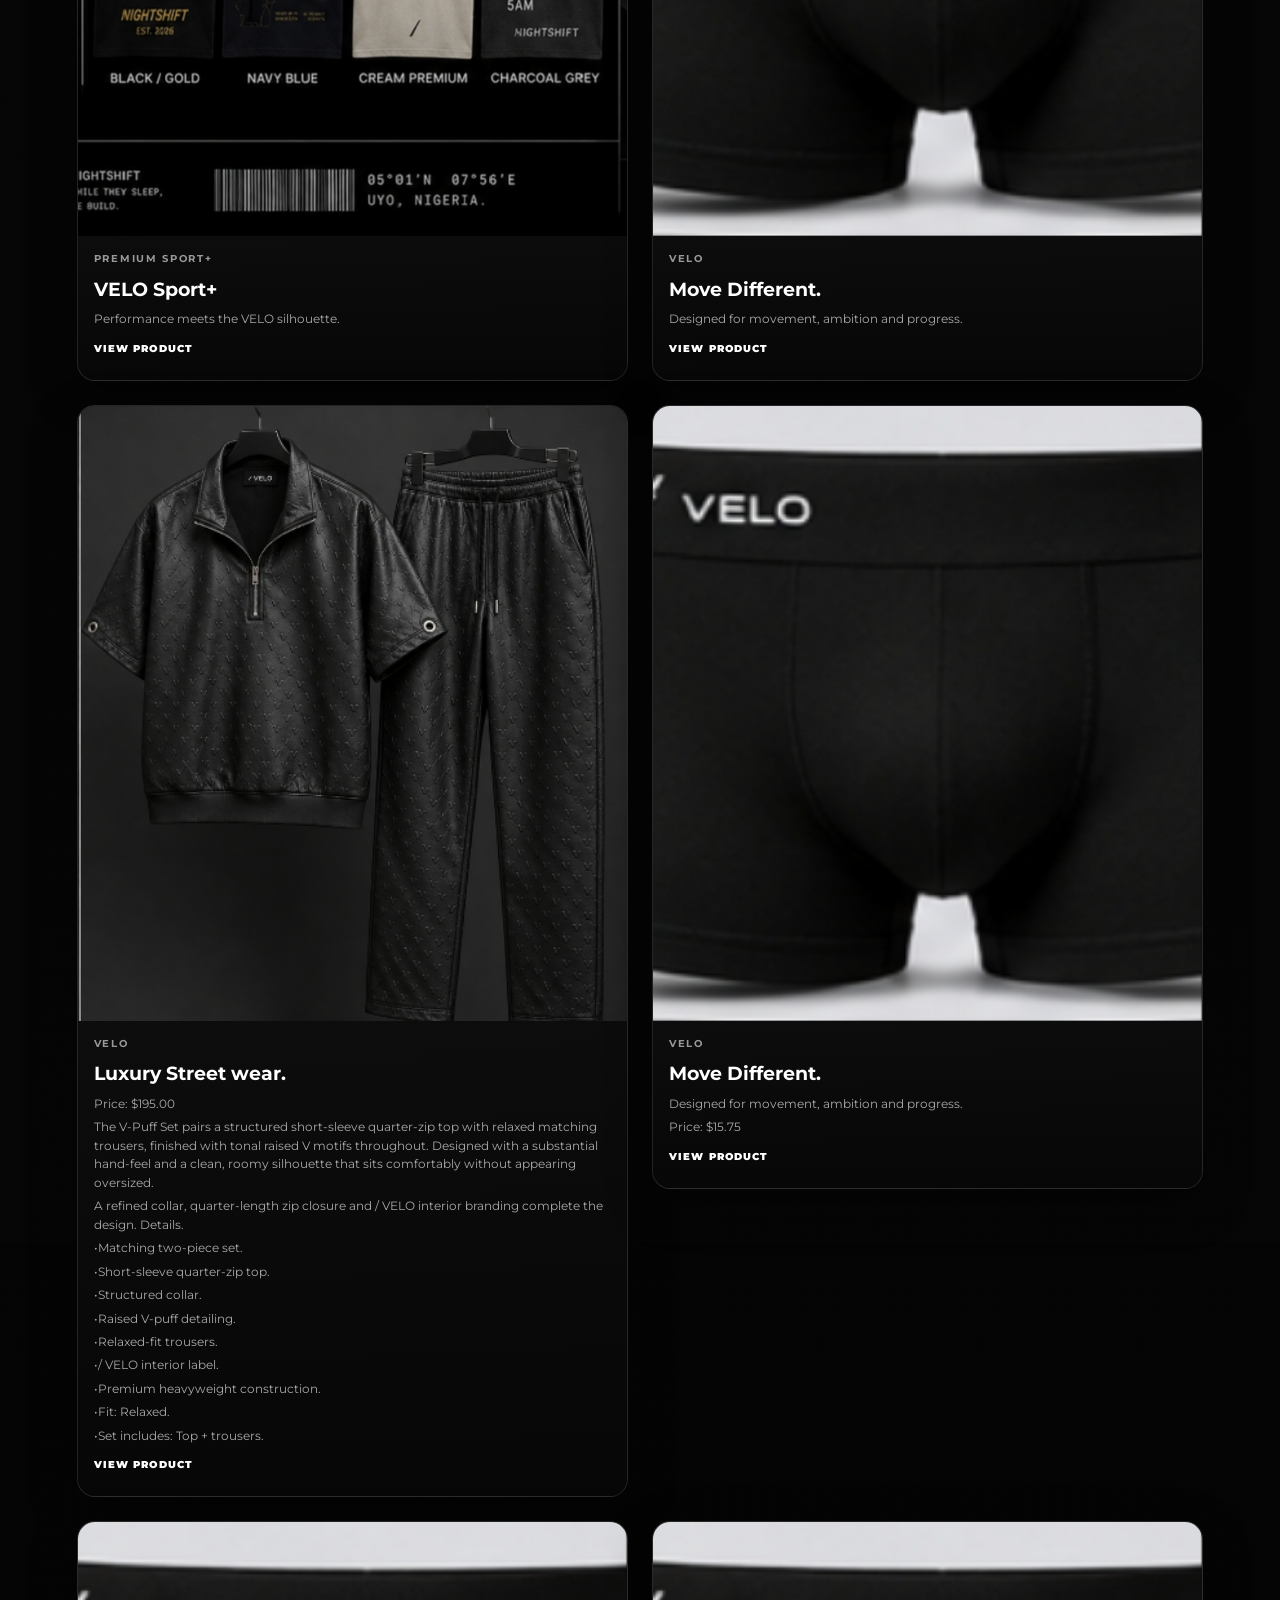
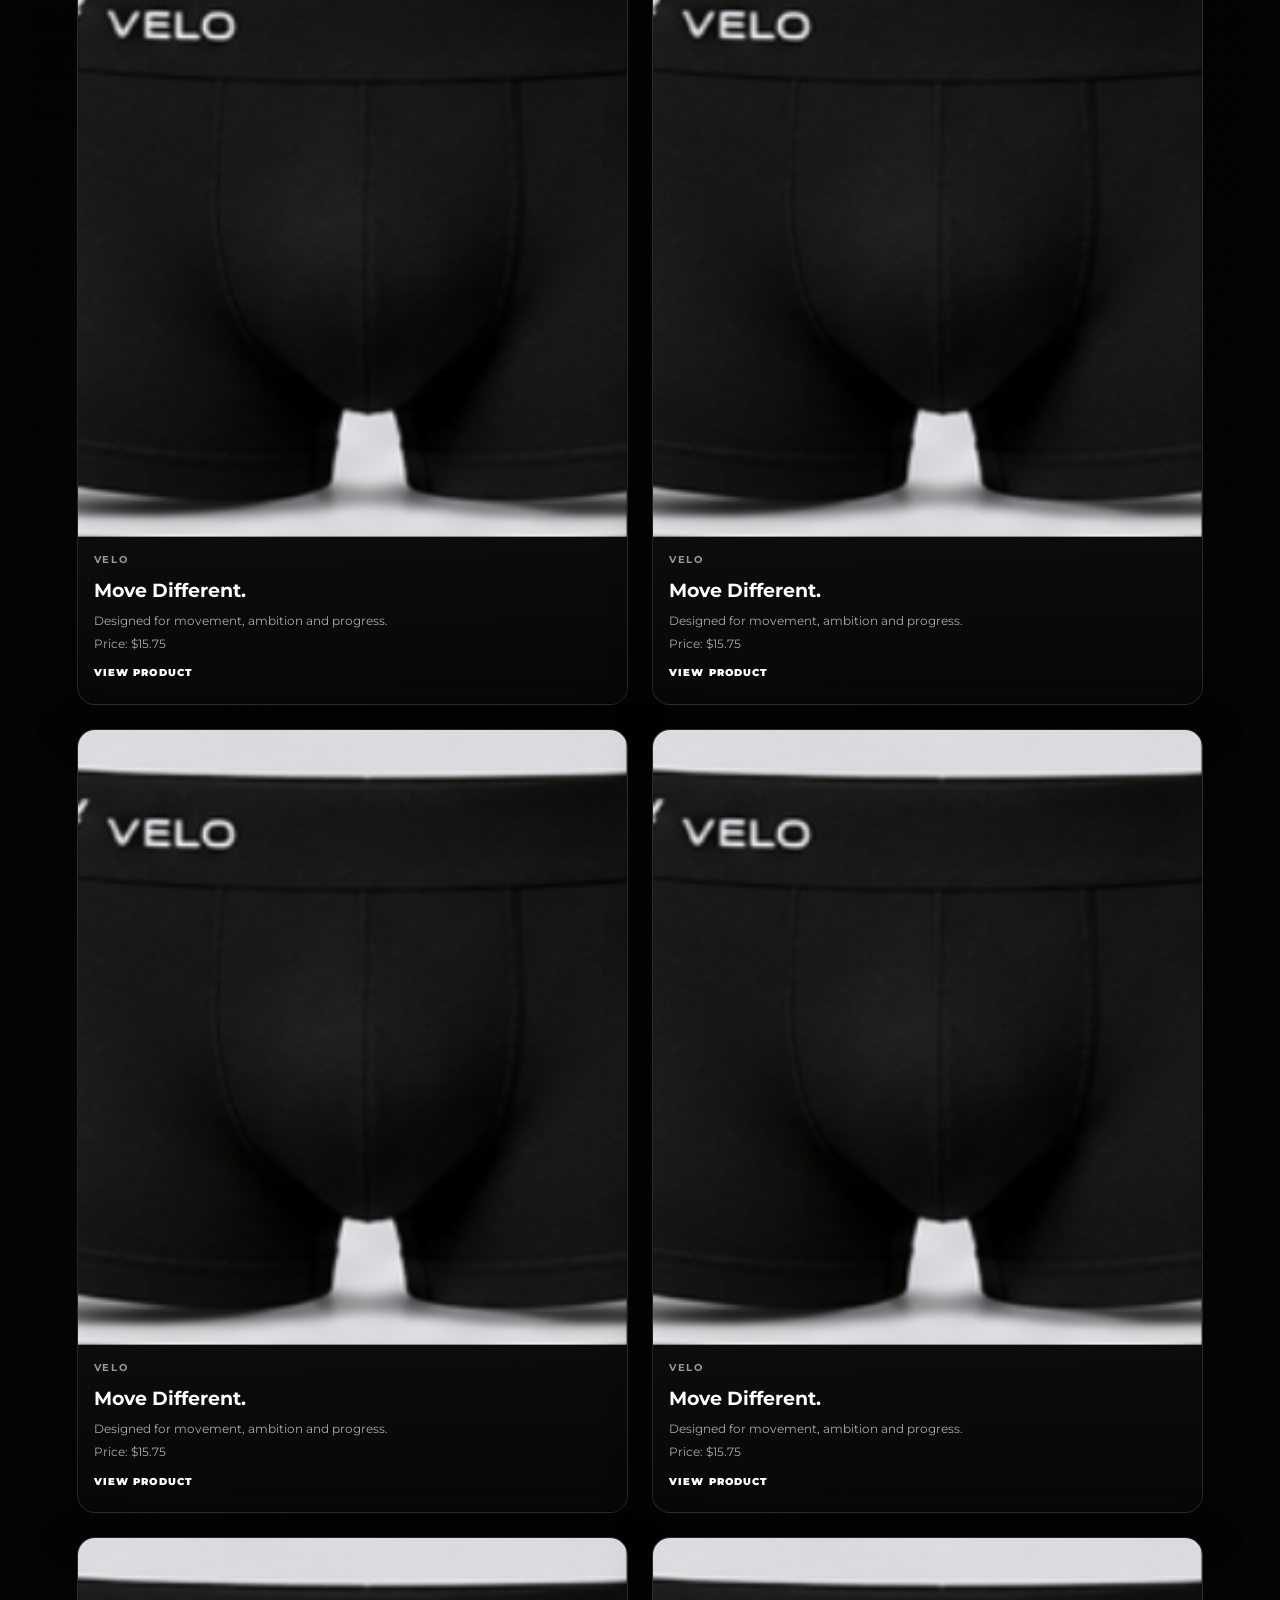
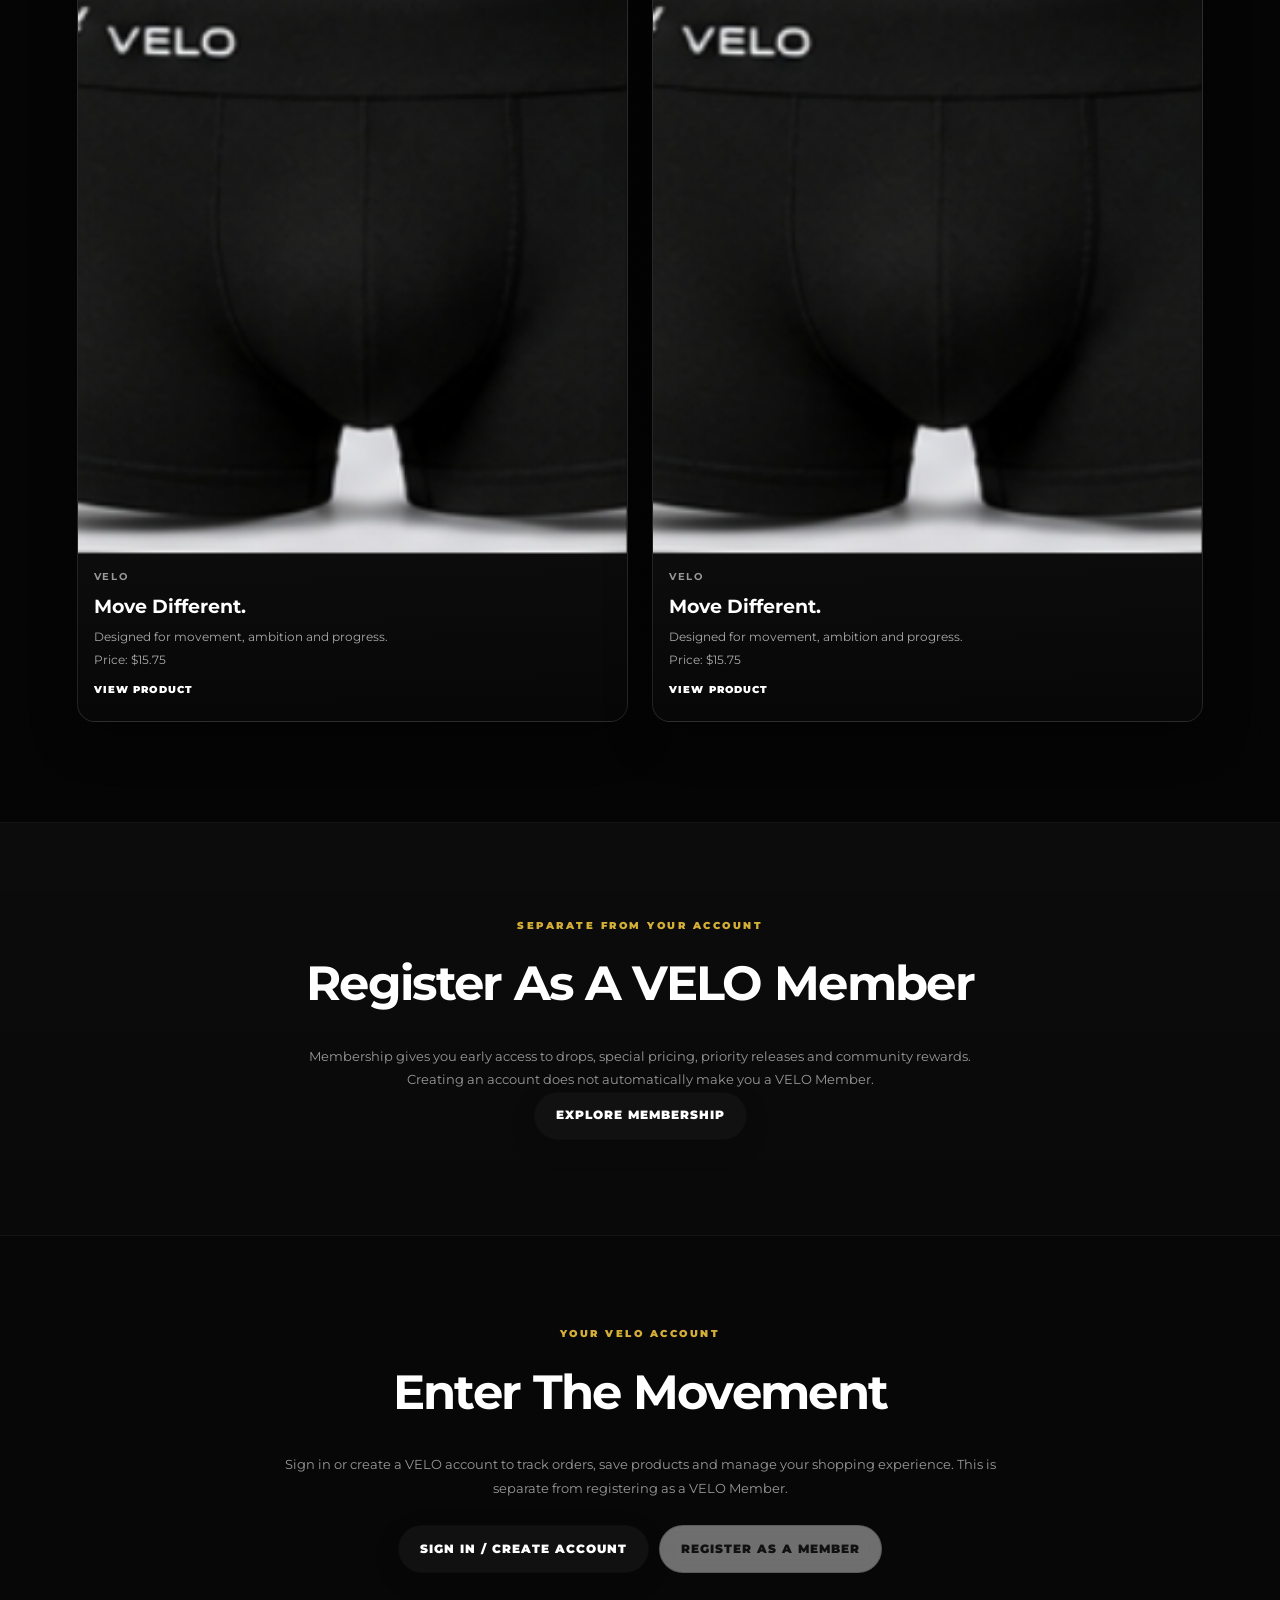
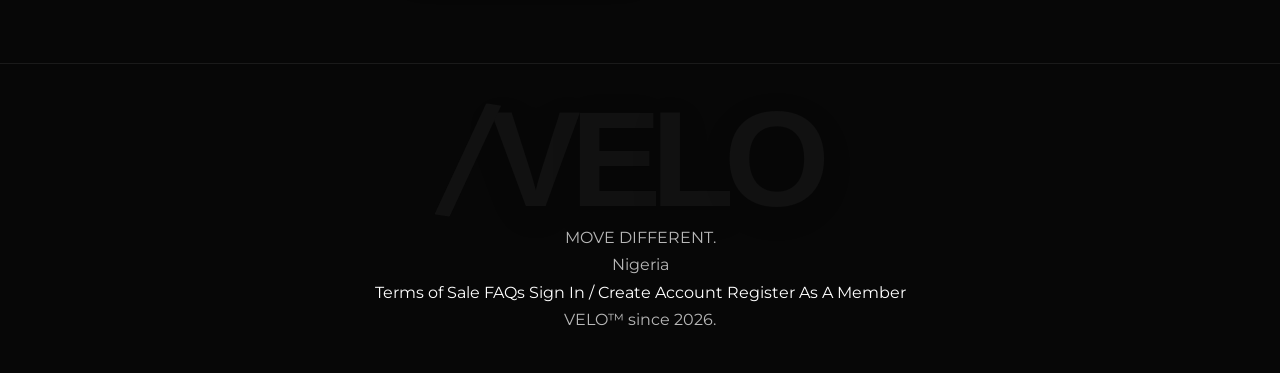
==== commit 2aac808a: "Update index.html" ====
--- a/index.html
+++ b/index.html
@@ -326,12 +326,14 @@
             <article
                 class="product-card"
                 data-product="nightshift"
+                data-description="Nightshift Casual Fitted women Tees"
                 data-edition="nightshift entry"
+                data-collection="nightshift"
                 data-price="15.75"
                 data-price-usd="15.75"
                 data-gender="unisex"
                 data-size="all"
-                data-color="black white pink ash yellow"
+                data-color="black white pink Grey yellow"
                 data-weather="summer"
                 data-item="casual tees"
                 data-keywords="nightshift collection nftc flagship streetwear"
@@ -360,6 +362,8 @@
             <article
                 class="product-card"
                 data-product="entry"
+                data-description="Nightshift Summer Night Armless Tops"
+                data-full-description="Nightshift Summer Night Armless Tops, bla bla..."
                 data-edition="entry"
                 data-price="0"
                 data-price-usd="0"
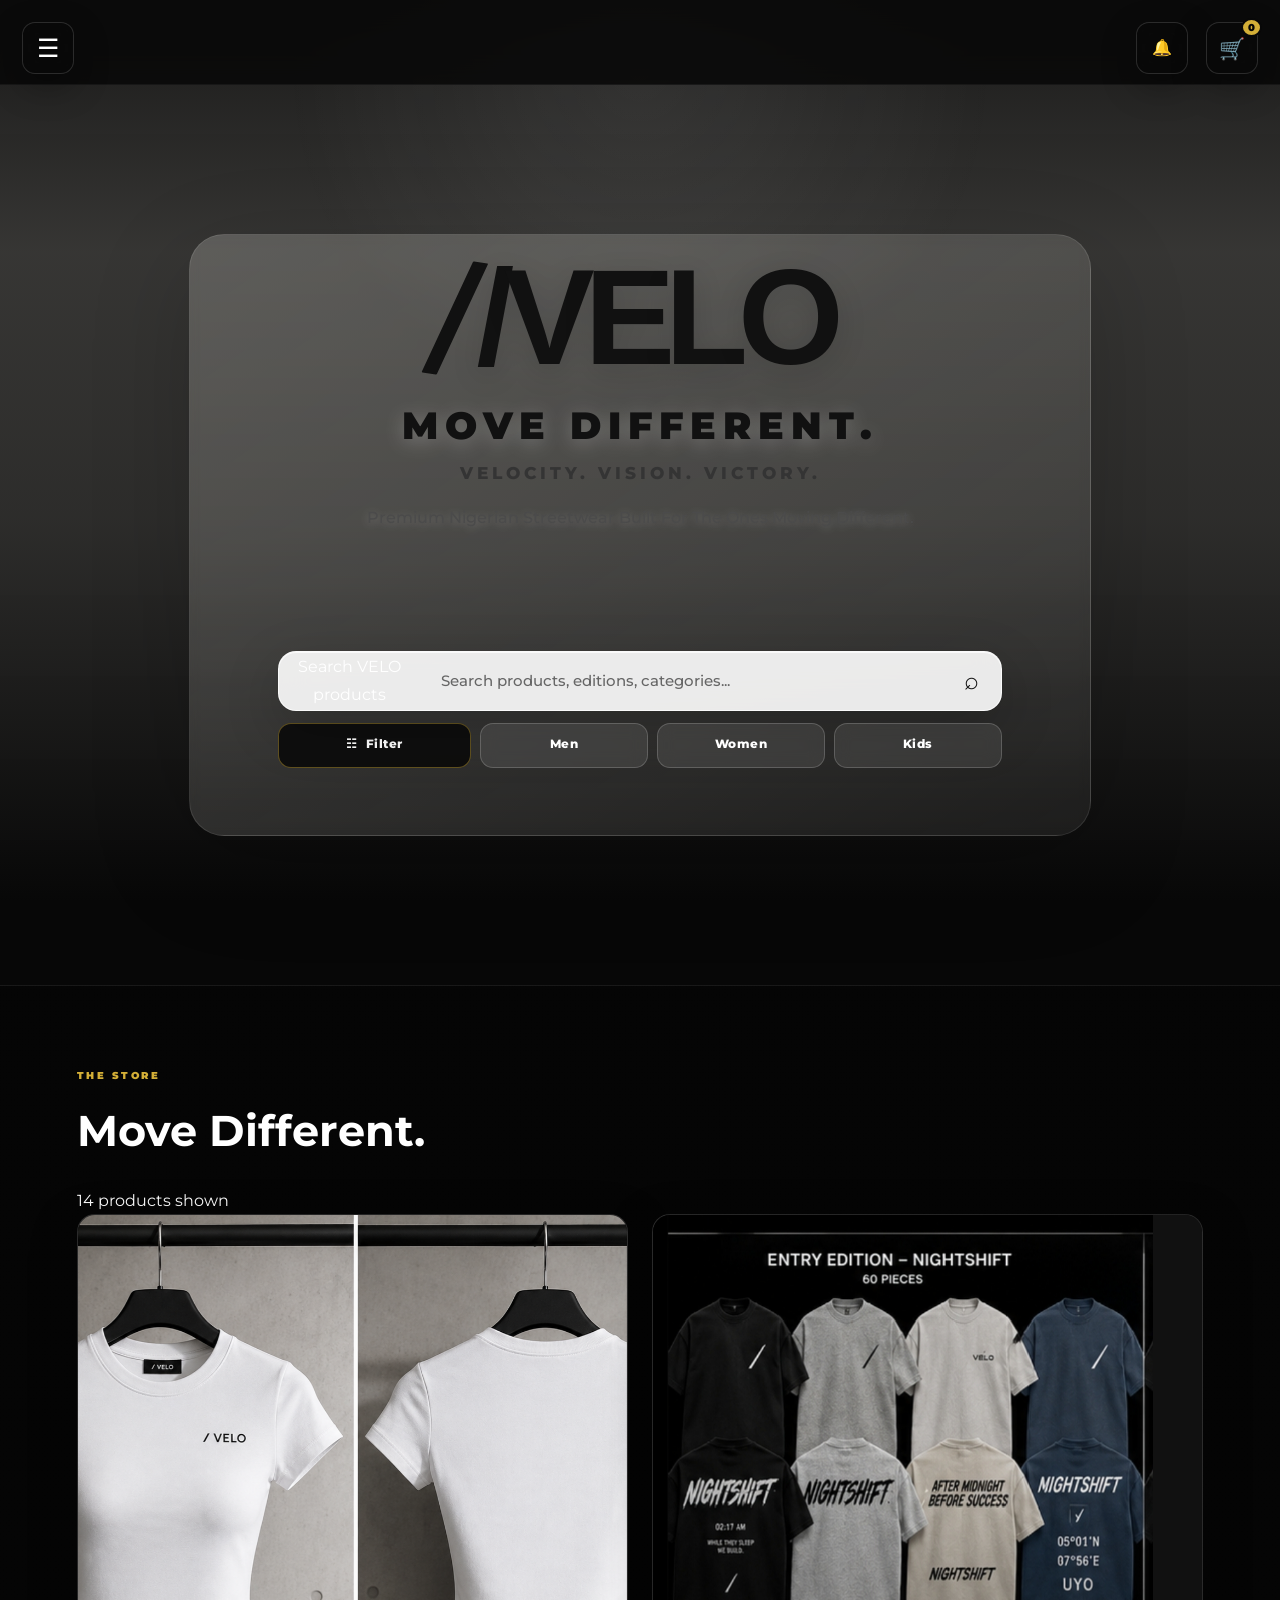
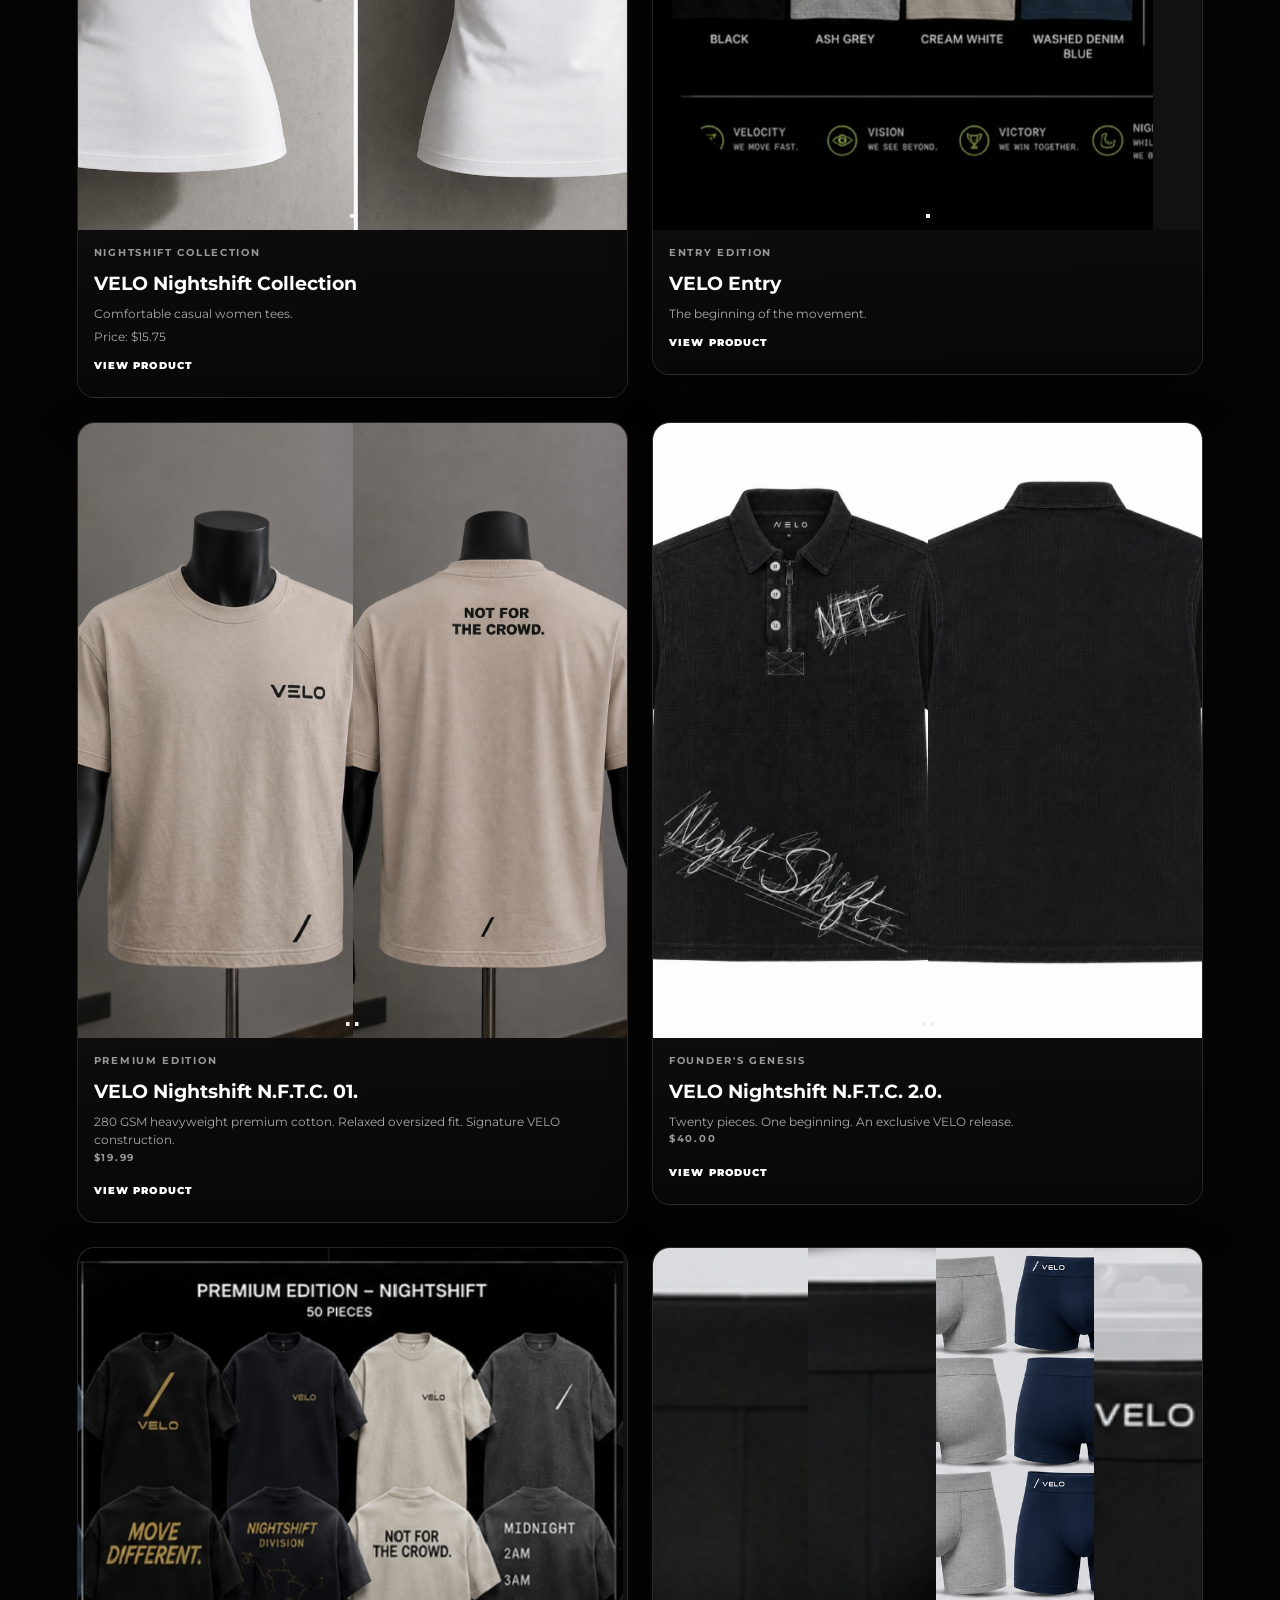
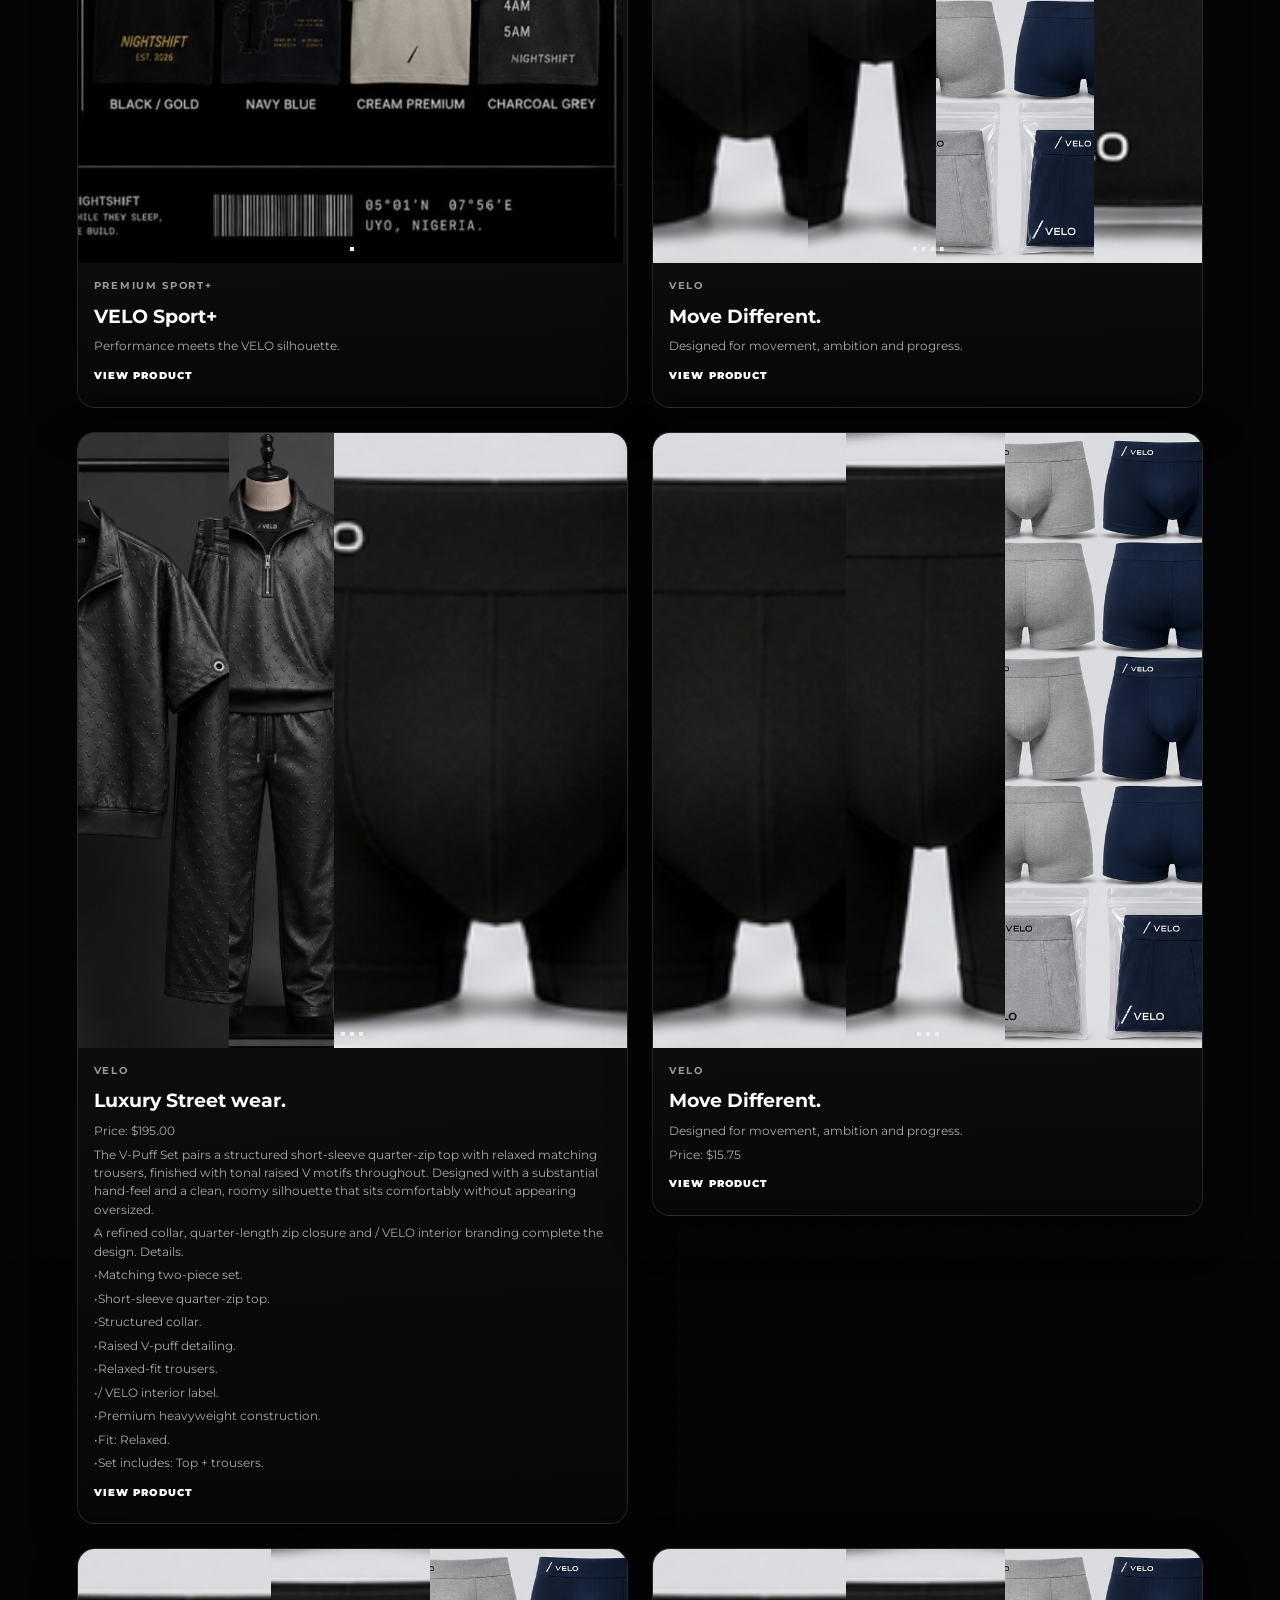
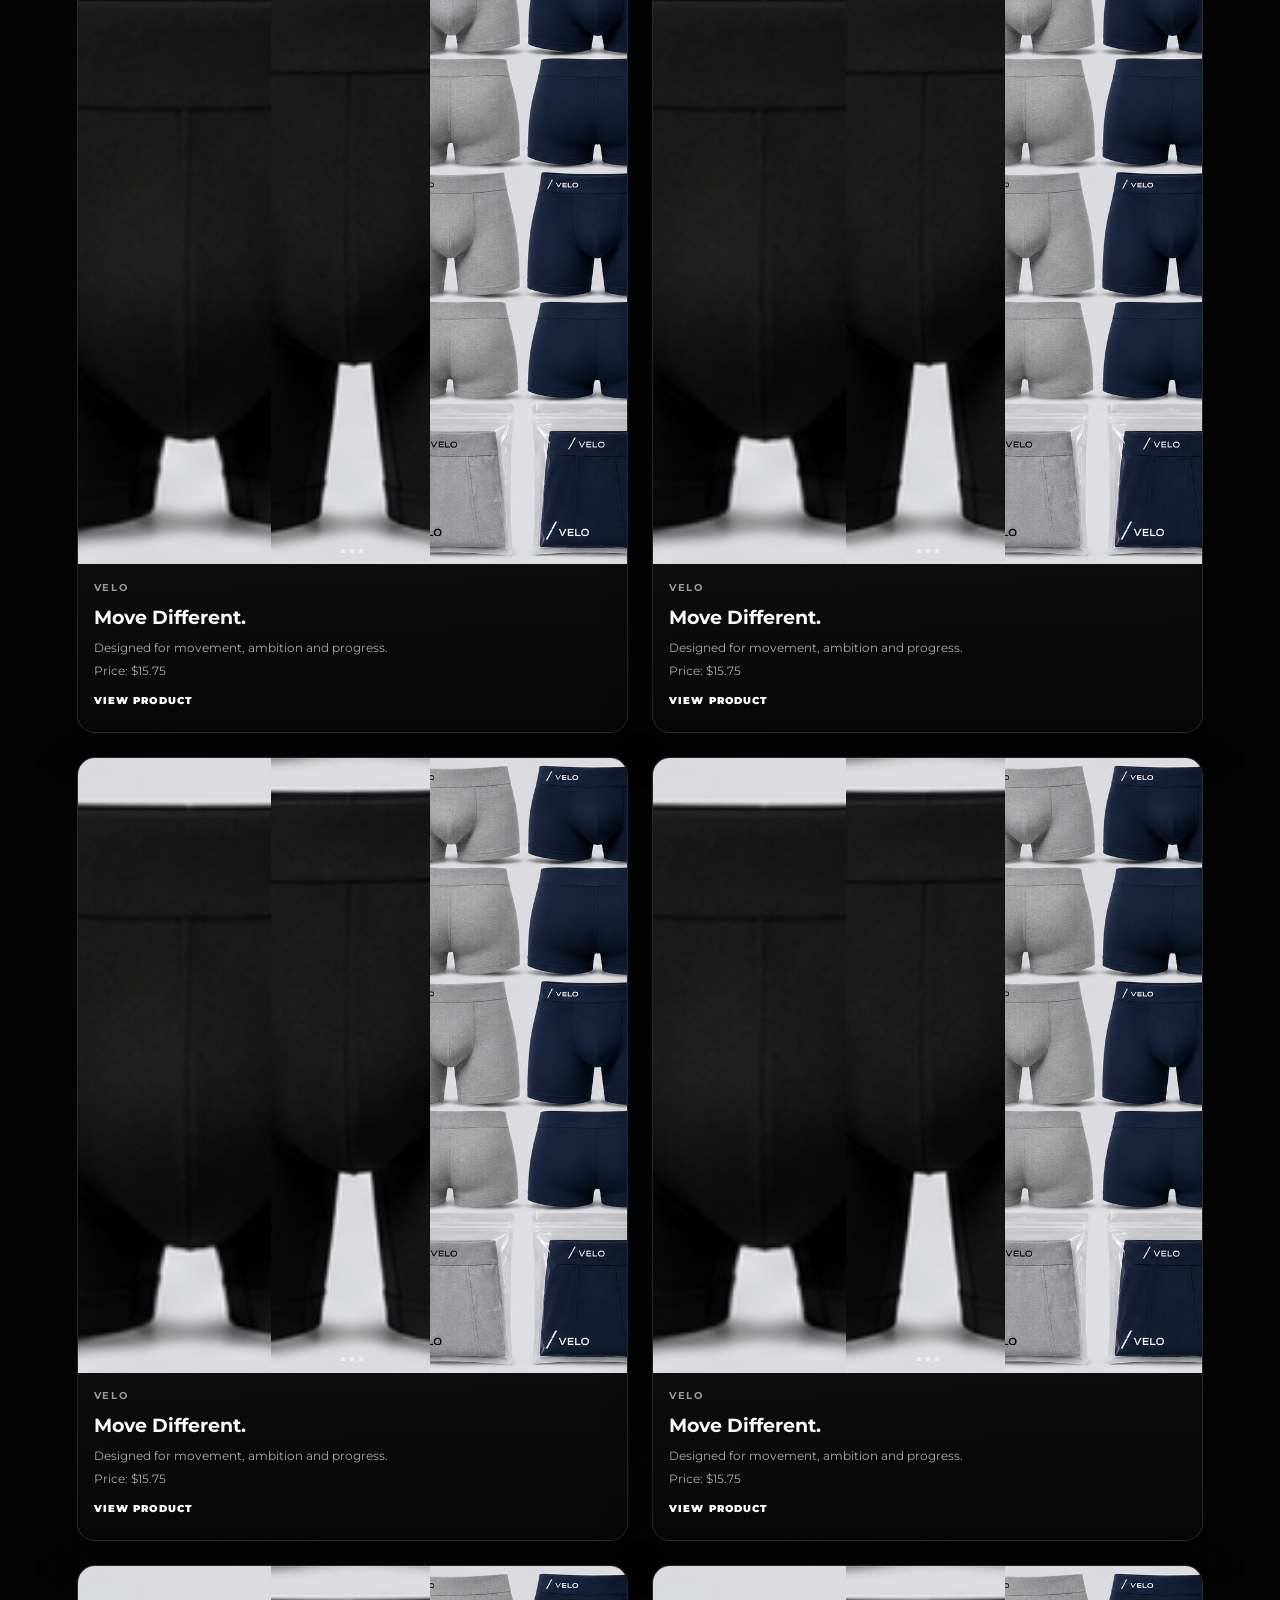
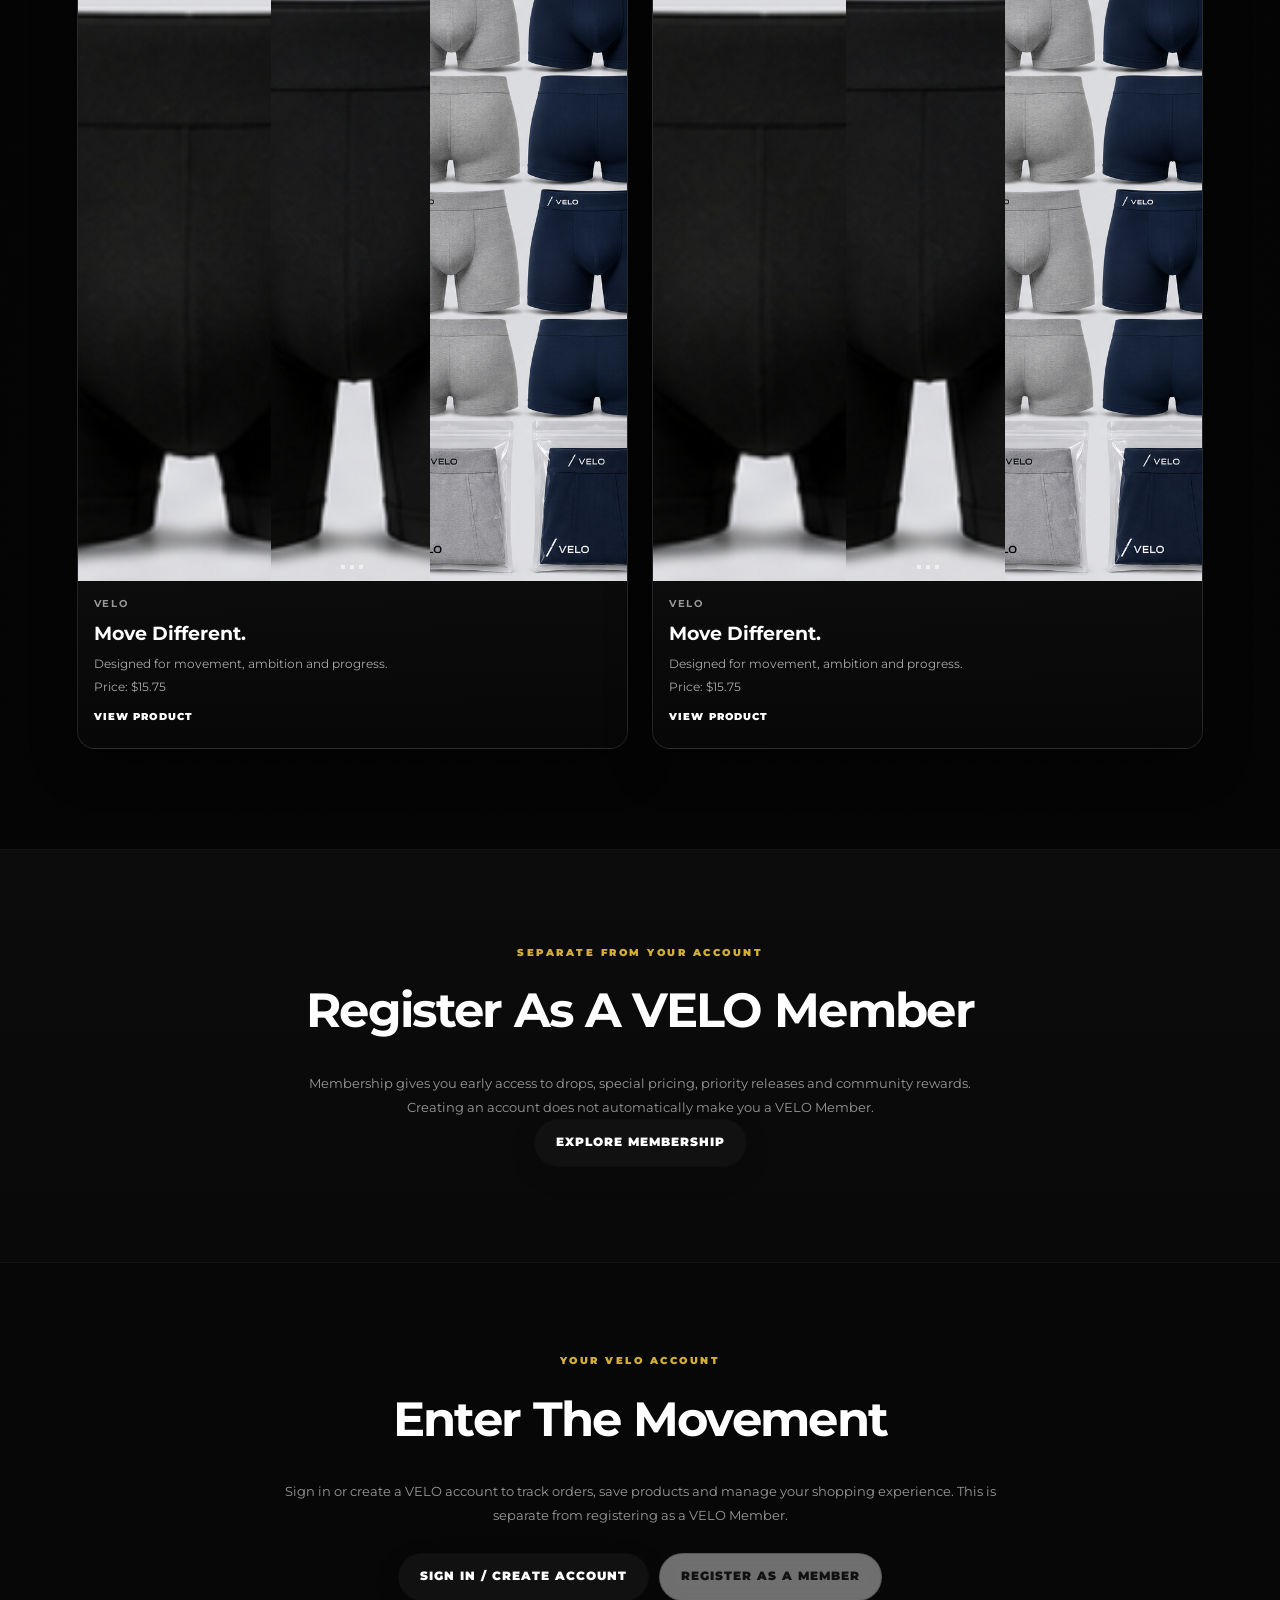
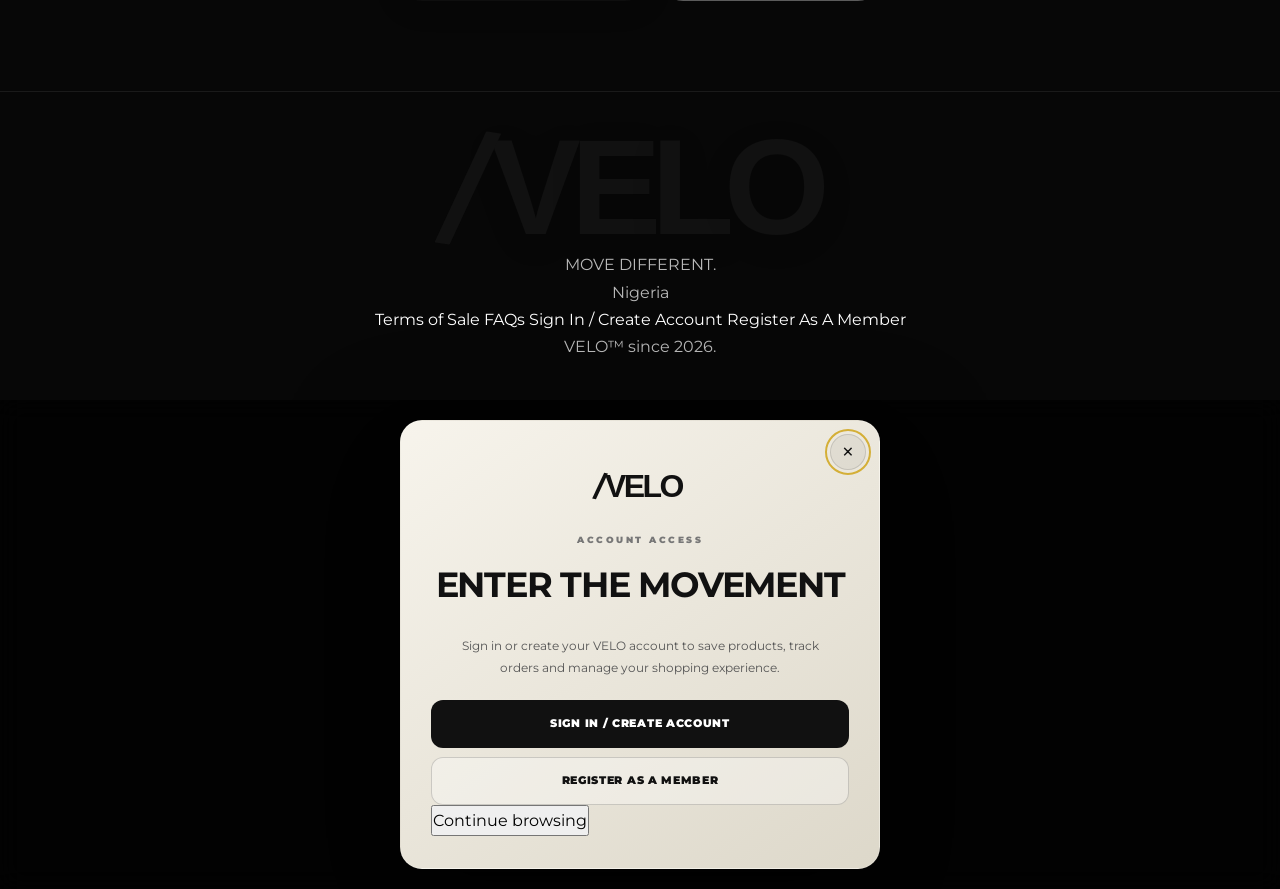
==== commit 3be90d88: "Update index.html" ====
--- a/index.html
+++ b/index.html
@@ -363,7 +363,7 @@
                 class="product-card"
                 data-product="entry"
                 data-description="Nightshift Summer Night Armless Tops"
-                data-full-description="Nightshift Summer Night Armless Tops, bla bla..."
+                data-full-description="Nightshift Summer Night Armless Tops, bla bla"
                 data-edition="entry"
                 data-price="0"
                 data-price-usd="0"
@@ -979,6 +979,16 @@
      SCRIPTS
 ================================================== -->
 <script src="script.js"></script>
-
+<script type="module">
+  import { app, auth, db, storage } from "./firebaseconfig.js";
+
+  window.VELO_FIREBASE = {
+    app,
+    auth,
+    db,
+    storage
+  };
+</script>
+    
 </body>
 </html>
